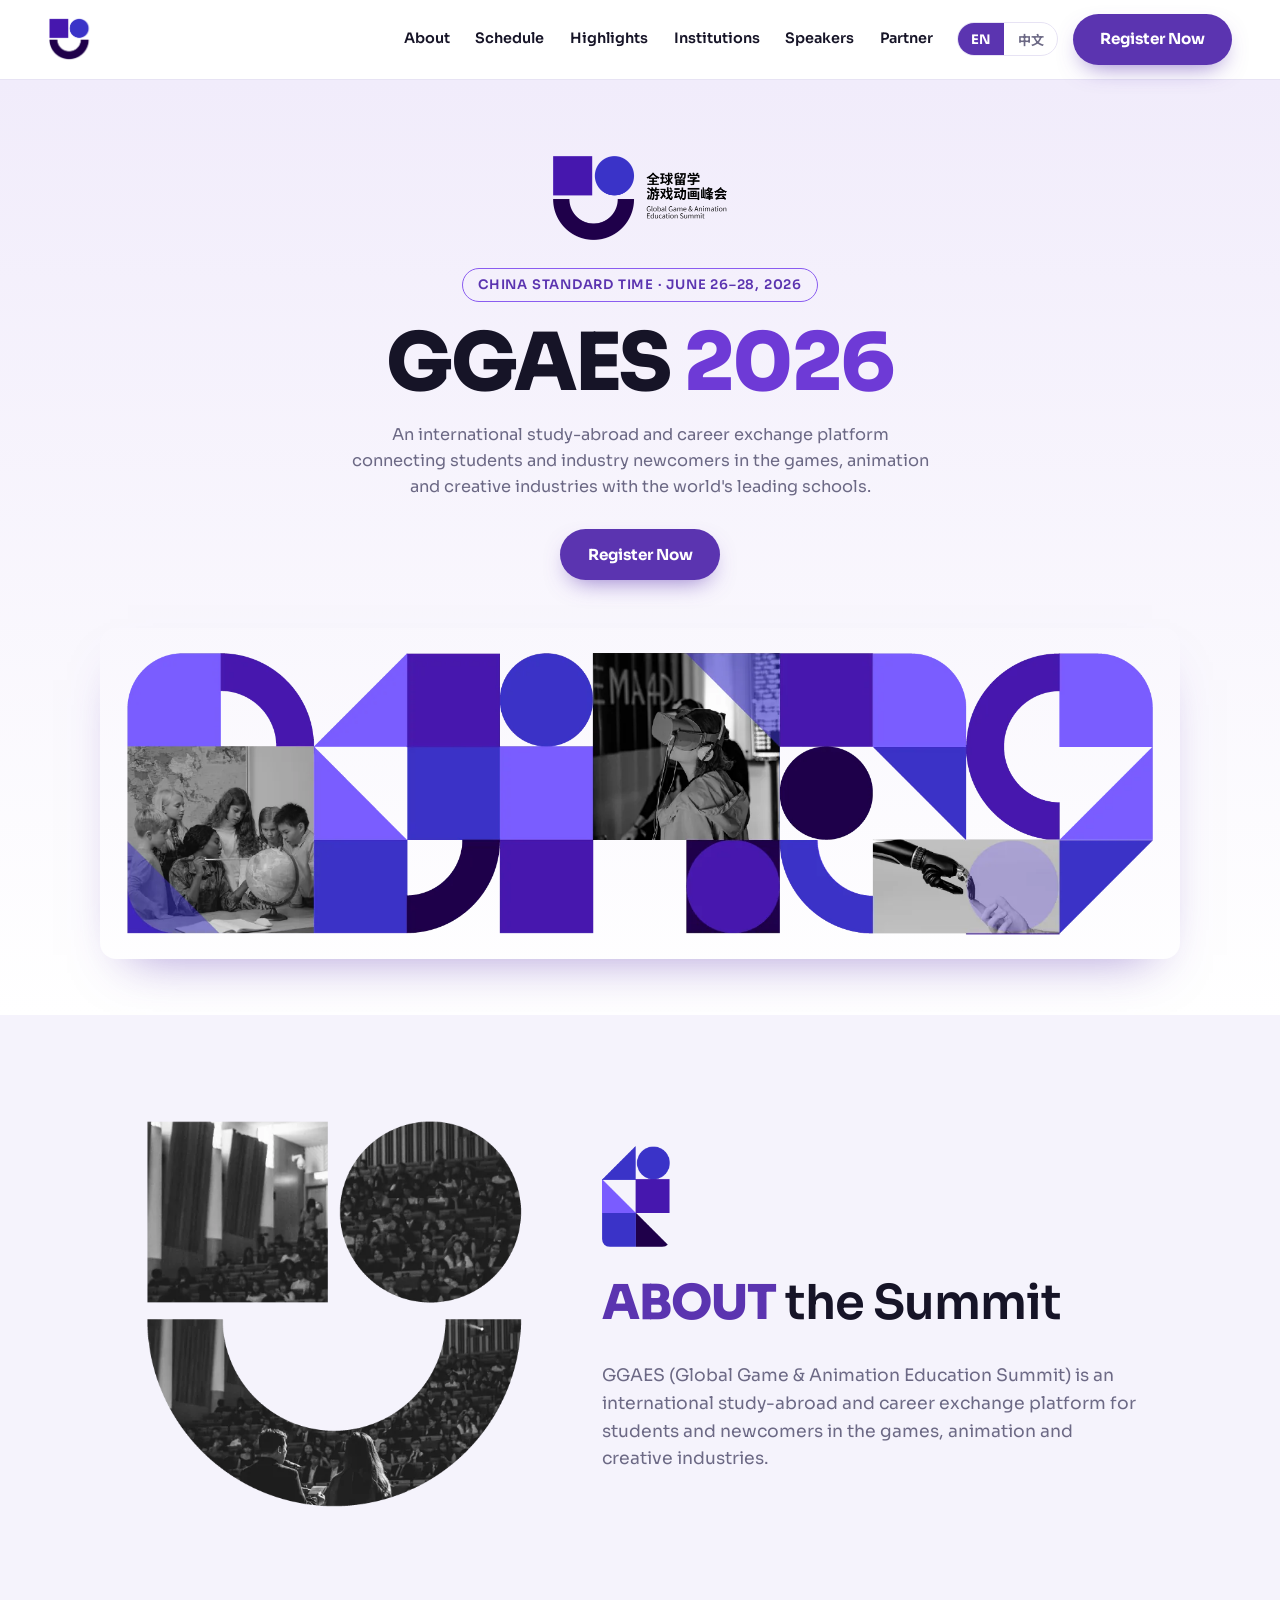
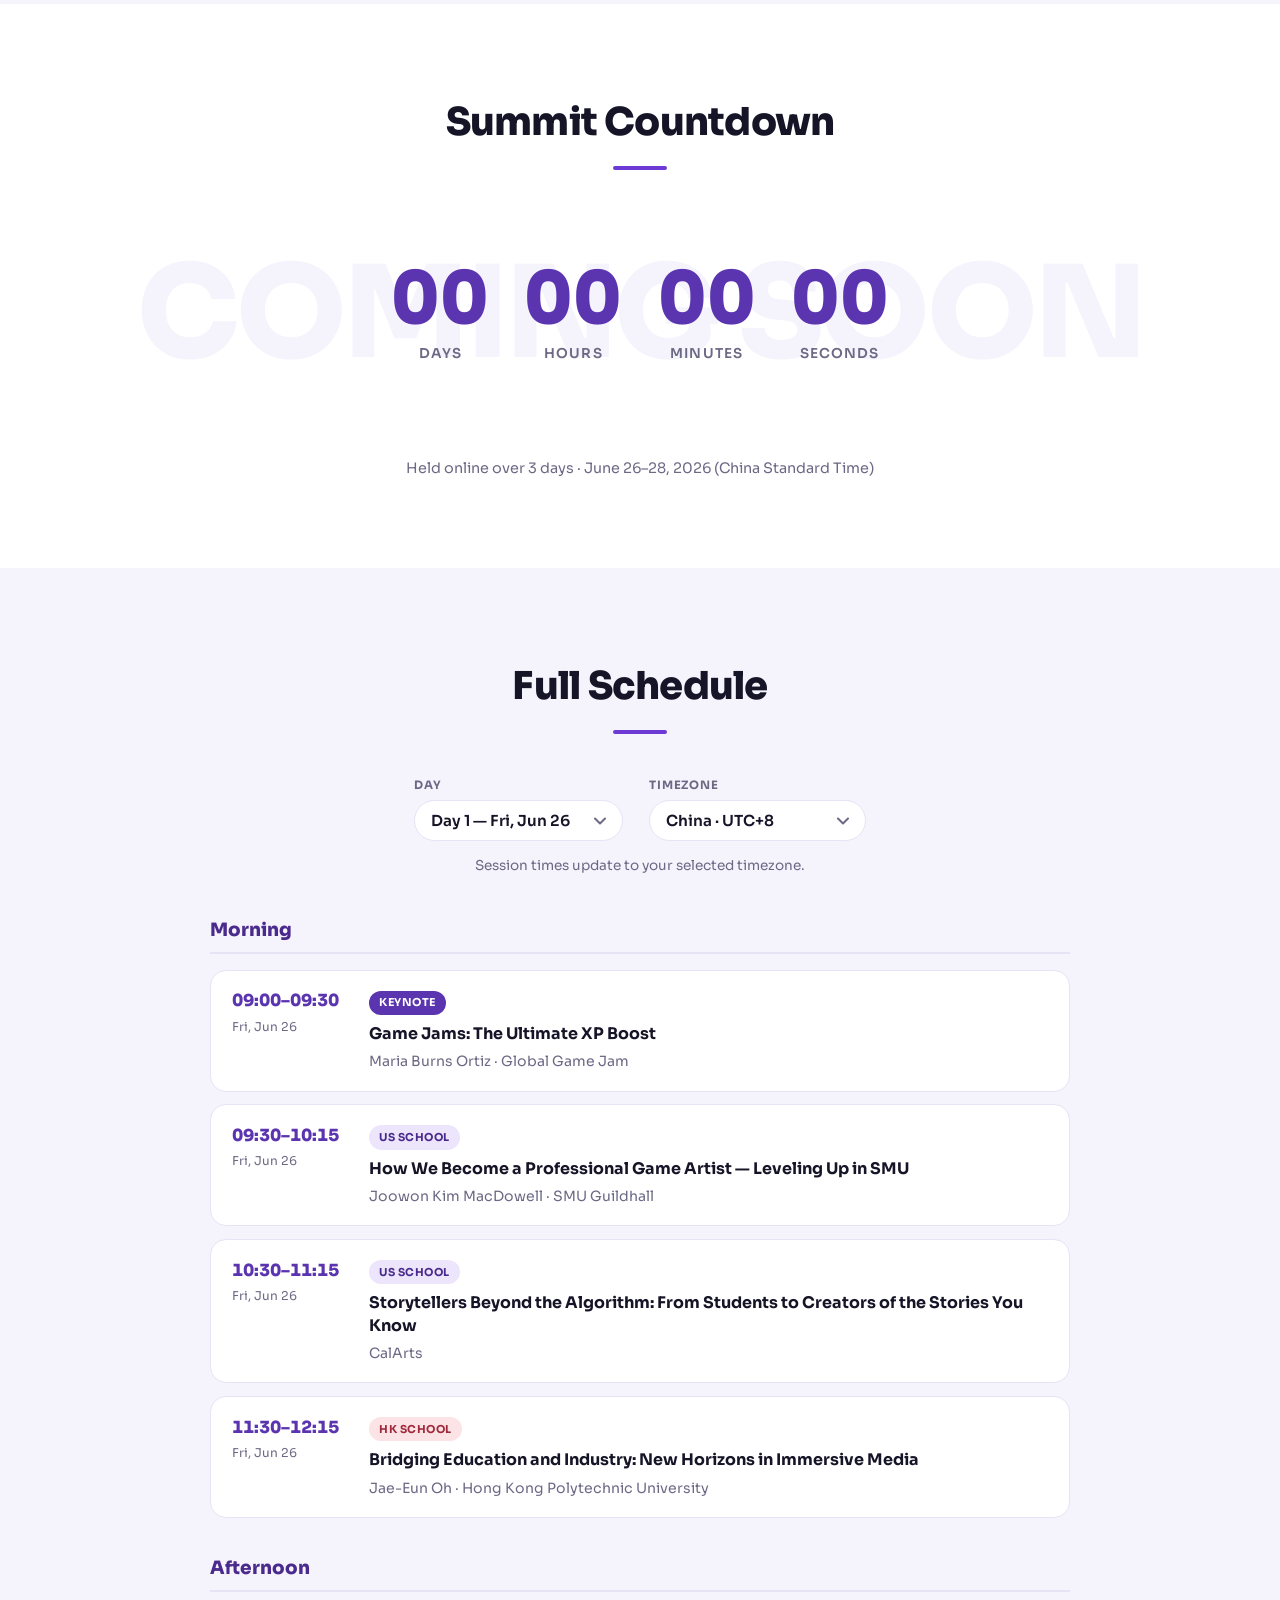
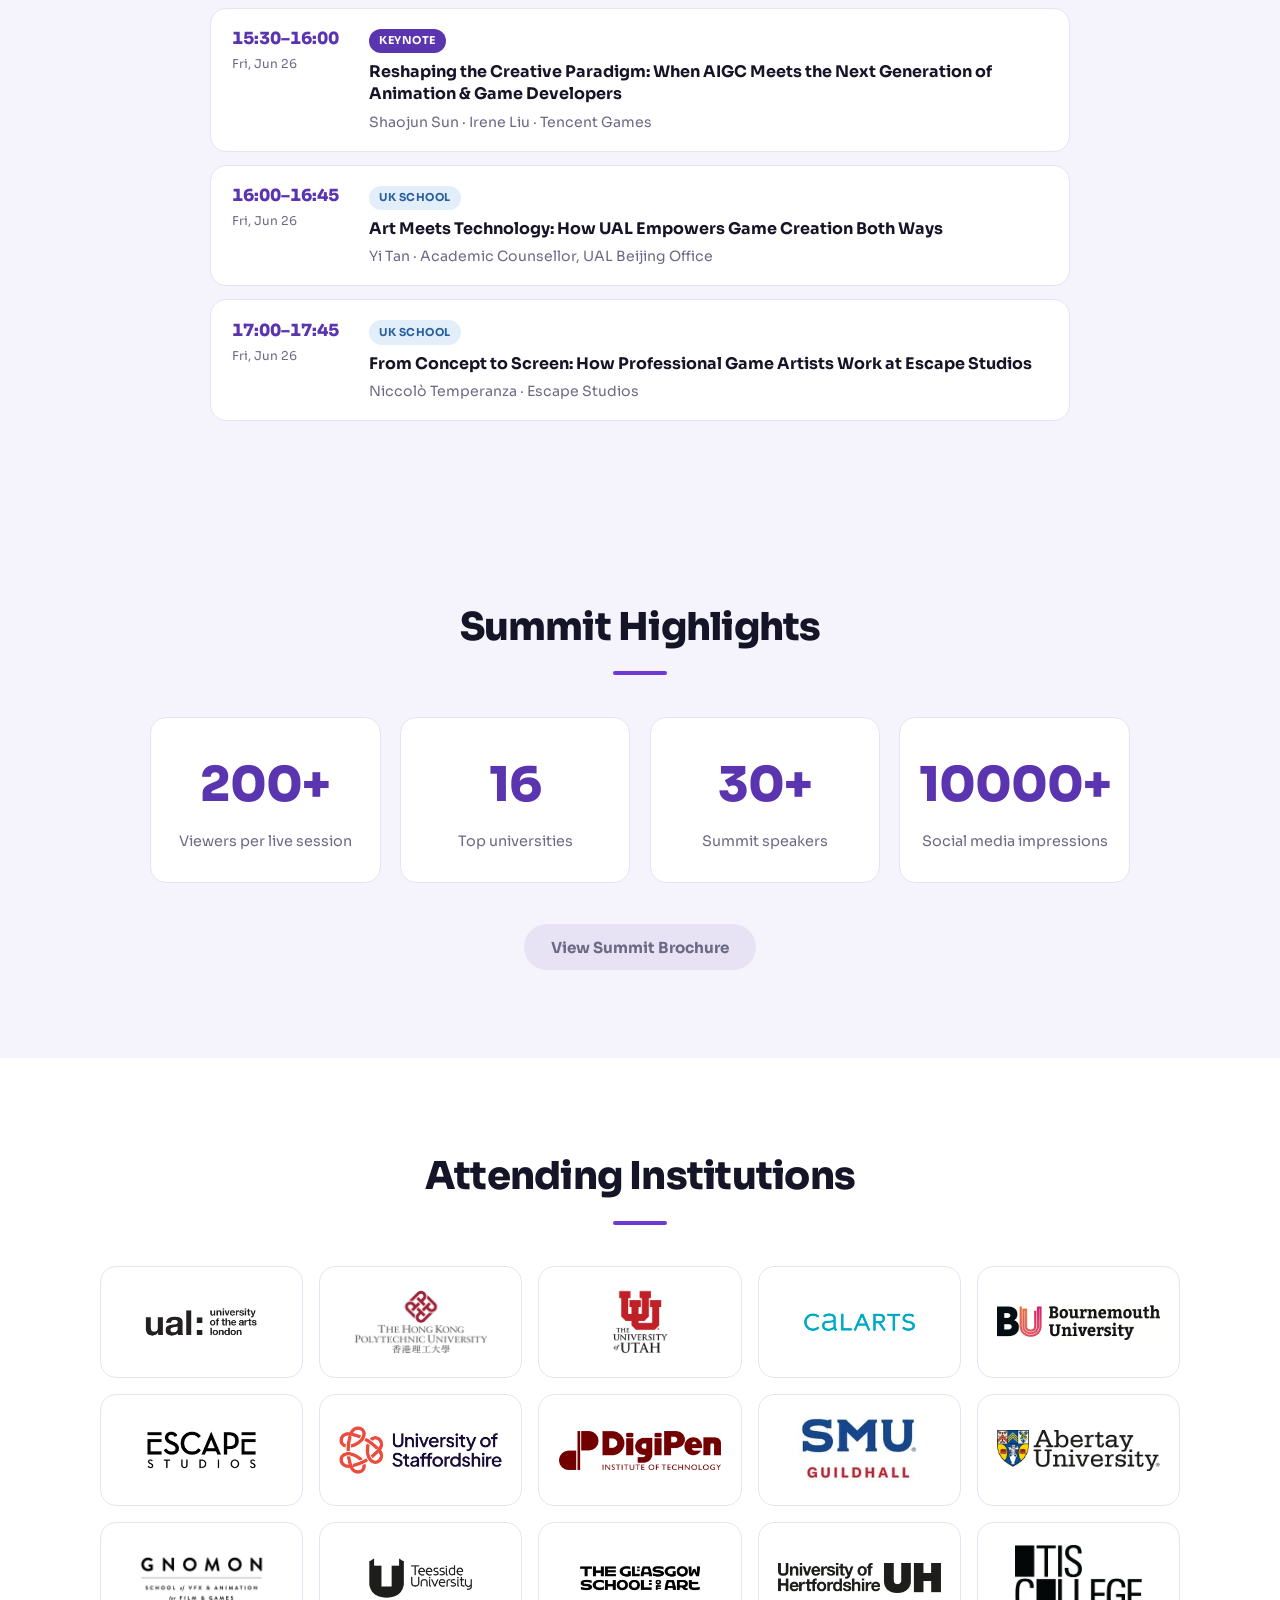
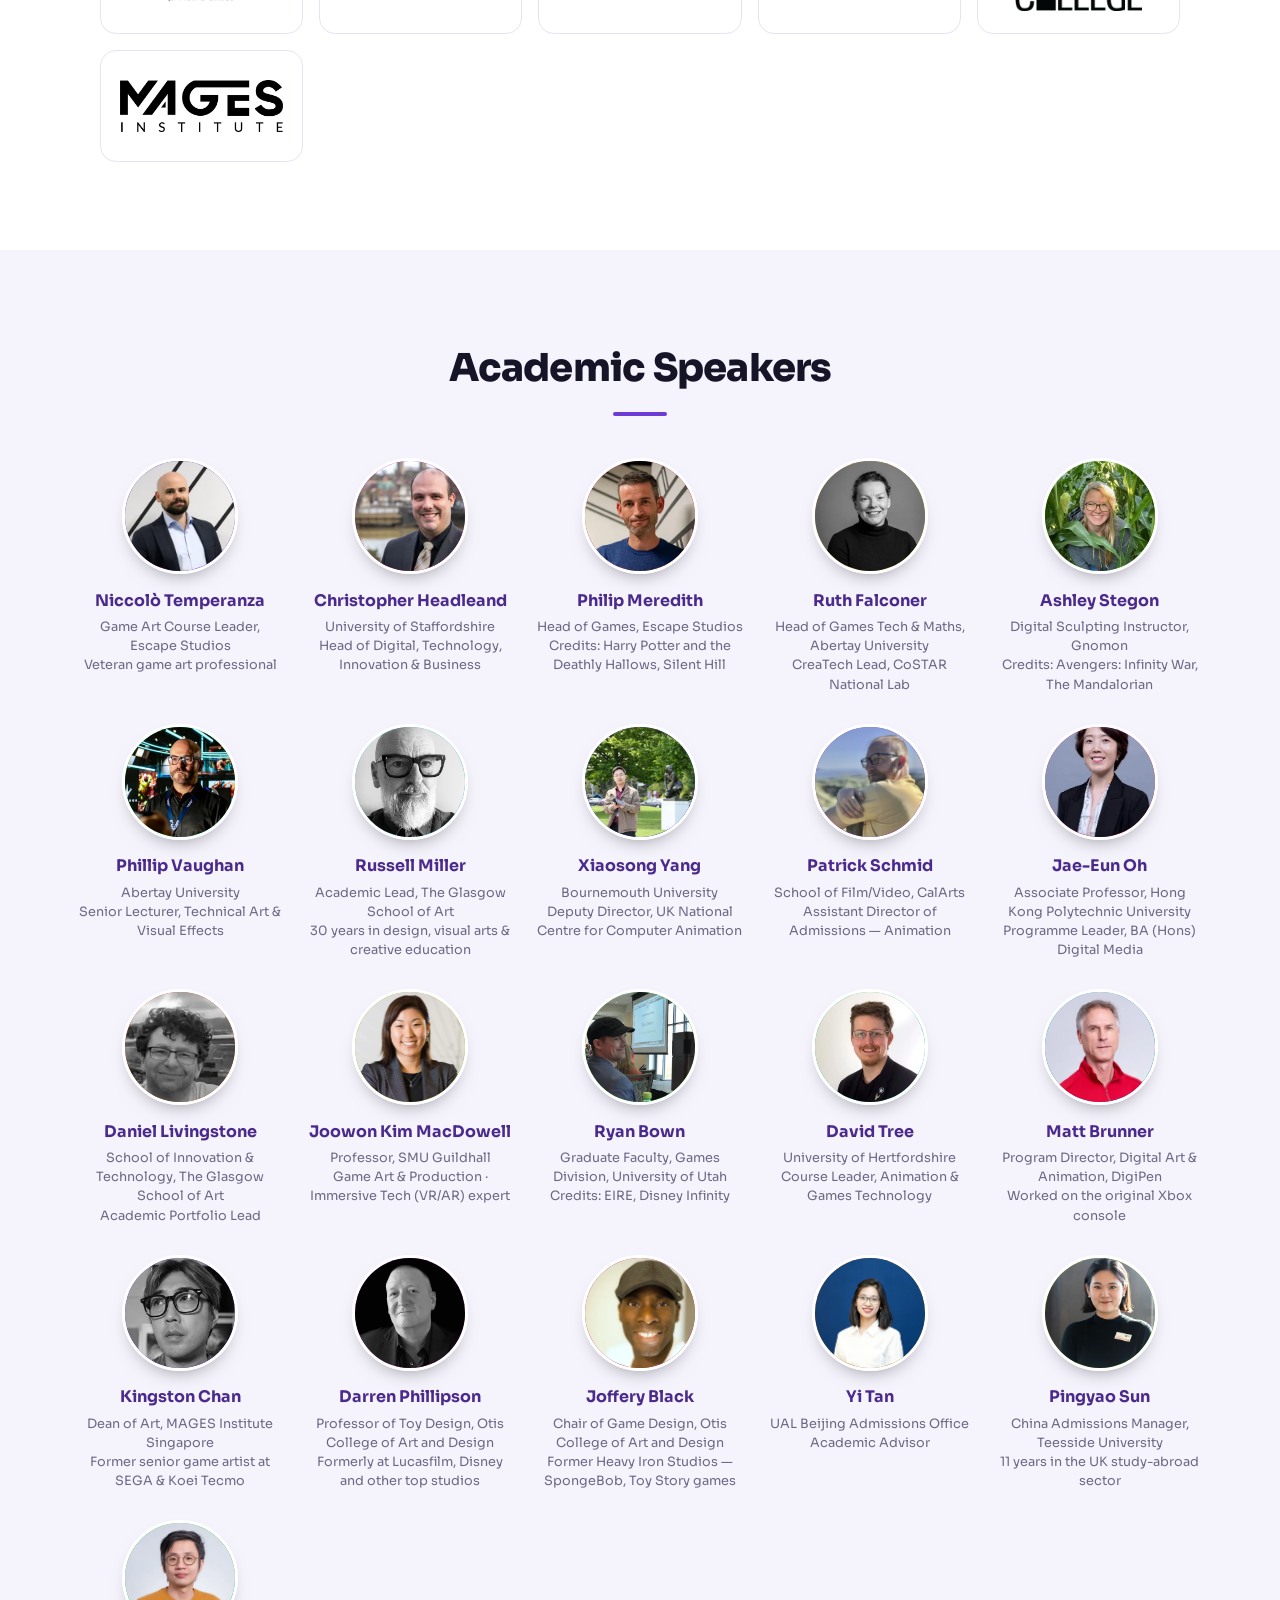
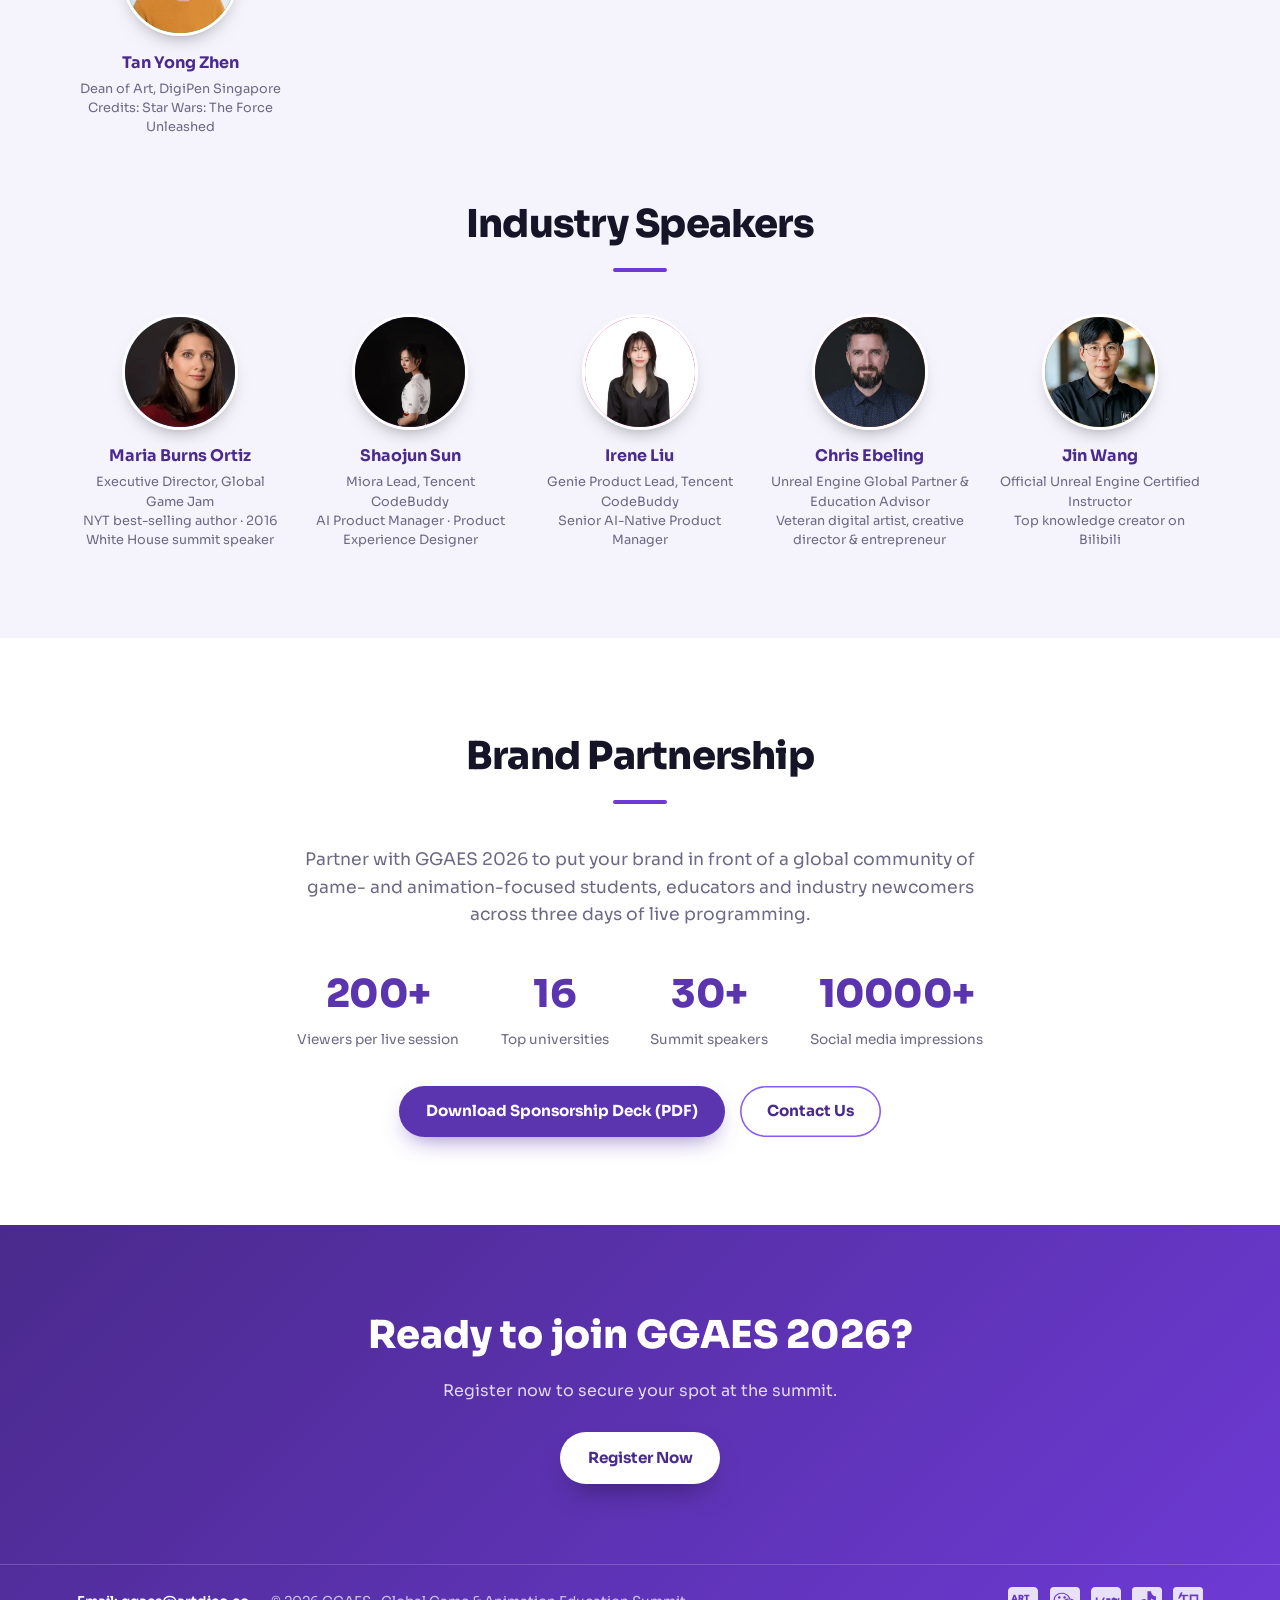
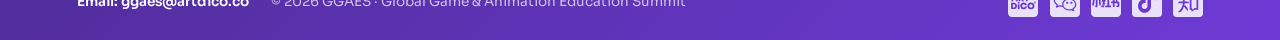
==== index.html @ b8ec33b5 "Add Matt Brunner to the DigiPen schedule session The DigiPen talk features both professors; list Mat" ====
<!DOCTYPE html>
<html lang="en">
<head>
  <meta charset="UTF-8" />
  <meta name="viewport" content="width=device-width, initial-scale=1.0" />

  <!-- Google tag (gtag.js) -->
  <script async src="https://www.googletagmanager.com/gtag/js?id=G-HXLFWMRLNZ"></script>
  <script>
    window.dataLayer = window.dataLayer || [];
    function gtag(){dataLayer.push(arguments);}
    gtag('js', new Date());
    gtag('config', 'G-HXLFWMRLNZ');
  </script>

  <title>GGAES 2026 · Global Game & Animation Education Summit</title>
  <meta name="description" content="GGAES 2026 — Global Game & Animation Education Summit. An international study-abroad and career exchange platform for the games, animation and creative industries." />
  <link rel="icon" href="data:image/svg+xml,%3Csvg xmlns='http://www.w3.org/2000/svg' viewBox='0 0 40 40'%3E%3Crect width='40' height='40' rx='9' fill='%236e3ad6'/%3E%3Cpath d='M11 10v11a9 9 0 0 0 18 0V10' fill='none' stroke='white' stroke-width='6' stroke-linecap='round'/%3E%3C/svg%3E" />
  <link rel="preconnect" href="https://fonts.googleapis.com" />
  <link rel="preconnect" href="https://fonts.gstatic.com" crossorigin />
  <link href="https://fonts.googleapis.com/css2?family=Sora:wght@400;600;700;800&family=Noto+Sans+SC:wght@400;500;700&display=swap" rel="stylesheet" />
  <link rel="stylesheet" href="styles.css?v=5" />
</head>
<body>
  <header class="site-header" id="top">
    <a class="brand" href="#top" aria-label="GGAES home">
      <img class="brand-logo" src="logo-horizontal.webp" alt="GGAES · Global Game &amp; Animation Education Summit" style="height:44px;width:46px;object-fit:cover;object-position:left center;" />
    </a>

    <nav class="site-nav" aria-label="Primary">
      <a href="#about" data-i18n="navAbout">About</a>
      <a href="#schedule" data-i18n="navSchedule">Schedule</a>
      <a href="#highlights" data-i18n="navHighlights">Highlights</a>
      <a href="#institutions" data-i18n="navInstitutions">Institutions</a>
      <a href="#speakers" data-i18n="navSpeakers">Speakers</a>
      <a href="#sponsor" data-i18n="navSponsor">Partner</a>
    </nav>

    <div class="header-actions">
      <div class="lang-toggle" role="group" aria-label="Language">
        <button type="button" data-lang="en">EN</button>
        <button type="button" data-lang="zh">中文</button>
      </div>
      <a class="btn btn-primary" href="http://www.huodongxing.com/event/3858745771600?td=9525102647817" target="_blank" rel="noopener noreferrer" data-i18n="register">Register Now</a>
    </div>
  </header>

  <main>
    <section class="hero">
      <div class="hero-text">
        <img class="hero-logo" src="logo-horizontal.webp" alt="GGAES · Global Game & Animation Education Summit" />
        <p class="hero-eyebrow" data-i18n="heroDate">China Standard Time · June 26–28, 2026</p>
        <h1 class="hero-title">GGAES <span>2026</span></h1>
        <p class="hero-desc" data-i18n="heroDesc">An international study-abroad and career exchange platform connecting students and industry newcomers in the games, animation and creative industries with the world's leading schools.</p>
        <a class="btn btn-primary" href="http://www.huodongxing.com/event/3858745771600?td=9525102647817" target="_blank" rel="noopener noreferrer" data-i18n="register">Register Now</a>
      </div>
      <div class="hero-banner">
        <img src="hero-visual.webp" alt="GGAES 2026" />
      </div>
    </section>

    <section class="about" id="about">
      <div class="about-grid">
        <div class="about-media">
          <img src="about-collage.webp" alt="GGAES Summit" loading="lazy" />
        </div>
        <div class="about-text">
          <img class="about-accent" src="graphic-accent.png" alt="" aria-hidden="true" />
          <h2 class="about-title"><span data-i18n="aboutKicker">ABOUT</span> <em data-i18n="aboutTitle">the Summit</em></h2>
          <p class="about-body" data-i18n="aboutBody">GGAES (Global Game &amp; Animation Education Summit) is an international study-abroad and career exchange platform for students and newcomers in the games, animation and creative industries.</p>
        </div>
      </div>
    </section>

    <section class="countdown" id="countdown">
      <h2 class="section-title" data-i18n="countdownTitle">Summit Countdown</h2>
      <div class="countdown-stage">
        <span class="coming-soon" aria-hidden="true">COMING SOON</span>
        <div class="timer" id="timer">
          <div class="cd-unit"><span class="cd-num" id="cd-days">00</span><span class="cd-label" data-i18n="days">Days</span></div>
          <div class="cd-unit"><span class="cd-num" id="cd-hours">00</span><span class="cd-label" data-i18n="hours">Hours</span></div>
          <div class="cd-unit"><span class="cd-num" id="cd-minutes">00</span><span class="cd-label" data-i18n="minutes">Minutes</span></div>
          <div class="cd-unit"><span class="cd-num" id="cd-seconds">00</span><span class="cd-label" data-i18n="seconds">Seconds</span></div>
        </div>
      </div>
      <p class="countdown-note" data-i18n="scheduleNote">Held online over 3 days · June 26–28, 2026 (China Standard Time)</p>
    </section>

    <section class="schedule" id="schedule">
      <h2 class="section-title" data-i18n="scheduleTitle">Full Schedule</h2>
      <div class="schedule-controls">
        <label class="schedule-field">
          <span data-i18n="scheduleDayLabel">Day</span>
          <select id="schedule-day"></select>
        </label>
        <label class="schedule-field">
          <span data-i18n="scheduleTzLabel">Timezone</span>
          <select id="schedule-tz"></select>
        </label>
      </div>
      <p class="schedule-hint" data-i18n="scheduleHint">Session times update to your selected timezone.</p>
      <div class="schedule-body" id="schedule-body"></div>
    </section>

    <section class="highlights" id="highlights">
      <h2 class="section-title" data-i18n="highlightsTitle">Summit Highlights</h2>
      <div class="stats">
        <div class="stat"><span class="stat-num">200+</span><span class="stat-label" data-i18n="stat1">Viewers per live session</span></div>
        <div class="stat"><span class="stat-num">16</span><span class="stat-label" data-i18n="stat2">Top universities</span></div>
        <div class="stat"><span class="stat-num">30+</span><span class="stat-label" data-i18n="stat3">Summit speakers</span></div>
        <div class="stat"><span class="stat-num">10000+</span><span class="stat-label" data-i18n="stat4">Social media impressions</span></div>
      </div>
      <span class="brochure-cta" data-tip-en="Coming soon" data-tip-zh="即将上线">
        <button type="button" class="btn btn-disabled" disabled data-i18n="viewBrochure">View Summit Brochure</button>
      </span>
    </section>

    <section class="institutions" id="institutions">
      <h2 class="section-title" data-i18n="institutionsTitle">Attending Institutions</h2>
      <div class="logo-grid" id="logo-grid"></div>
    </section>

    <section class="speakers" id="speakers">
      <h2 class="section-title" data-i18n="academicTitle">Academic Speakers</h2>
      <div class="speaker-grid" id="academic-grid"></div>
      <h2 class="section-title section-title--gap" data-i18n="industryTitle">Industry Speakers</h2>
      <div class="speaker-grid" id="industry-grid"></div>
    </section>

    <section class="sponsor" id="sponsor">
      <h2 class="section-title" data-i18n="sponsorTitle">Brand Partnership</h2>
      <p class="sponsor-lead" data-i18n="sponsorLead">Partner with GGAES 2026 to put your brand in front of a global community of game- and animation-focused students, educators and industry newcomers across three days of live programming.</p>
      <ul class="sponsor-reach">
        <li><strong>200+</strong><span data-i18n="stat1">Viewers per live session</span></li>
        <li><strong>16</strong><span data-i18n="stat2">Top universities</span></li>
        <li><strong>30+</strong><span data-i18n="stat3">Summit speakers</span></li>
        <li><strong>10000+</strong><span data-i18n="stat4">Social media impressions</span></li>
      </ul>
      <div class="sponsor-actions">
        <a class="btn btn-primary" href="GGAES2026-sponsorship.pdf" target="_blank" rel="noopener" download data-i18n="sponsorDownload">Download Sponsorship Deck (PDF)</a>
        <a class="btn btn-outline" href="mailto:ggaes@artdico.co" data-i18n="sponsorContact">Contact Us</a>
      </div>
    </section>
  </main>

  <footer class="site-footer" id="register">
    <div class="footer-cta">
      <h2 data-i18n="footerCtaTitle">Ready to join GGAES 2026?</h2>
      <p data-i18n="footerCtaDesc">Register now to secure your spot at the summit.</p>
      <a class="btn btn-light" href="http://www.huodongxing.com/event/3858745771600?td=9525102647817" target="_blank" rel="noopener noreferrer" data-i18n="register">Register Now</a>
    </div>
    <div class="footer-bottom">
      <a class="footer-email" href="mailto:ggaes@artdico.co" data-i18n="email">Email: ggaes@artdico.co</a>
      <span class="footer-copy" data-i18n="copyright">© 2026 GGAES · Global Game &amp; Animation Education Summit</span>
      <div class="footer-social">
        <a href="https://artdico.co/" target="_blank" rel="noopener noreferrer" aria-label="ARTDiCO"><img src="icon-artdico.svg" alt="ARTDiCO" /></a>
        <a href="https://mp.weixin.qq.com/s/cyHrq8rmg6eL4CE2ZFBc7A" target="_blank" rel="noopener noreferrer" aria-label="WeChat Official Account"><img src="icon-wechat.svg" alt="WeChat" /></a>
        <a href="https://xhslink.com/m/2eBrY6UQ5Kh" target="_blank" rel="noopener noreferrer" aria-label="Xiaohongshu"><img src="icon-xiaohongshu.svg" alt="Xiaohongshu" /></a>
        <a href="https://v.douyin.com/FnFmlIyHsJY/" target="_blank" rel="noopener noreferrer" aria-label="Douyin"><img src="icon-douyin.svg" alt="Douyin" /></a>
        <a href="https://www.zhihu.com/people/ggaes-" target="_blank" rel="noopener noreferrer" aria-label="Zhihu"><img src="icon-zhihu.svg" alt="Zhihu" /></a>
      </div>
    </div>
  </footer>

  <script src="script.js?v=9"></script>
</body>
</html>
---- styles.css ----
:root {
  --purple-900: #2a1a55;
  --purple-700: #4a2a8c;
  --purple-600: #5b34b0;
  --purple-500: #6e3ad6;
  --purple-400: #8a5cf0;
  --violet: #7c4dff;
  --ink: #161427;
  --muted: #6c6985;
  --line: #e7e3f4;
  --bg: #ffffff;
  --bg-soft: #f5f3fc;
  --radius: 16px;
}

* { box-sizing: border-box; margin: 0; padding: 0; }

html { scroll-behavior: smooth; }

body {
  font-family: "Sora", "Noto Sans SC", system-ui, -apple-system, Segoe UI, sans-serif;
  color: var(--ink);
  background: var(--bg);
  line-height: 1.6;
  -webkit-font-smoothing: antialiased;
}

html[lang="zh"] body {
  font-family: "Noto Sans SC", "Sora", system-ui, -apple-system, sans-serif;
}

img, svg { display: block; }
a { color: inherit; text-decoration: none; }

/* ---------- Buttons ---------- */
.btn {
  display: inline-flex;
  align-items: center;
  justify-content: center;
  font-weight: 700;
  font-size: 0.95rem;
  padding: 0.85rem 1.7rem;
  border-radius: 999px;
  border: 0;
  cursor: pointer;
  transition: transform 0.15s ease, box-shadow 0.15s ease, background 0.15s ease;
  white-space: nowrap;
}
.btn:hover { transform: translateY(-2px); }
.btn-primary {
  background: var(--purple-600);
  color: #fff;
  box-shadow: 0 10px 24px -10px rgba(91, 52, 176, 0.7);
}
.btn-primary:hover { background: var(--purple-500); }
.btn-light {
  background: #fff;
  color: var(--purple-700);
  box-shadow: 0 14px 30px -14px rgba(0, 0, 0, 0.5);
}
.btn-disabled {
  background: var(--line);
  color: var(--muted);
  cursor: not-allowed;
  font-family: inherit;
}
.btn-disabled:hover { transform: none; }
.btn-outline {
  background: transparent;
  color: var(--purple-700);
  box-shadow: inset 0 0 0 1.6px var(--purple-400);
}
.btn-outline:hover { background: var(--bg-soft); }

/* Disabled brochure CTA tooltip */
.brochure-cta { position: relative; display: inline-block; }
.brochure-cta::after {
  content: attr(data-tip-en);
  position: absolute;
  left: 50%;
  bottom: calc(100% + 10px);
  transform: translateX(-50%);
  background: var(--ink);
  color: #fff;
  font-size: 0.78rem;
  font-weight: 600;
  white-space: nowrap;
  padding: 0.4rem 0.7rem;
  border-radius: 8px;
  opacity: 0;
  pointer-events: none;
  transition: opacity 0.15s ease;
}
.brochure-cta::before {
  content: "";
  position: absolute;
  left: 50%;
  bottom: calc(100% + 4px);
  transform: translateX(-50%);
  border: 6px solid transparent;
  border-top-color: var(--ink);
  opacity: 0;
  pointer-events: none;
  transition: opacity 0.15s ease;
}
html[lang="zh"] .brochure-cta::after { content: attr(data-tip-zh); }
.brochure-cta:hover::after,
.brochure-cta:hover::before { opacity: 1; }

/* ---------- Header ---------- */
.site-header {
  position: sticky;
  top: 0;
  z-index: 50;
  display: flex;
  align-items: center;
  gap: 1.5rem;
  padding: 0.85rem clamp(1rem, 4vw, 3rem);
  background: rgba(255, 255, 255, 0.92);
  backdrop-filter: blur(10px);
  border-bottom: 1px solid var(--line);
}
.brand { display: flex; align-items: center; }
.brand-logo {
  height: 44px;
  width: 46px;
  object-fit: cover;
  object-position: left center;
  display: block;
}

.site-nav { display: flex; gap: 1.6rem; margin-left: auto; }
.site-nav a {
  font-size: 0.9rem;
  font-weight: 600;
  color: var(--ink);
  padding: 0.3rem 0;
  border-bottom: 2px solid transparent;
}
.site-nav a:hover { color: var(--purple-500); border-bottom-color: var(--purple-400); }

.header-actions { display: flex; align-items: center; gap: 0.9rem; }
.lang-toggle {
  display: flex;
  border: 1px solid var(--line);
  border-radius: 999px;
  overflow: hidden;
}
.lang-toggle button {
  border: 0;
  background: transparent;
  padding: 0.4rem 0.85rem;
  font-size: 0.82rem;
  font-weight: 700;
  cursor: pointer;
  color: var(--muted);
  font-family: inherit;
}
.lang-toggle button.active { background: var(--purple-600); color: #fff; }

/* ---------- Hero ---------- */
.hero {
  background: linear-gradient(180deg, #f1ecfb 0%, #ffffff 100%);
  padding: clamp(2.5rem, 6vw, 4.5rem) clamp(1.25rem, 6vw, 5rem) clamp(2.25rem, 5vw, 3.5rem);
  text-align: center;
}
.hero-text { max-width: 760px; margin: 0 auto; }
.hero-logo {
  height: clamp(60px, 11vw, 92px);
  width: auto;
  margin: 0 auto 1.5rem;
}
.hero-eyebrow {
  display: inline-block;
  font-size: 0.82rem;
  font-weight: 600;
  letter-spacing: 0.06em;
  text-transform: uppercase;
  color: var(--purple-600);
  padding: 0.35rem 0.95rem;
  border: 1px solid var(--purple-400);
  border-radius: 999px;
  margin-bottom: 1.2rem;
}
.hero-title {
  font-size: clamp(2.8rem, 9vw, 5rem);
  font-weight: 800;
  line-height: 1.04;
  letter-spacing: -0.03em;
  color: var(--ink);
}
.hero-title span { color: var(--purple-500); }
html[lang="zh"] .hero-title { font-size: clamp(2.2rem, 7vw, 3.6rem); }
.hero-desc {
  font-size: 1.02rem;
  color: var(--muted);
  margin: 1.1rem auto 1.8rem;
  max-width: 580px;
}
.hero-banner {
  max-width: 1080px;
  margin: clamp(2rem, 5vw, 3rem) auto 0;
}
.hero-banner img {
  width: 100%;
  height: auto;
  border-radius: var(--radius);
  box-shadow: 0 24px 50px -28px rgba(91, 52, 176, 0.55);
}

/* ---------- Sections ---------- */
section { padding: clamp(3rem, 7vw, 5.5rem) clamp(1.25rem, 6vw, 5rem); }

.section-title {
  text-align: center;
  font-size: clamp(1.6rem, 4vw, 2.4rem);
  font-weight: 800;
  letter-spacing: -0.02em;
  margin-bottom: 2.6rem;
}
.section-title::after {
  content: "";
  display: block;
  width: 54px;
  height: 4px;
  border-radius: 2px;
  background: var(--purple-500);
  margin: 0.8rem auto 0;
}
.section-title--gap { margin-top: 3.5rem; }

/* ---------- About ---------- */
.about { background: var(--bg-soft); }
.about-grid {
  display: grid;
  grid-template-columns: minmax(0, 0.85fr) minmax(0, 1.15fr);
  gap: clamp(1.75rem, 5vw, 4rem);
  max-width: 1000px;
  margin: 0 auto;
  align-items: center;
}
.about-media img {
  width: 100%;
  height: auto;
  border-radius: var(--radius);
}
.about-accent {
  width: 68px;
  height: auto;
  border-radius: 8px;
  margin-bottom: 1.1rem;
}
.about-title {
  font-size: clamp(1.8rem, 5vw, 3rem);
  font-weight: 800;
  letter-spacing: -0.02em;
}
.about-title span { color: var(--purple-600); }
.about-title em { font-style: normal; color: var(--ink); font-weight: 600; }
.about-body {
  margin: 1.3rem 0 0;
  font-size: 1.08rem;
  color: var(--muted);
}
@media (max-width: 760px) {
  .about-grid { grid-template-columns: 1fr; }
}

/* ---------- Countdown ---------- */
.countdown { text-align: center; }
.countdown-stage { position: relative; margin-bottom: 2.5rem; }
.coming-soon {
  font-size: clamp(2.5rem, 11vw, 8rem);
  font-weight: 800;
  letter-spacing: -0.03em;
  color: var(--bg-soft);
  user-select: none;
  white-space: nowrap;
}
.timer {
  position: absolute;
  inset: 0;
  display: flex;
  align-items: center;
  justify-content: center;
  gap: clamp(0.6rem, 3vw, 2.2rem);
}
.cd-unit { display: flex; flex-direction: column; align-items: center; min-width: 64px; }
.cd-num {
  font-size: clamp(2.2rem, 7vw, 4.5rem);
  font-weight: 800;
  color: var(--purple-600);
  line-height: 1;
  font-variant-numeric: tabular-nums;
}
.cd-label {
  font-size: clamp(0.65rem, 1.6vw, 0.85rem);
  font-weight: 600;
  text-transform: uppercase;
  letter-spacing: 0.08em;
  color: var(--muted);
  margin-top: 0.5rem;
}
.countdown-note { margin-top: 1rem; font-size: 0.9rem; color: var(--muted); }

/* ---------- Schedule ---------- */
.schedule { background: var(--bg-soft); }
.schedule-controls {
  display: flex;
  flex-wrap: wrap;
  justify-content: center;
  gap: 1rem 1.6rem;
  margin-bottom: 0.9rem;
}
.schedule-field {
  display: flex;
  flex-direction: column;
  gap: 0.4rem;
  font-size: 0.72rem;
  font-weight: 700;
  letter-spacing: 0.08em;
  text-transform: uppercase;
  color: var(--muted);
}
.schedule-field select {
  font-family: inherit;
  font-size: 0.95rem;
  font-weight: 600;
  letter-spacing: 0;
  text-transform: none;
  color: var(--ink);
  padding: 0.6rem 2.4rem 0.6rem 1rem;
  border: 1px solid var(--line);
  border-radius: 999px;
  background-color: #fff;
  background-image: url("data:image/svg+xml,%3Csvg xmlns='http://www.w3.org/2000/svg' width='12' height='8' viewBox='0 0 12 8'%3E%3Cpath d='M1 1.5l5 5 5-5' fill='none' stroke='%236c6985' stroke-width='2' stroke-linecap='round' stroke-linejoin='round'/%3E%3C/svg%3E");
  background-repeat: no-repeat;
  background-position: right 1rem center;
  -webkit-appearance: none;
  -moz-appearance: none;
  appearance: none;
  cursor: pointer;
}
.schedule-field select:hover { border-color: var(--purple-400); }
.schedule-field select:focus-visible { outline: 2px solid var(--purple-400); outline-offset: 1px; }
.schedule-hint {
  text-align: center;
  font-size: 0.85rem;
  color: var(--muted);
  margin-bottom: 2.4rem;
}
.schedule-body { max-width: 860px; margin: 0 auto; }
.schedule-block + .schedule-block { margin-top: 2.2rem; }
.schedule-part {
  font-size: 1.15rem;
  font-weight: 800;
  color: var(--purple-700);
  margin-bottom: 1rem;
  padding-bottom: 0.45rem;
  border-bottom: 2px solid var(--line);
}
.session {
  display: flex;
  gap: 1.3rem;
  padding: 1.1rem 1.3rem;
  border: 1px solid var(--line);
  border-radius: var(--radius);
  background: #fff;
}
.session + .session { margin-top: 0.8rem; }
.session-time {
  flex: none;
  width: 116px;
  display: flex;
  flex-direction: column;
  gap: 0.15rem;
}
.session-hours {
  font-size: 1.05rem;
  font-weight: 800;
  color: var(--purple-600);
  font-variant-numeric: tabular-nums;
  white-space: nowrap;
}
.session-date { font-size: 0.76rem; color: var(--muted); }
.session-info { flex: 1; min-width: 0; }
.session-tag {
  display: inline-block;
  font-size: 0.68rem;
  font-weight: 700;
  letter-spacing: 0.05em;
  text-transform: uppercase;
  padding: 0.22rem 0.65rem;
  border-radius: 999px;
  margin-bottom: 0.5rem;
}
.session-tag--keynote { background: var(--purple-600); color: #fff; }
.session-tag--us { background: #ece5fb; color: var(--purple-700); }
.session-tag--uk { background: #e3eefb; color: #285f9e; }
.session-tag--hk { background: #fbe3e6; color: #a02a3c; }
.session-tag--sg { background: #e0f2ed; color: #1f7a5c; }
.session-tag--sgus { background: #fdeedd; color: #a8651b; }
.session-title { font-weight: 700; font-size: 1rem; line-height: 1.4; }
.session-title--tba { font-weight: 600; font-style: italic; color: var(--muted); }
.session-speaker { font-size: 0.88rem; color: var(--muted); margin-top: 0.3rem; }

@media (max-width: 560px) {
  .session { flex-direction: column; gap: 0.55rem; }
  .session-time {
    width: auto;
    flex-direction: row;
    align-items: baseline;
    gap: 0.5rem;
  }
}

/* ---------- Highlights ---------- */
.highlights { background: var(--bg-soft); text-align: center; }
.stats {
  display: grid;
  grid-template-columns: repeat(4, 1fr);
  gap: 1.2rem;
  max-width: 980px;
  margin: 0 auto 2.6rem;
}
.stat {
  background: #fff;
  border: 1px solid var(--line);
  border-radius: var(--radius);
  padding: 1.8rem 1rem;
}
.stat-num {
  display: block;
  font-size: clamp(2rem, 5vw, 3rem);
  font-weight: 800;
  color: var(--purple-600);
  letter-spacing: -0.02em;
}
.stat-label { display: block; font-size: 0.9rem; color: var(--muted); margin-top: 0.4rem; }

/* ---------- Institutions ---------- */
.logo-grid {
  display: grid;
  grid-template-columns: repeat(auto-fill, minmax(180px, 1fr));
  gap: 1rem;
  max-width: 1080px;
  margin: 0 auto;
}
.logo-card {
  display: flex;
  align-items: center;
  justify-content: center;
  text-align: center;
  min-height: 112px;
  padding: 1.2rem;
  border: 1px solid var(--line);
  border-radius: var(--radius);
  font-weight: 700;
  font-size: 0.95rem;
  color: var(--purple-700);
  background: #fff;
  overflow: hidden;
  transition: transform 0.15s ease, box-shadow 0.15s ease;
}
.logo-card img {
  max-width: 100%;
  max-height: 66px;
  width: auto;
  height: auto;
  object-fit: contain;
}
.logo-card img.is-lg { transform: scale(2.2); }
.logo-card:hover {
  transform: translateY(-3px);
  box-shadow: 0 12px 26px -16px rgba(91, 52, 176, 0.6);
}

/* ---------- Speakers ---------- */
.speakers { background: var(--bg-soft); }
.speaker-grid {
  display: grid;
  grid-template-columns: repeat(auto-fill, minmax(200px, 1fr));
  gap: 1.8rem 1.4rem;
  max-width: 1160px;
  margin: 0 auto;
}
.speaker { text-align: center; }
.speaker-avatar {
  width: 116px;
  height: 116px;
  margin: 0 auto 0.85rem;
  border-radius: 50%;
  overflow: hidden;
  display: flex;
  align-items: center;
  justify-content: center;
  font-size: 2rem;
  font-weight: 800;
  color: #fff;
  background: linear-gradient(150deg, hsl(var(--h), 62%, 58%), hsl(var(--h2), 64%, 42%));
  border: 3px solid #fff;
  box-shadow: 0 10px 22px -14px rgba(0, 0, 0, 0.6);
}
.speaker-avatar img {
  width: 100%;
  height: 100%;
  object-fit: cover;
}
.speaker-avatar--text { background: linear-gradient(150deg, hsl(var(--h), 62%, 58%), hsl(var(--h2), 64%, 42%)); }
.speaker-name {
  font-weight: 700;
  font-size: 1rem;
  color: var(--purple-700);
}
.speaker-role {
  font-size: 0.8rem;
  color: var(--muted);
  white-space: pre-line;
  line-height: 1.5;
  margin-top: 0.3rem;
}

/* ---------- Sponsor ---------- */
.sponsor { text-align: center; }
.sponsor-lead {
  max-width: 680px;
  margin: 0 auto;
  font-size: 1.08rem;
  color: var(--muted);
}
.sponsor-reach {
  list-style: none;
  display: flex;
  flex-wrap: wrap;
  justify-content: center;
  gap: 1rem 2.6rem;
  margin: 2.2rem auto;
  max-width: 760px;
}
.sponsor-reach li {
  display: flex;
  flex-direction: column;
  gap: 0.2rem;
}
.sponsor-reach strong {
  font-size: clamp(1.8rem, 4vw, 2.4rem);
  font-weight: 800;
  color: var(--purple-600);
  letter-spacing: -0.02em;
}
.sponsor-reach span { font-size: 0.85rem; color: var(--muted); }
.sponsor-actions {
  display: flex;
  flex-wrap: wrap;
  justify-content: center;
  gap: 0.9rem;
}

/* ---------- Footer ---------- */
.site-footer { background: linear-gradient(135deg, #4a2a8c, #6e3ad6); color: #fff; }
.footer-cta {
  text-align: center;
  padding: clamp(3rem, 7vw, 5rem) 1.5rem;
}
.footer-cta h2 { font-size: clamp(1.6rem, 4vw, 2.4rem); font-weight: 800; }
.footer-cta p { color: rgba(255, 255, 255, 0.82); margin: 0.7rem 0 1.8rem; }
.footer-bottom {
  display: flex;
  flex-wrap: wrap;
  align-items: center;
  gap: 0.8rem 1.4rem;
  padding: 1.4rem clamp(1.25rem, 6vw, 5rem);
  border-top: 1px solid rgba(255, 255, 255, 0.18);
  font-size: 0.85rem;
}
.footer-email { font-weight: 600; }
.footer-email:hover { text-decoration: underline; }
.footer-copy { color: rgba(255, 255, 255, 0.7); }
.footer-social { display: flex; gap: 0.7rem; margin-left: auto; }
.footer-social a { display: flex; }
.footer-social img {
  width: 30px;
  height: 30px;
  display: block;
  opacity: 0.85;
  transition: opacity 0.15s ease, transform 0.15s ease;
}
.footer-social a:hover img { opacity: 1; transform: translateY(-2px); }

/* ---------- Responsive ---------- */
@media (max-width: 860px) {
  .site-nav { display: none; }
  .header-actions { margin-left: auto; }
  .stats { grid-template-columns: repeat(2, 1fr); }
}
@media (max-width: 560px) {
  .timer { position: static; margin-top: 1rem; }
  .coming-soon { display: none; }
  .countdown-stage { margin-bottom: 1.8rem; }
}
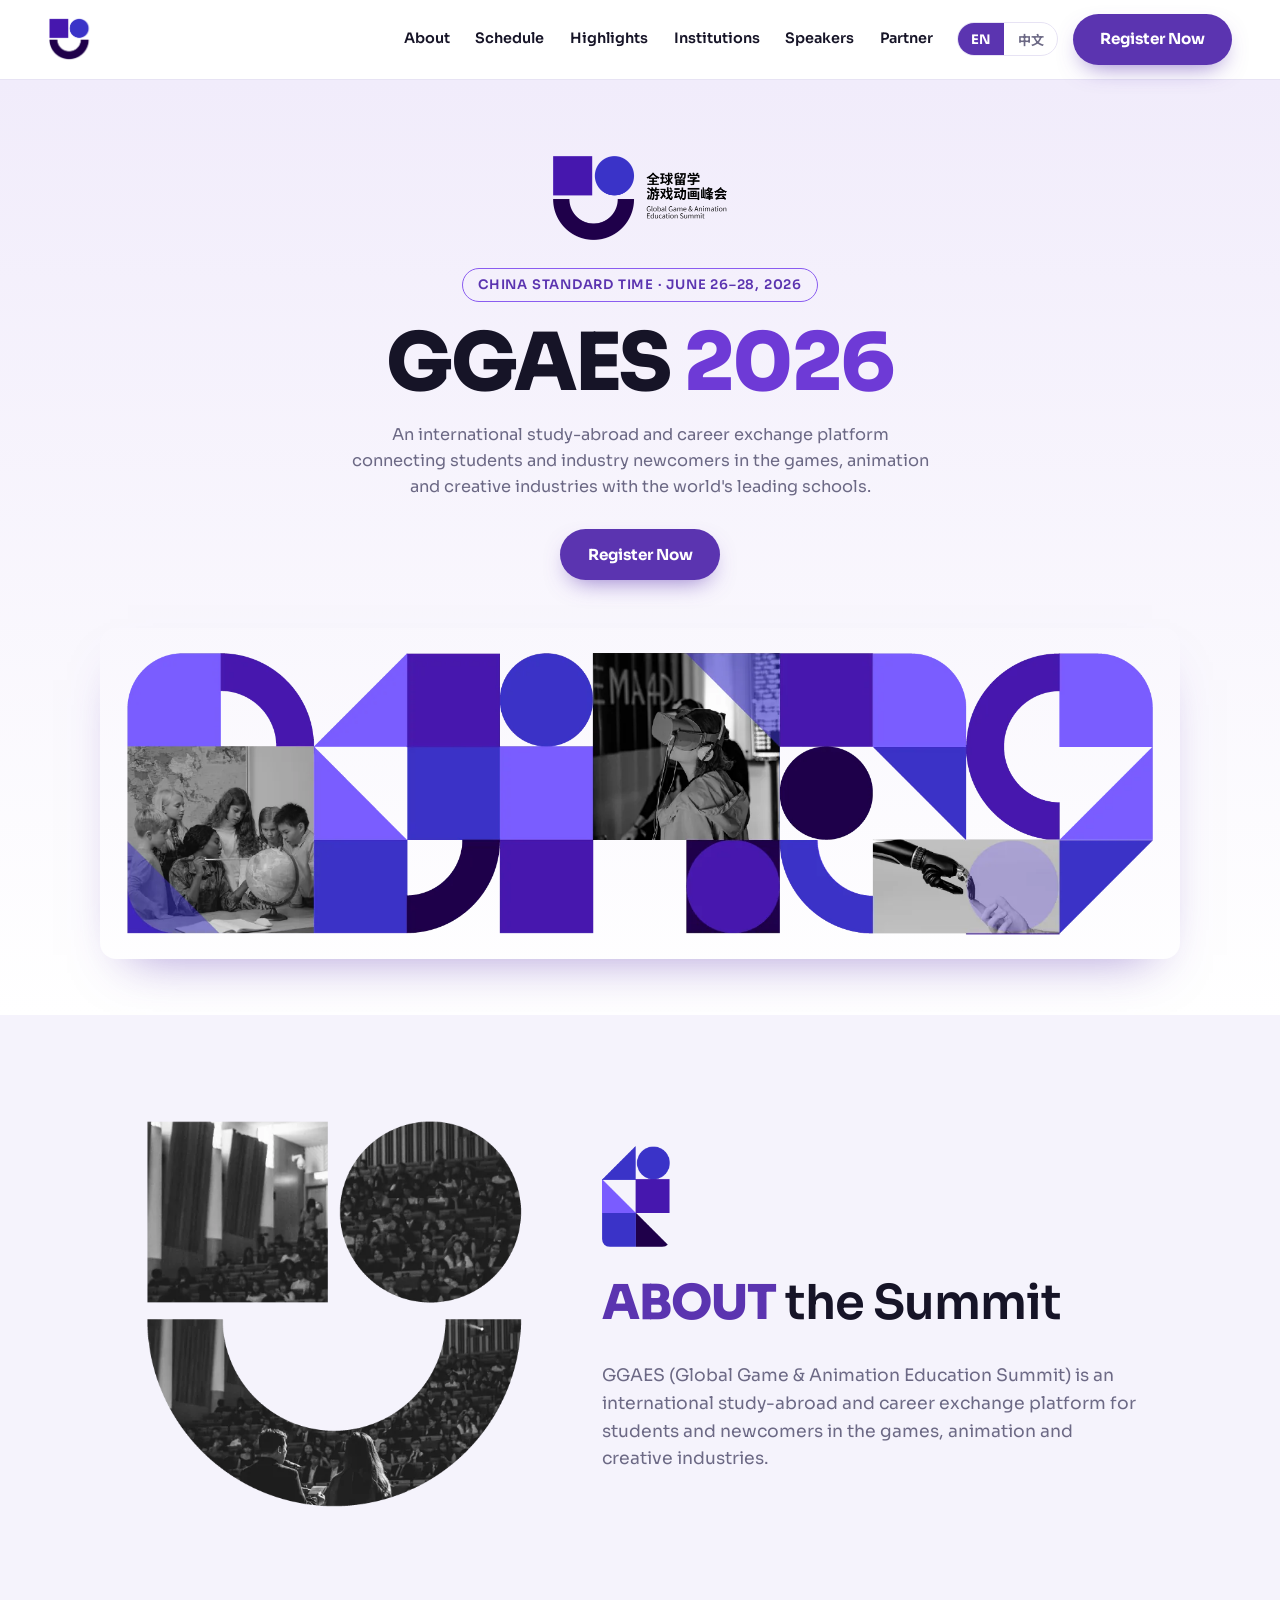
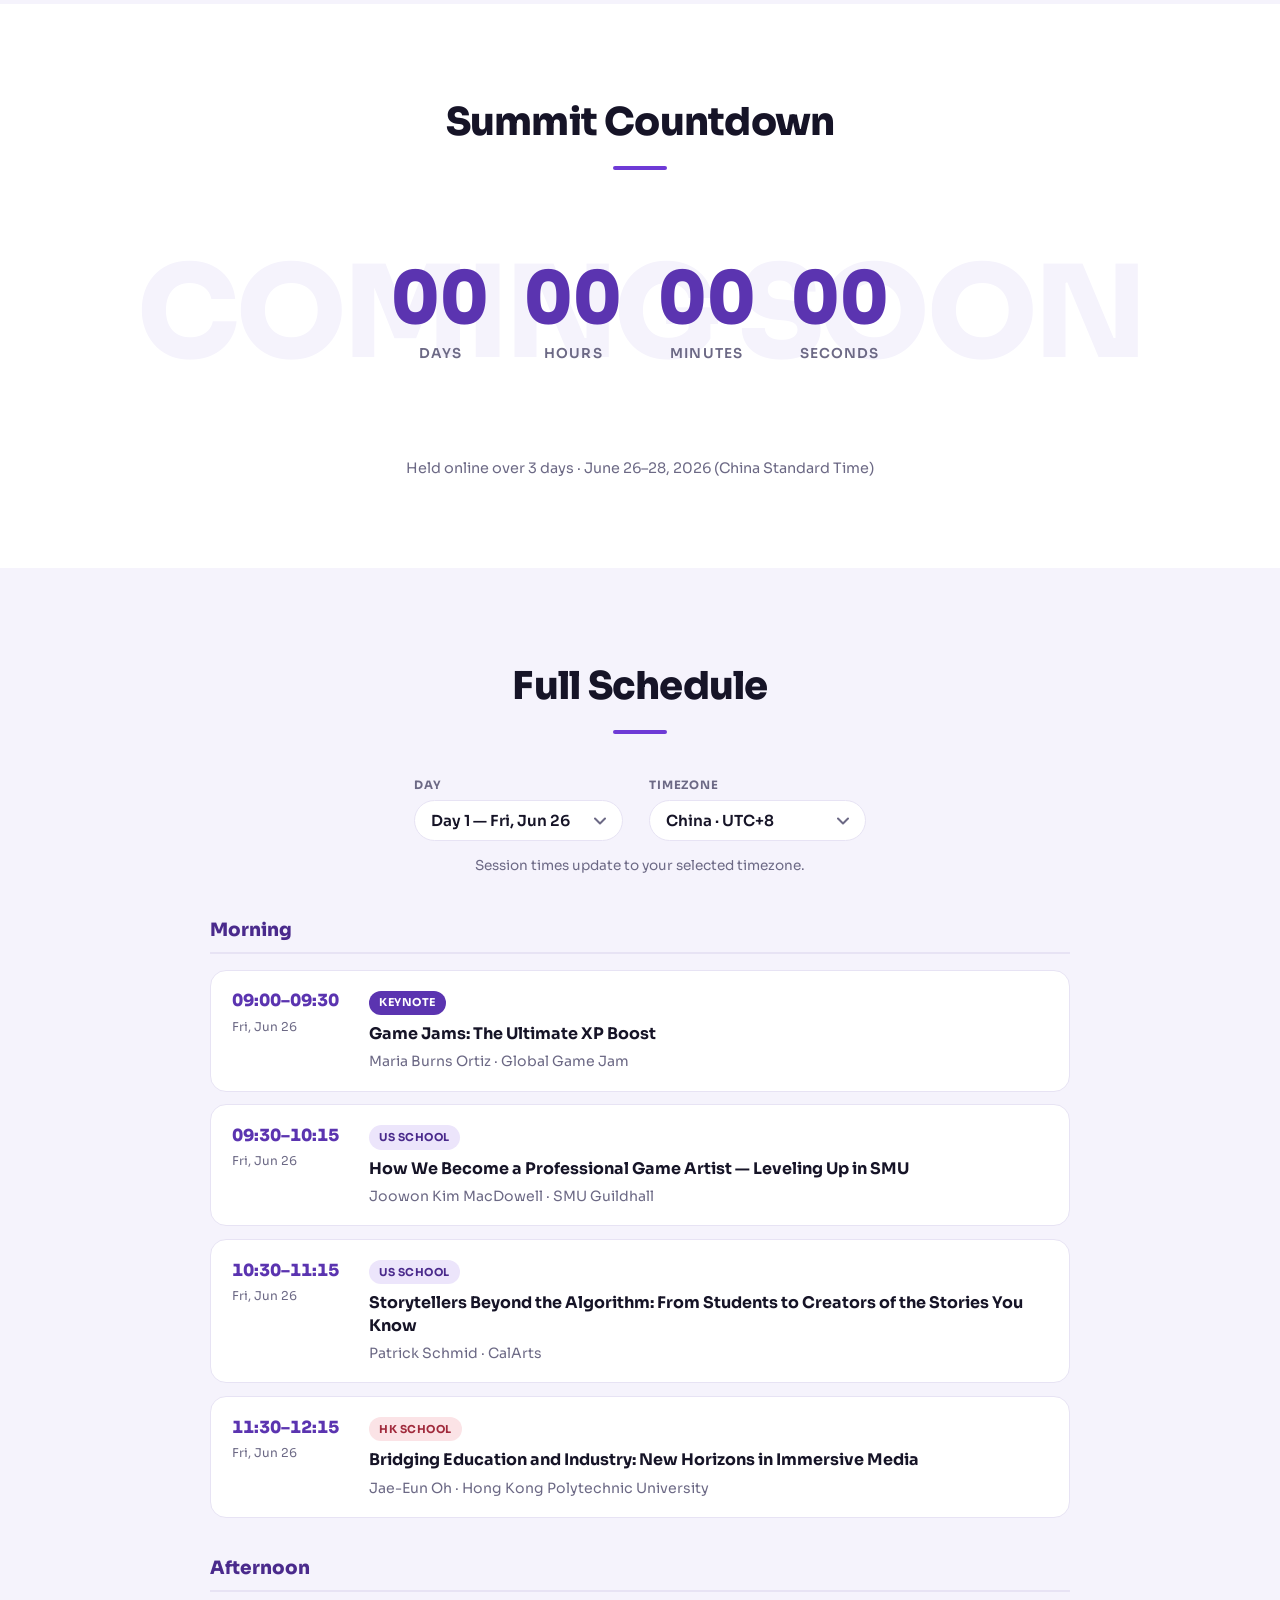
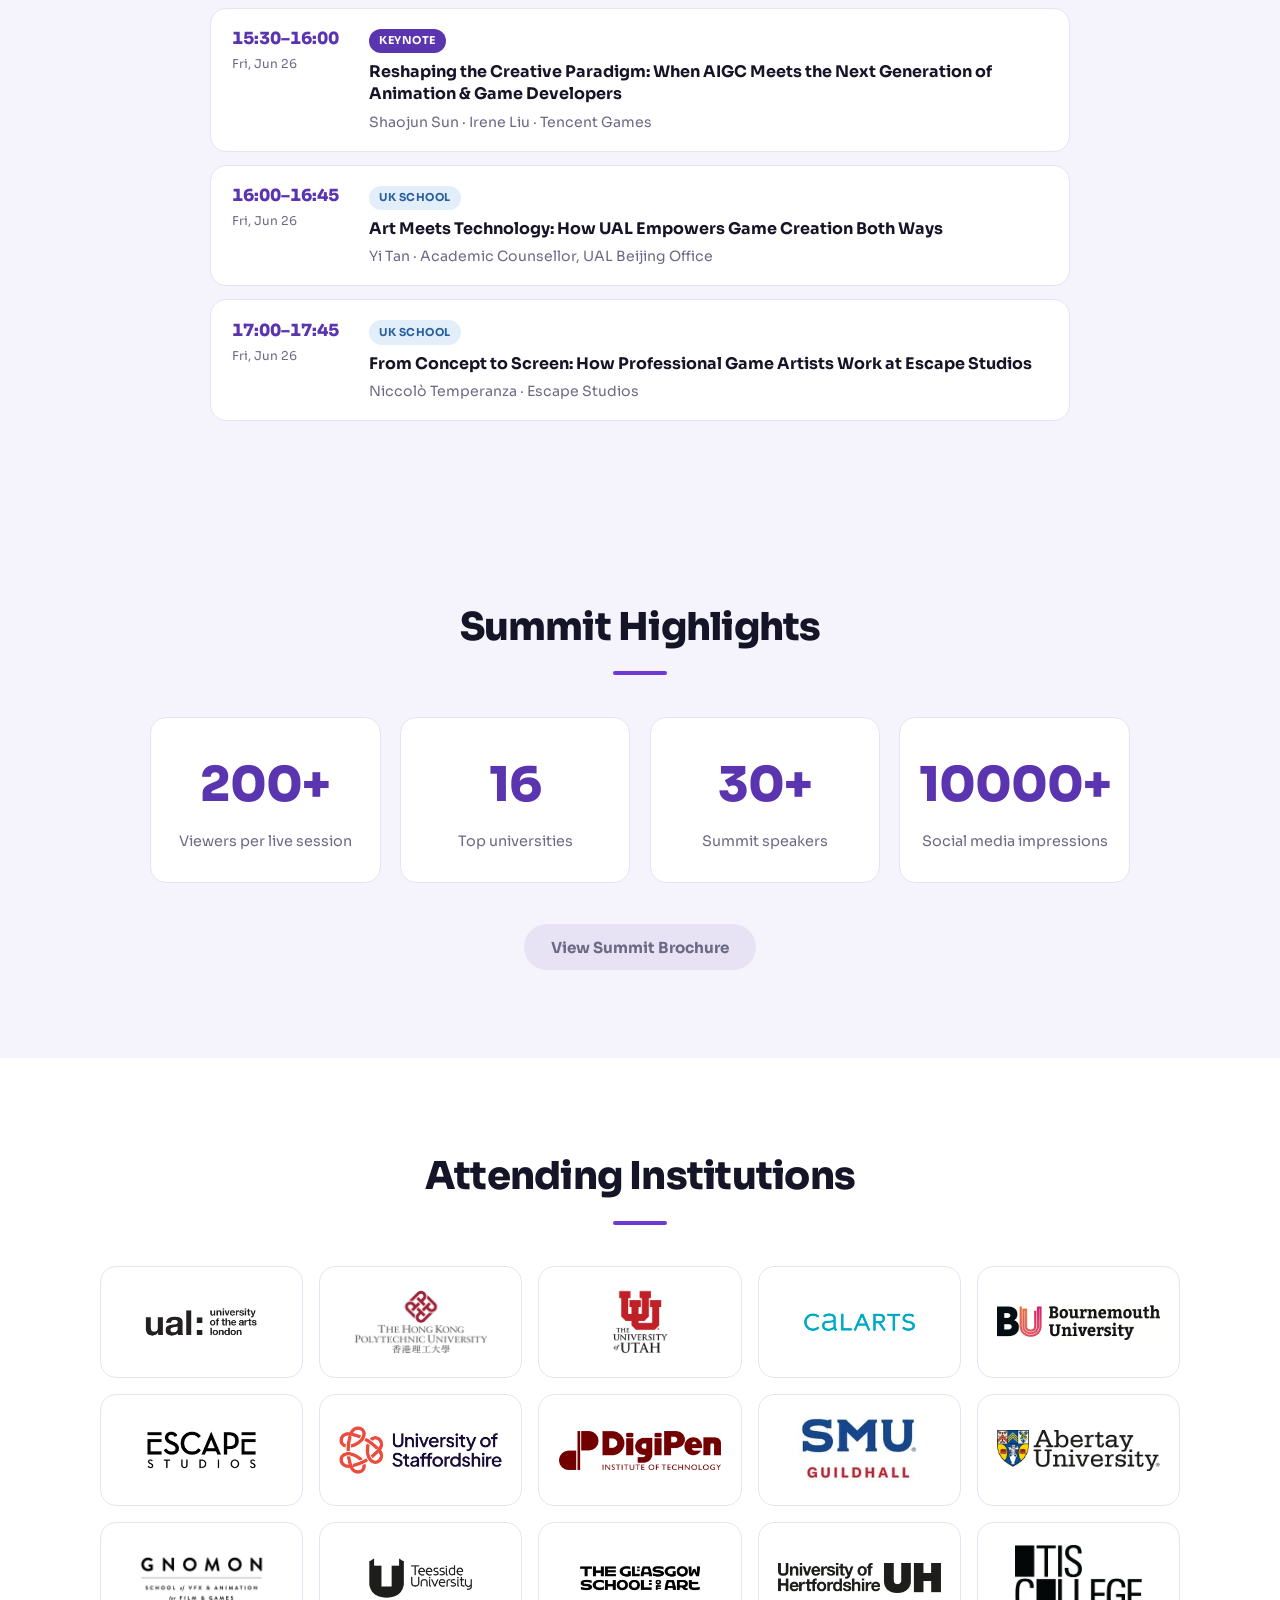
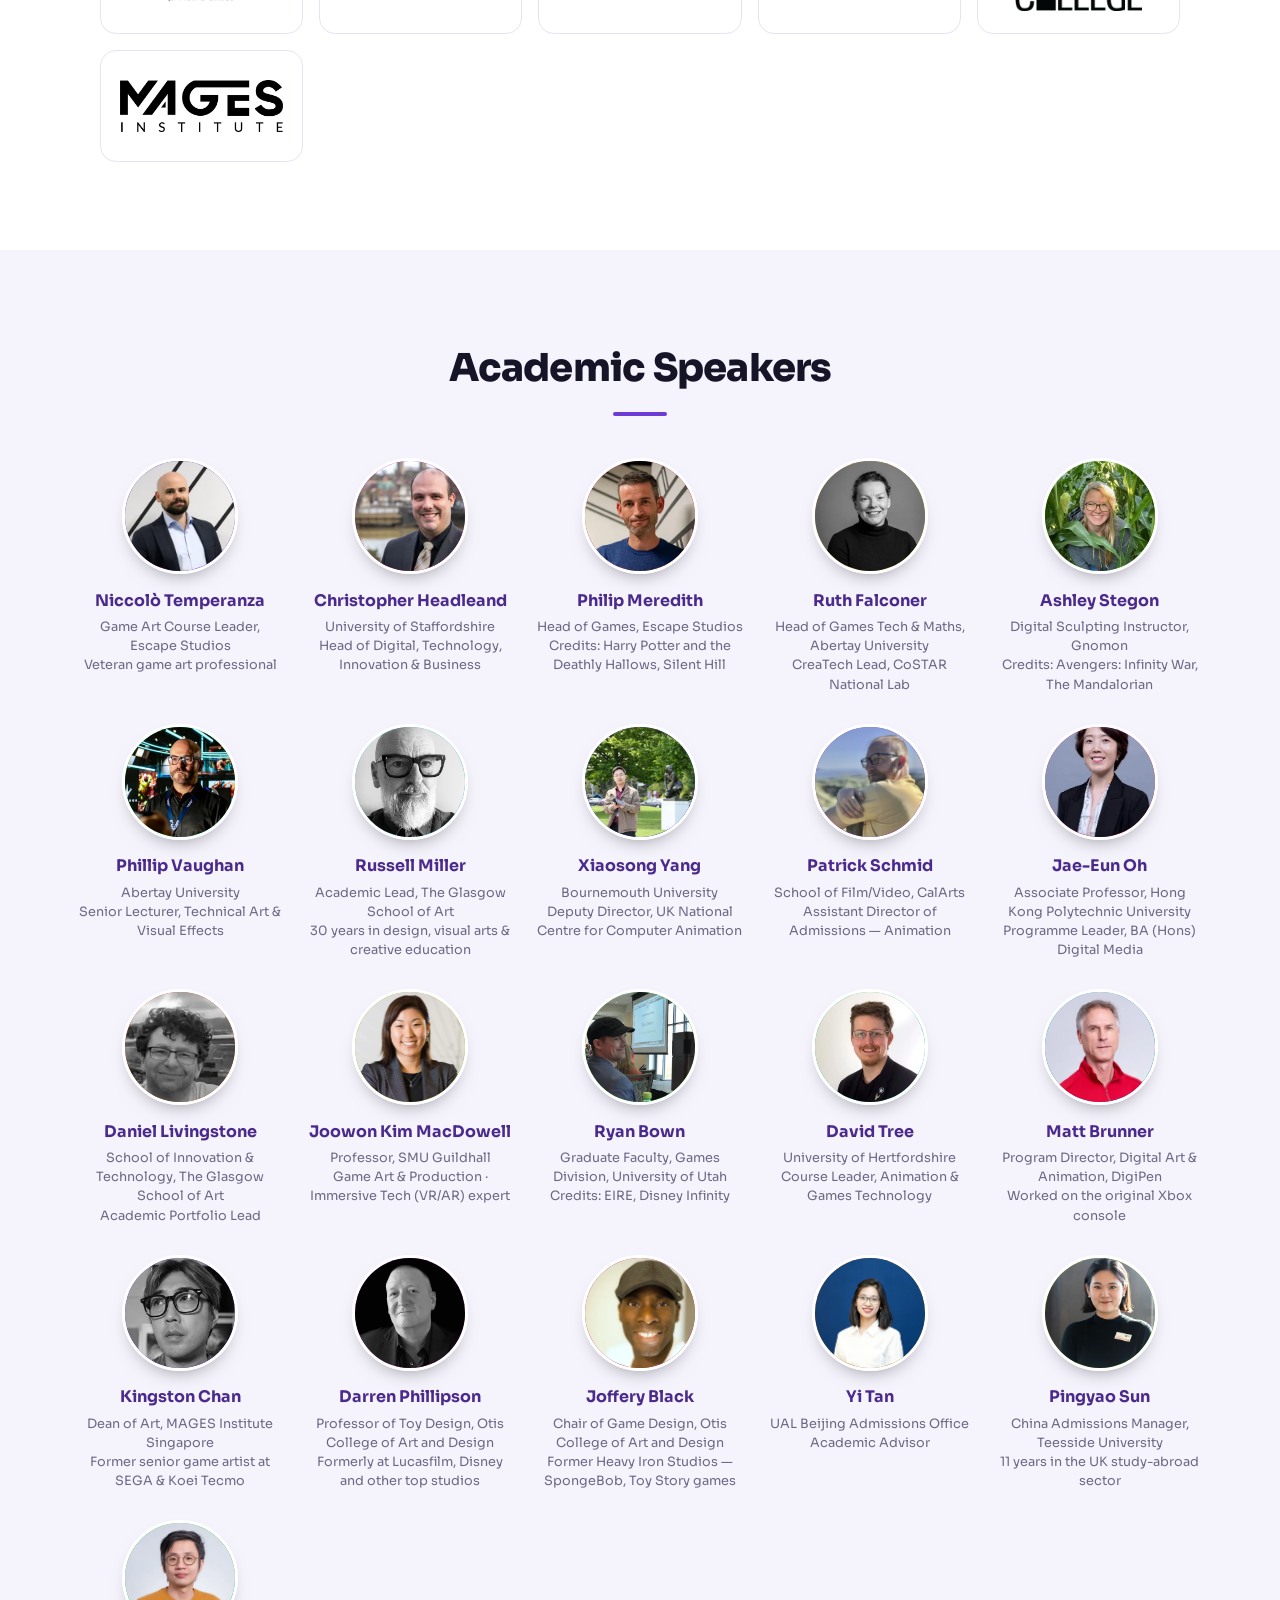
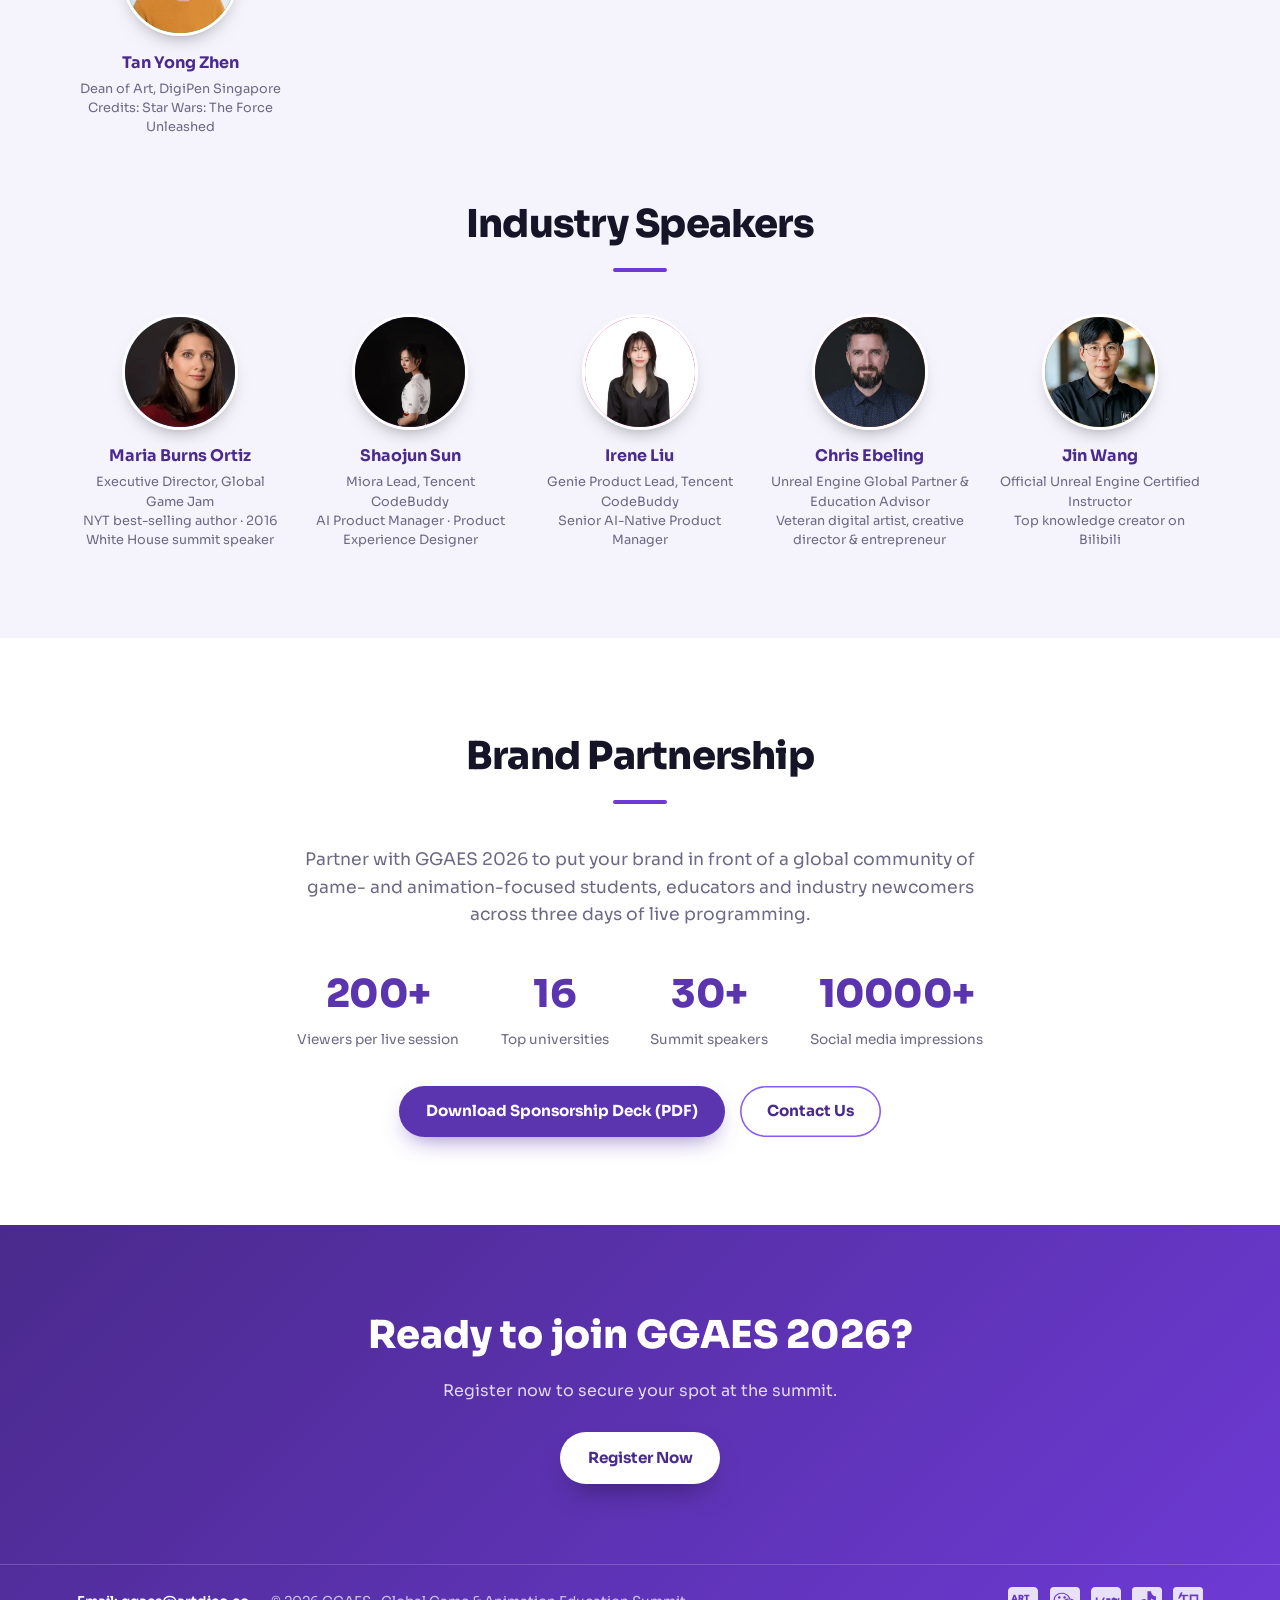
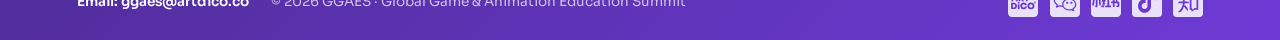
==== commit c5c7db1b: "Add Patrick Schmid as speaker for the CalArts session The Storytellers Beyond the Algorithm talk lis" ====
--- a/index.html
+++ b/index.html
@@ -162,6 +162,6 @@
     </div>
   </footer>
 
-  <script src="script.js?v=9"></script>
+  <script src="script.js?v=10"></script>
 </body>
 </html>
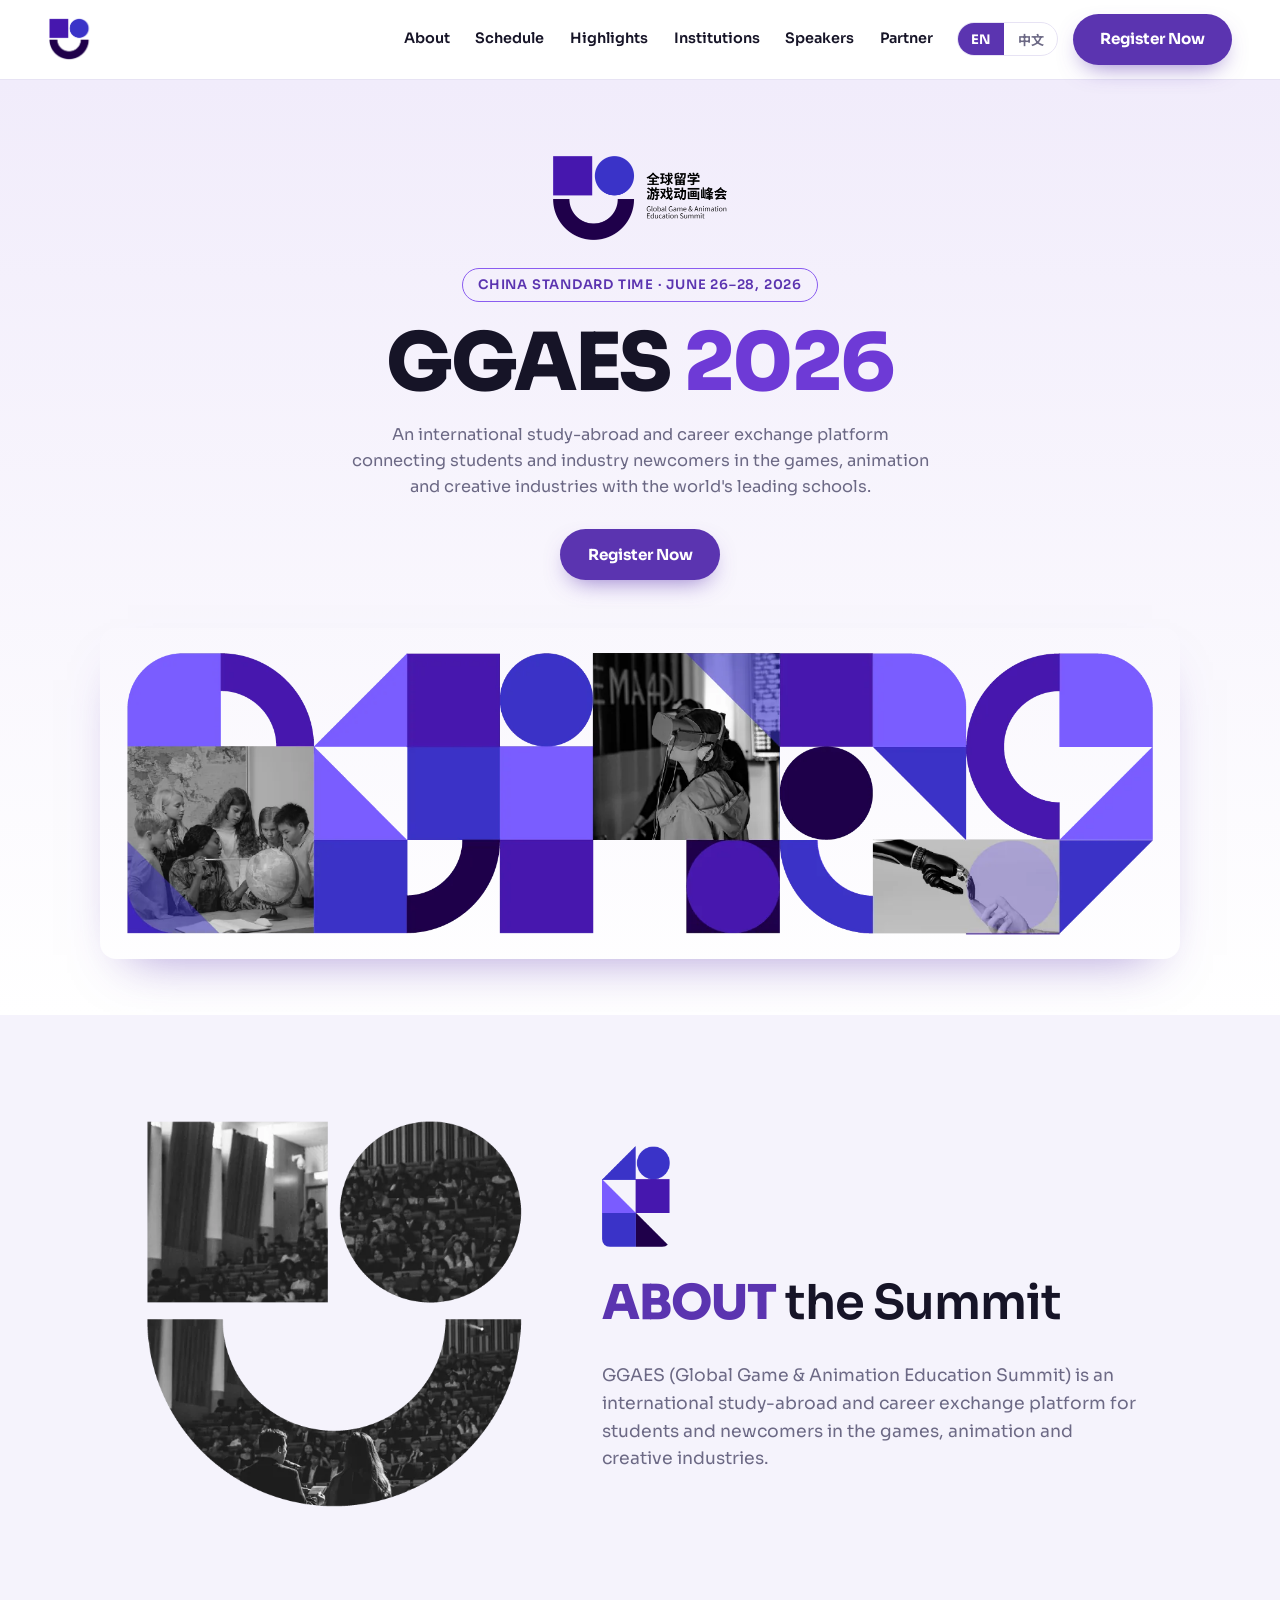
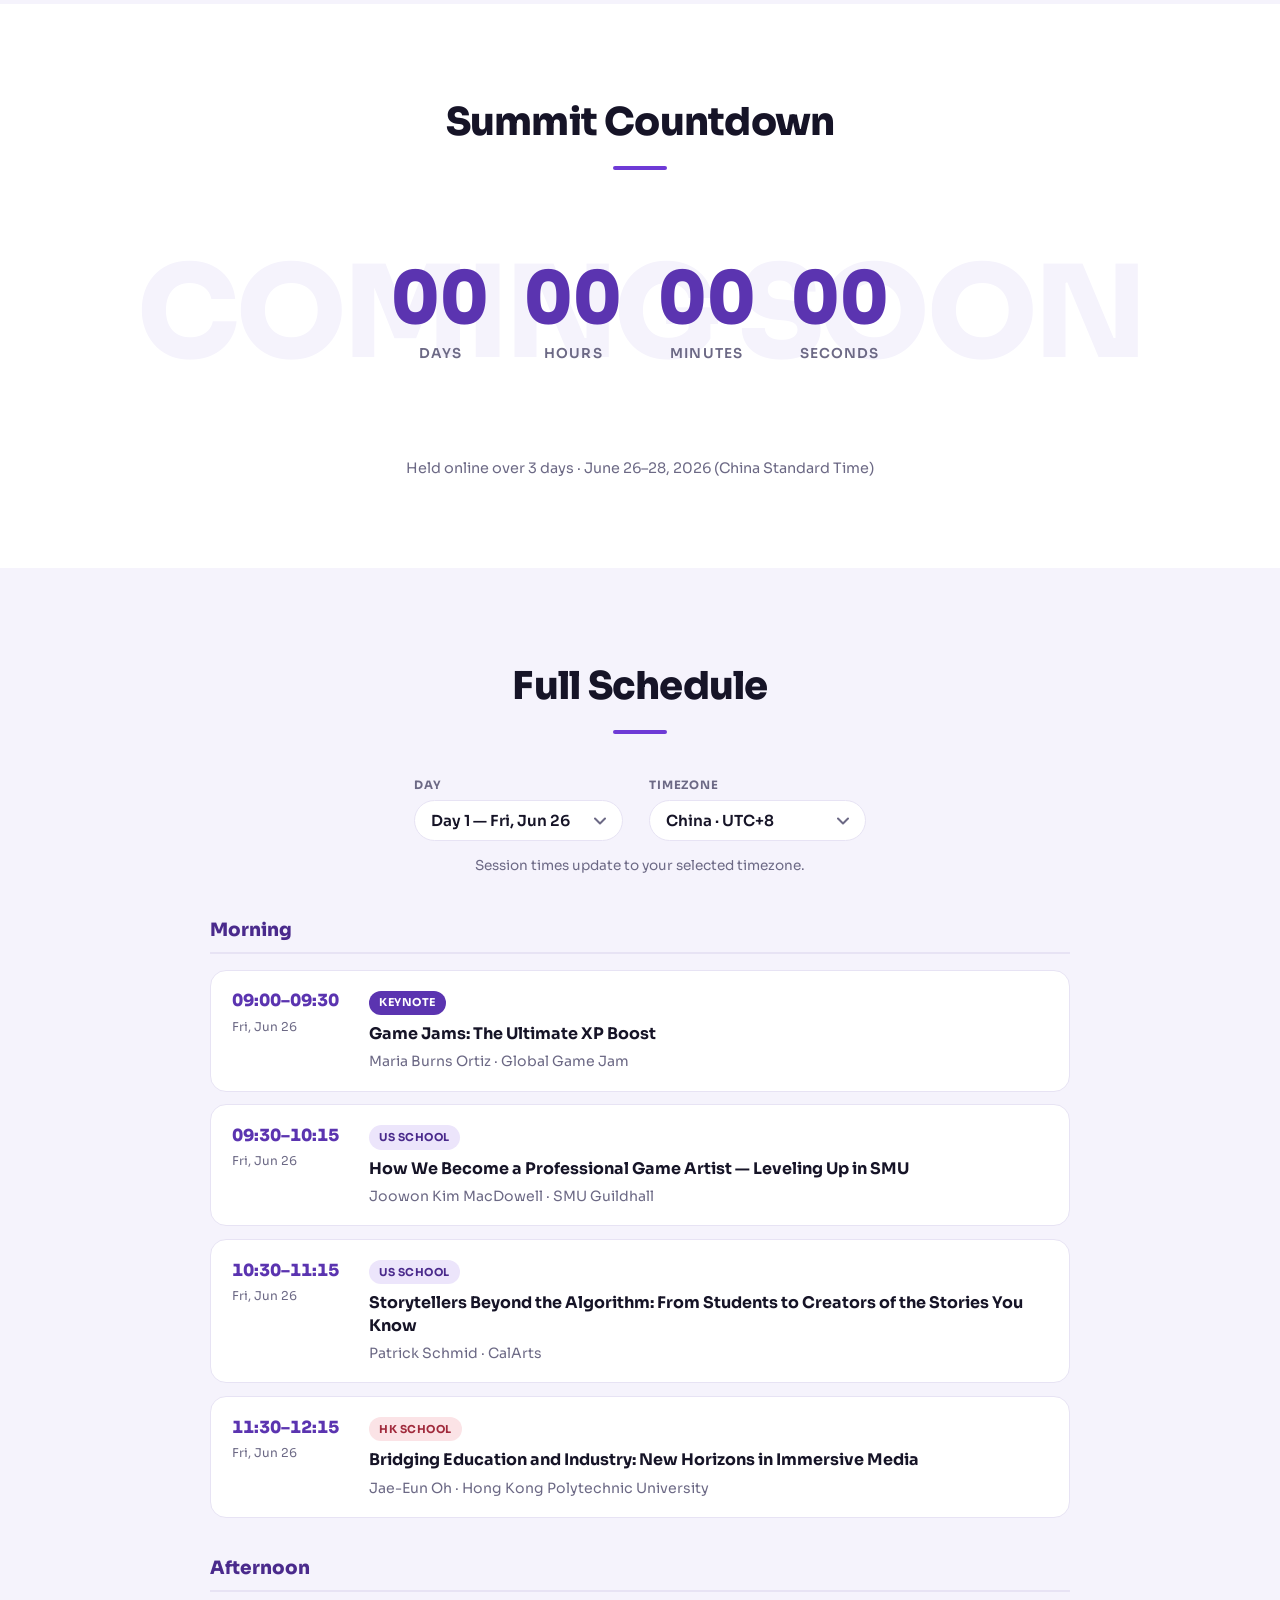
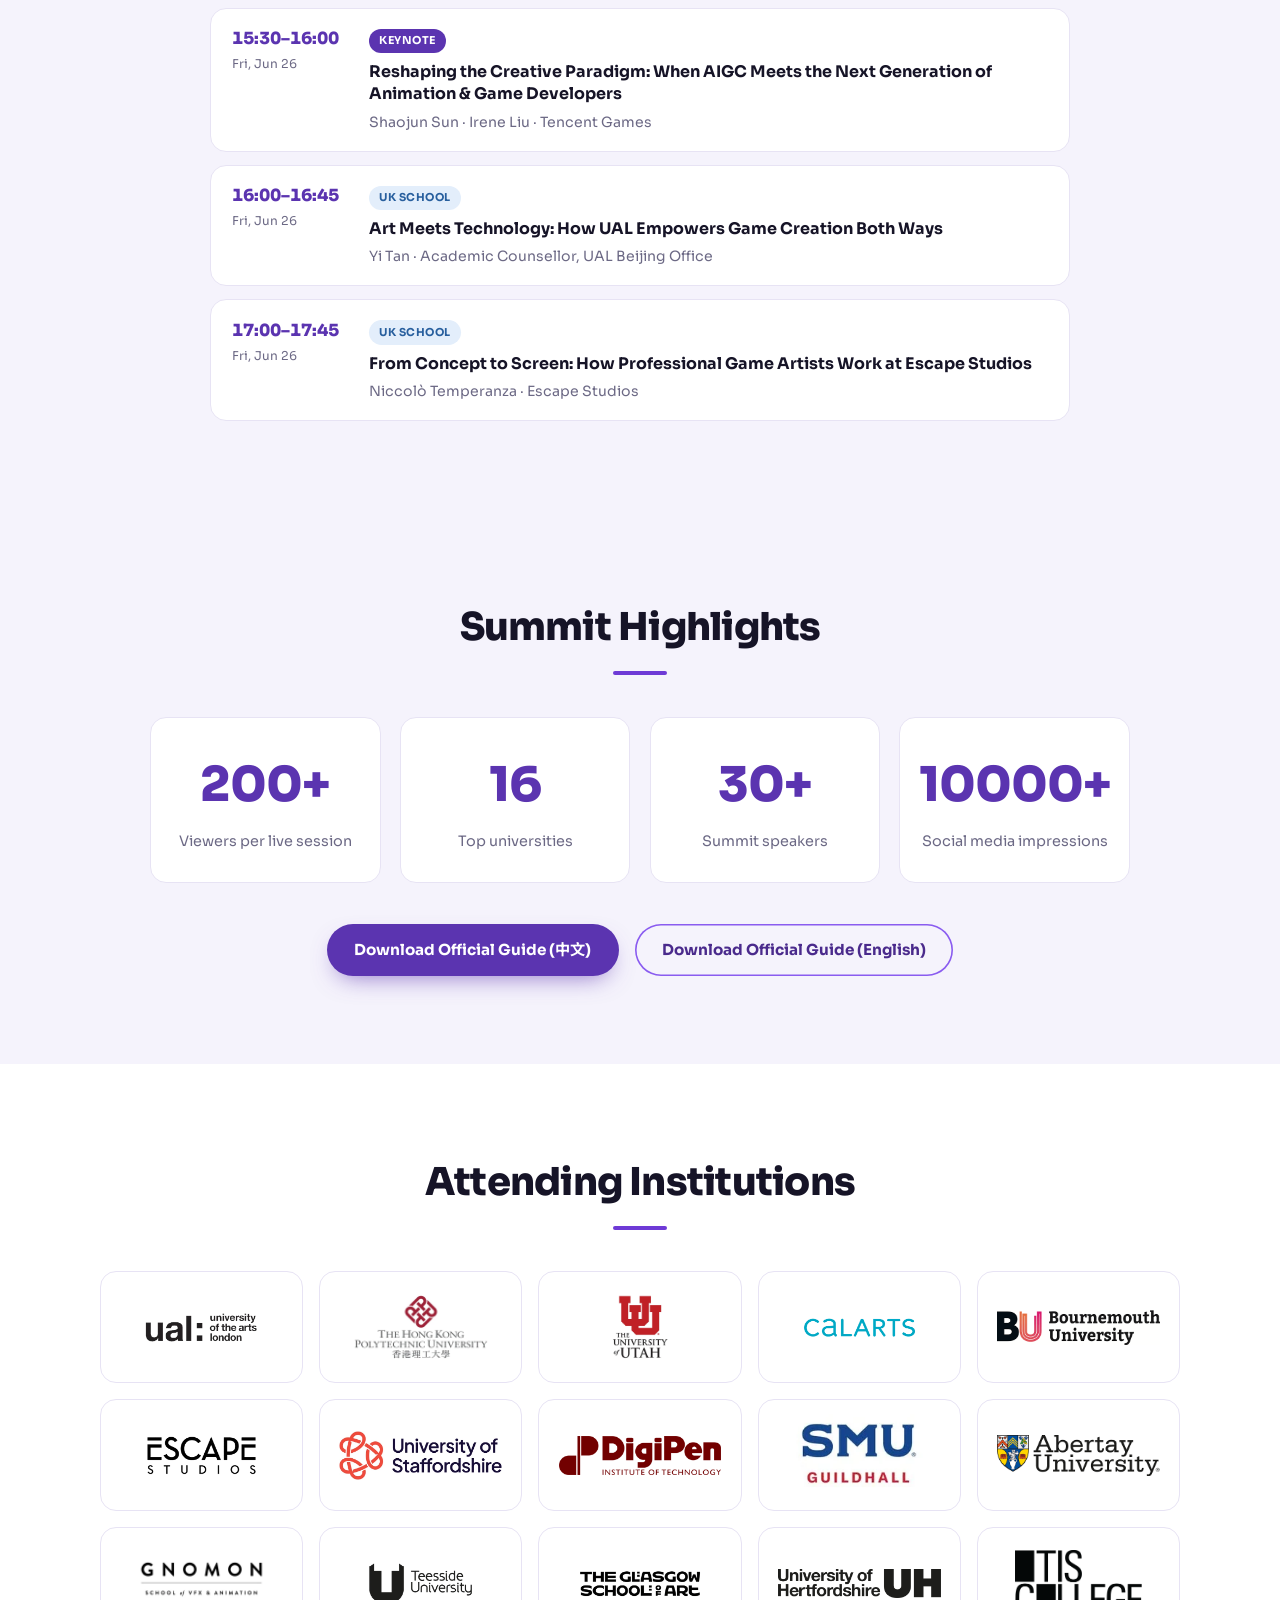
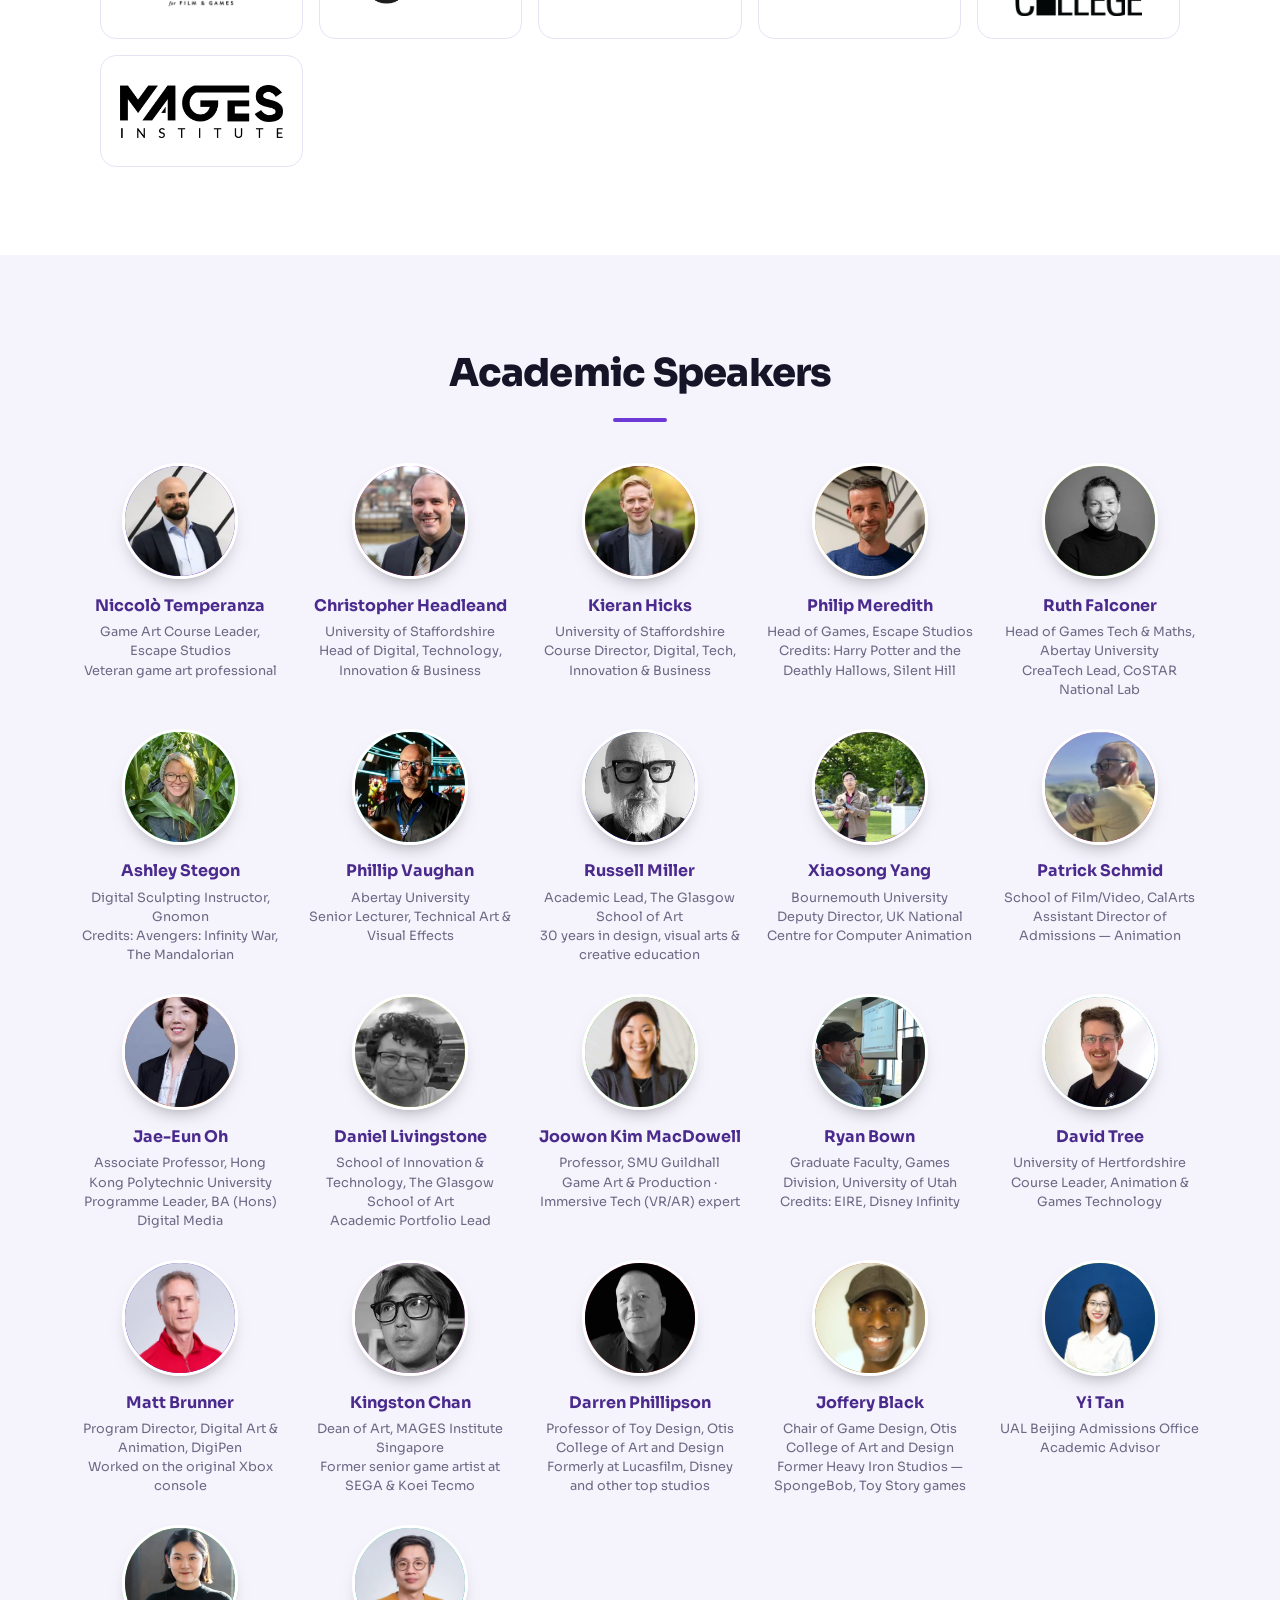
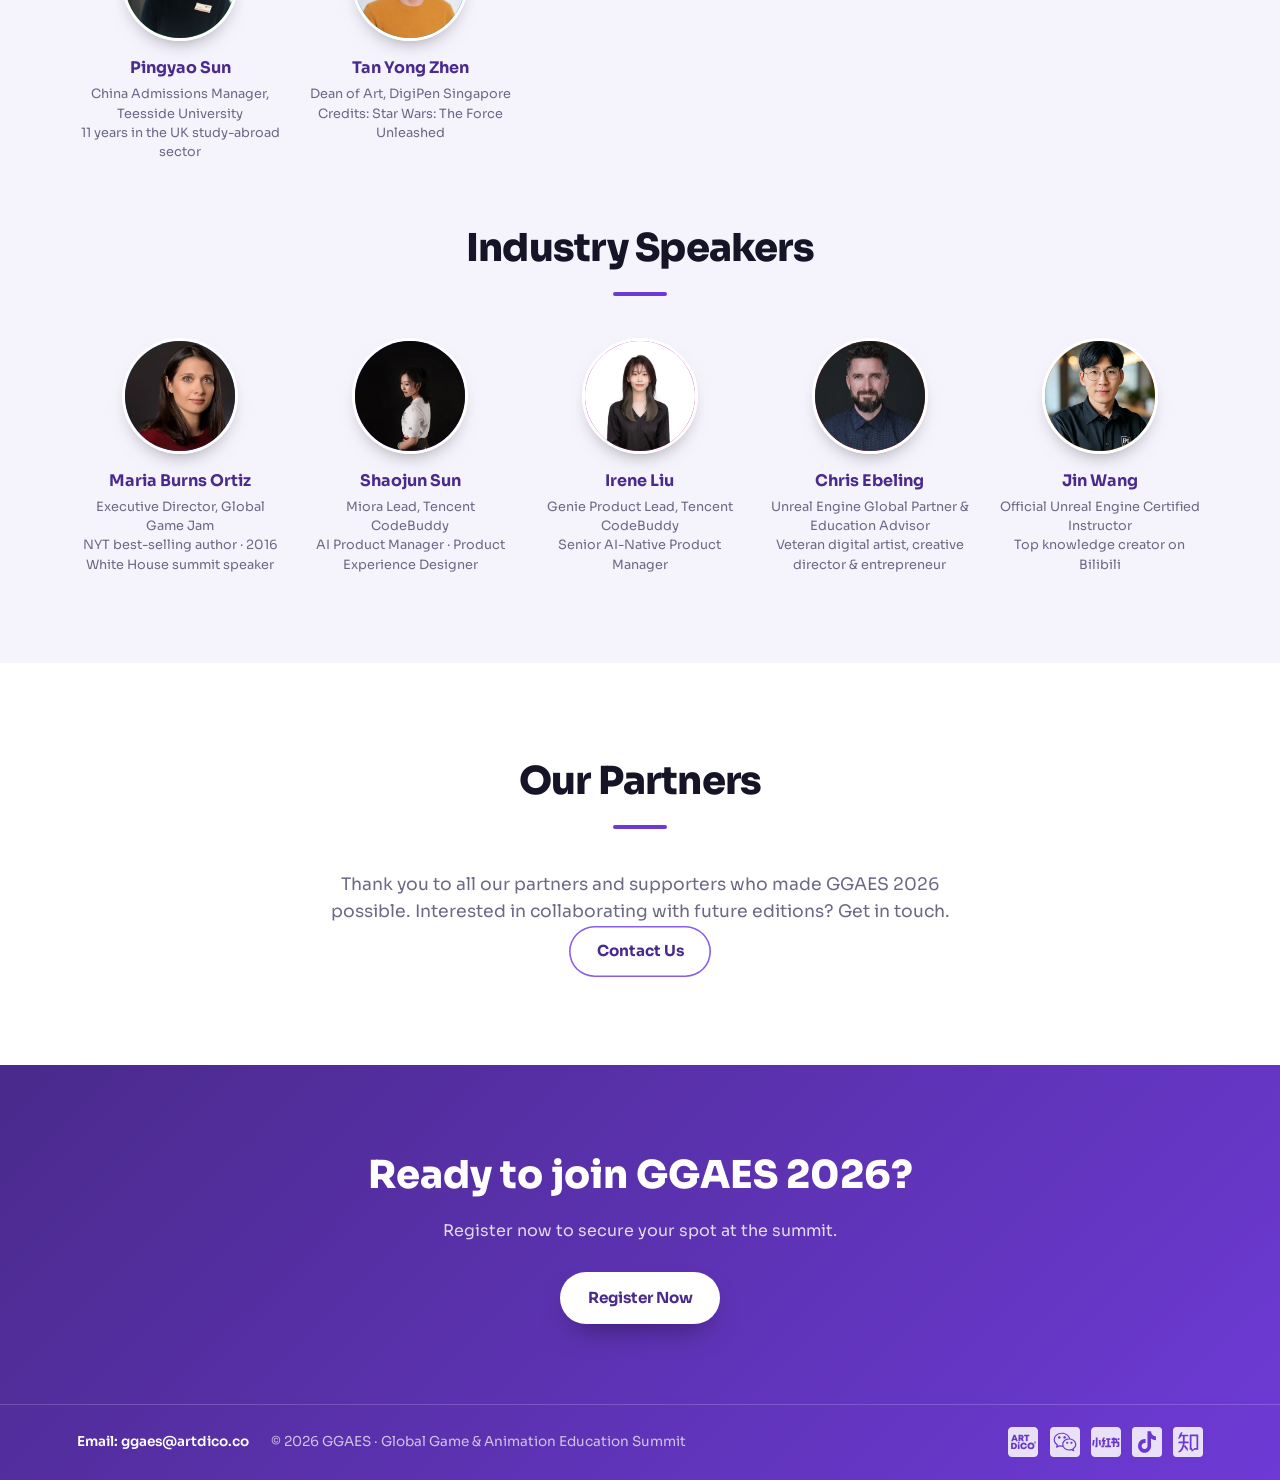
==== commit 6aaa362b: "Add ebook downloads to Highlights; update Partners section - Replace disabled "View Summit Brochure"" ====
--- a/index.html
+++ b/index.html
@@ -110,9 +110,10 @@
         <div class="stat"><span class="stat-num">30+</span><span class="stat-label" data-i18n="stat3">Summit speakers</span></div>
         <div class="stat"><span class="stat-num">10000+</span><span class="stat-label" data-i18n="stat4">Social media impressions</span></div>
       </div>
-      <span class="brochure-cta" data-tip-en="Coming soon" data-tip-zh="即将上线">
-        <button type="button" class="btn btn-disabled" disabled data-i18n="viewBrochure">View Summit Brochure</button>
-      </span>
+      <div class="brochure-cta">
+        <a class="btn btn-primary" href="GGAES-OfficialCH-WEB.pdf" target="_blank" rel="noopener" download data-i18n="downloadCH">下载官方手册（中文）</a>
+        <a class="btn btn-outline" href="GGAES-OfficialEN-WEB.pdf" target="_blank" rel="noopener" download data-i18n="downloadEN">Download Official Guide (English)</a>
+      </div>
     </section>
 
     <section class="institutions" id="institutions">
@@ -128,16 +129,9 @@
     </section>
 
     <section class="sponsor" id="sponsor">
-      <h2 class="section-title" data-i18n="sponsorTitle">Brand Partnership</h2>
-      <p class="sponsor-lead" data-i18n="sponsorLead">Partner with GGAES 2026 to put your brand in front of a global community of game- and animation-focused students, educators and industry newcomers across three days of live programming.</p>
-      <ul class="sponsor-reach">
-        <li><strong>200+</strong><span data-i18n="stat1">Viewers per live session</span></li>
-        <li><strong>16</strong><span data-i18n="stat2">Top universities</span></li>
-        <li><strong>30+</strong><span data-i18n="stat3">Summit speakers</span></li>
-        <li><strong>10000+</strong><span data-i18n="stat4">Social media impressions</span></li>
-      </ul>
+      <h2 class="section-title" data-i18n="sponsorTitle">Our Partners</h2>
+      <p class="sponsor-lead" data-i18n="sponsorLead">Thank you to all our partners and supporters who made GGAES 2026 possible. Interested in collaborating with future editions? Get in touch.</p>
       <div class="sponsor-actions">
-        <a class="btn btn-primary" href="GGAES2026-sponsorship.pdf" target="_blank" rel="noopener" download data-i18n="sponsorDownload">Download Sponsorship Deck (PDF)</a>
         <a class="btn btn-outline" href="mailto:ggaes@artdico.co" data-i18n="sponsorContact">Contact Us</a>
       </div>
     </section>
--- a/styles.css
+++ b/styles.css
@@ -72,40 +72,8 @@
 }
 .btn-outline:hover { background: var(--bg-soft); }
 
-/* Disabled brochure CTA tooltip */
-.brochure-cta { position: relative; display: inline-block; }
-.brochure-cta::after {
-  content: attr(data-tip-en);
-  position: absolute;
-  left: 50%;
-  bottom: calc(100% + 10px);
-  transform: translateX(-50%);
-  background: var(--ink);
-  color: #fff;
-  font-size: 0.78rem;
-  font-weight: 600;
-  white-space: nowrap;
-  padding: 0.4rem 0.7rem;
-  border-radius: 8px;
-  opacity: 0;
-  pointer-events: none;
-  transition: opacity 0.15s ease;
-}
-.brochure-cta::before {
-  content: "";
-  position: absolute;
-  left: 50%;
-  bottom: calc(100% + 4px);
-  transform: translateX(-50%);
-  border: 6px solid transparent;
-  border-top-color: var(--ink);
-  opacity: 0;
-  pointer-events: none;
-  transition: opacity 0.15s ease;
-}
-html[lang="zh"] .brochure-cta::after { content: attr(data-tip-zh); }
-.brochure-cta:hover::after,
-.brochure-cta:hover::before { opacity: 1; }
+/* Ebook download CTA */
+.brochure-cta { display: flex; gap: 1rem; flex-wrap: wrap; justify-content: center; }
 
 /* ---------- Header ---------- */
 .site-header {
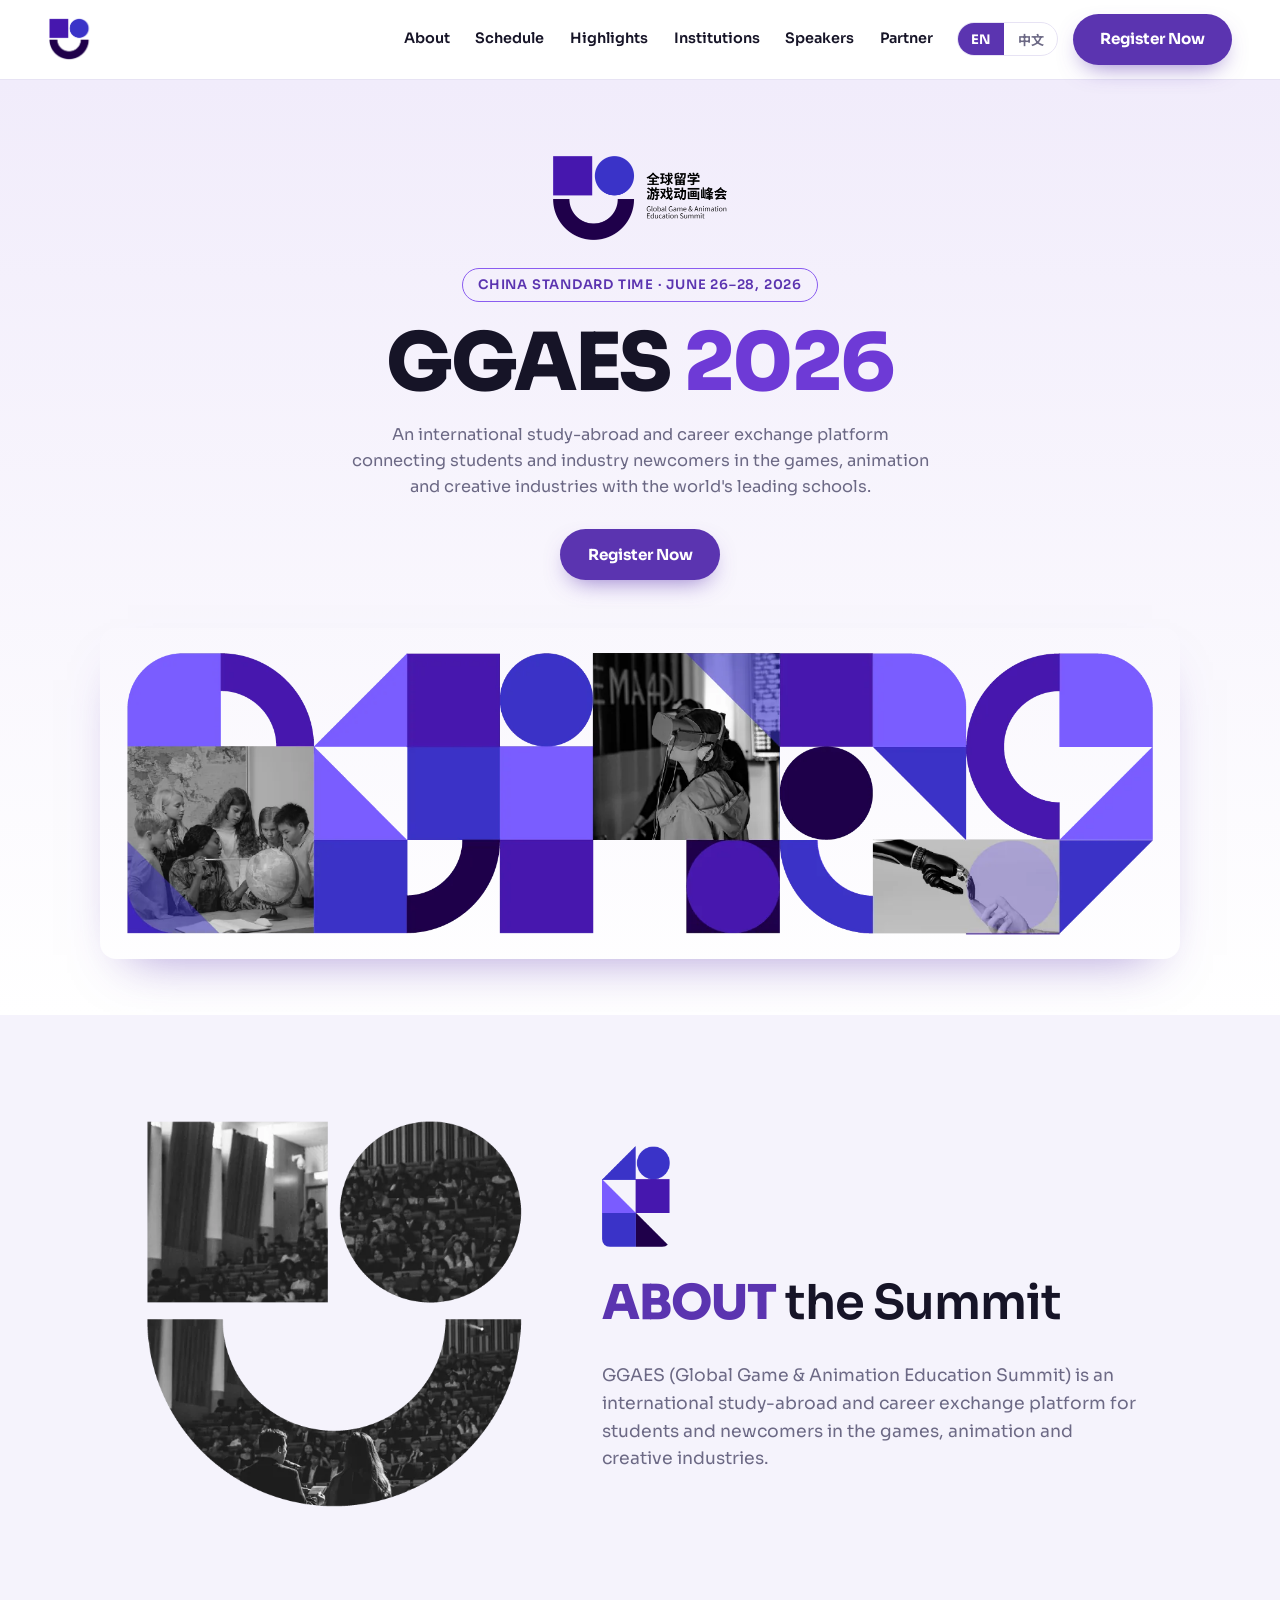
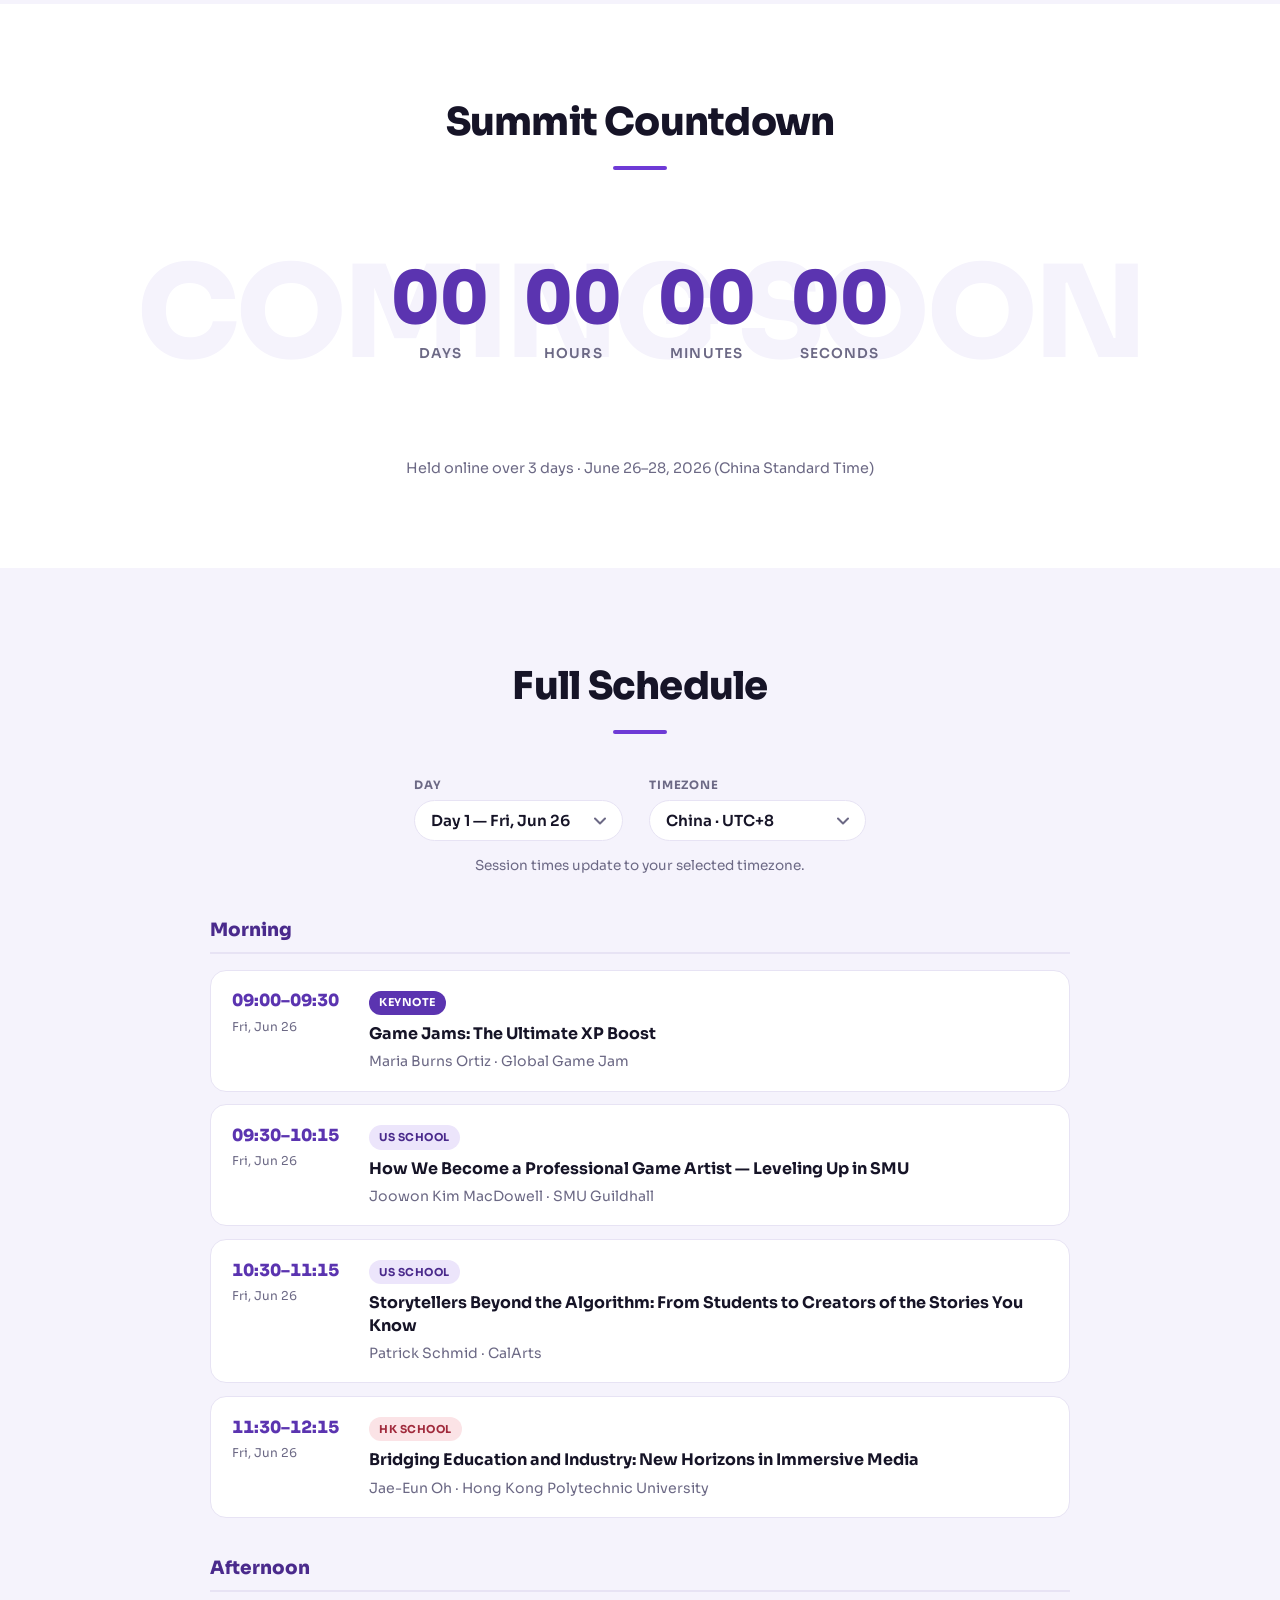
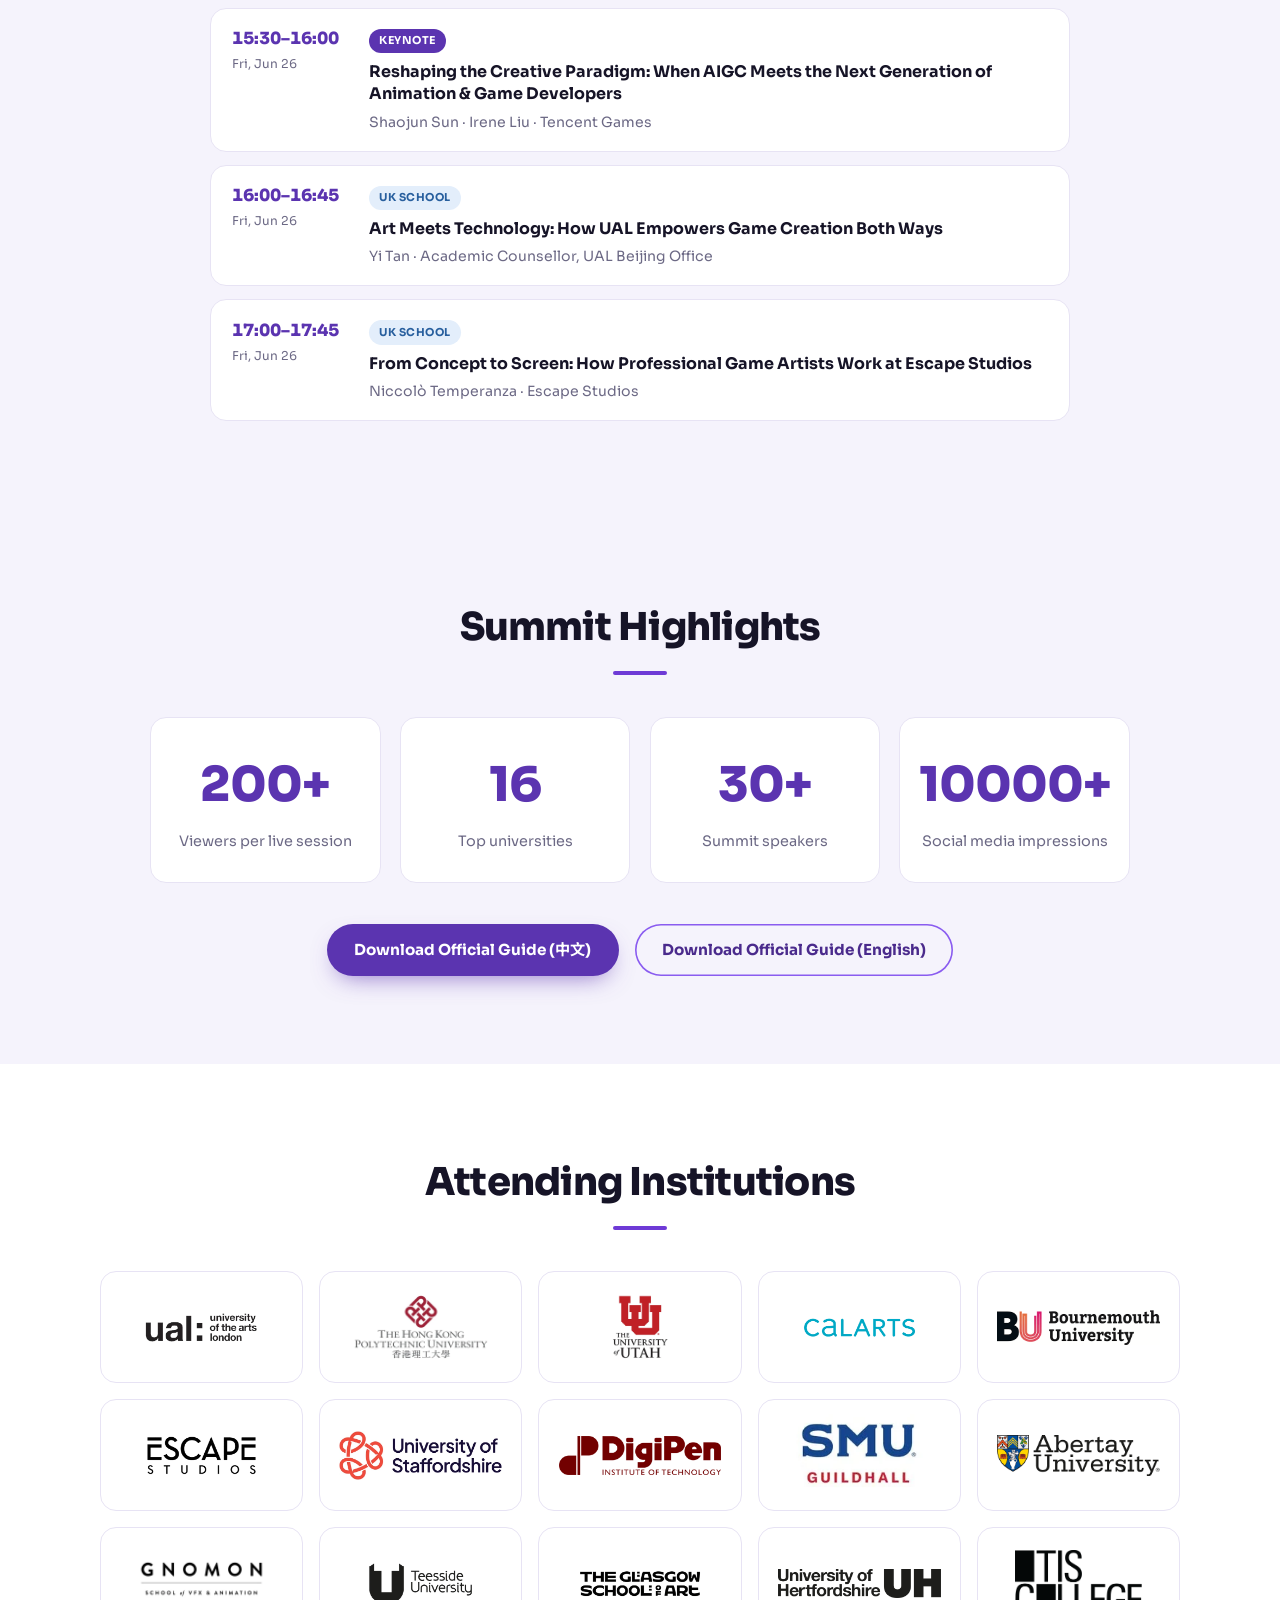
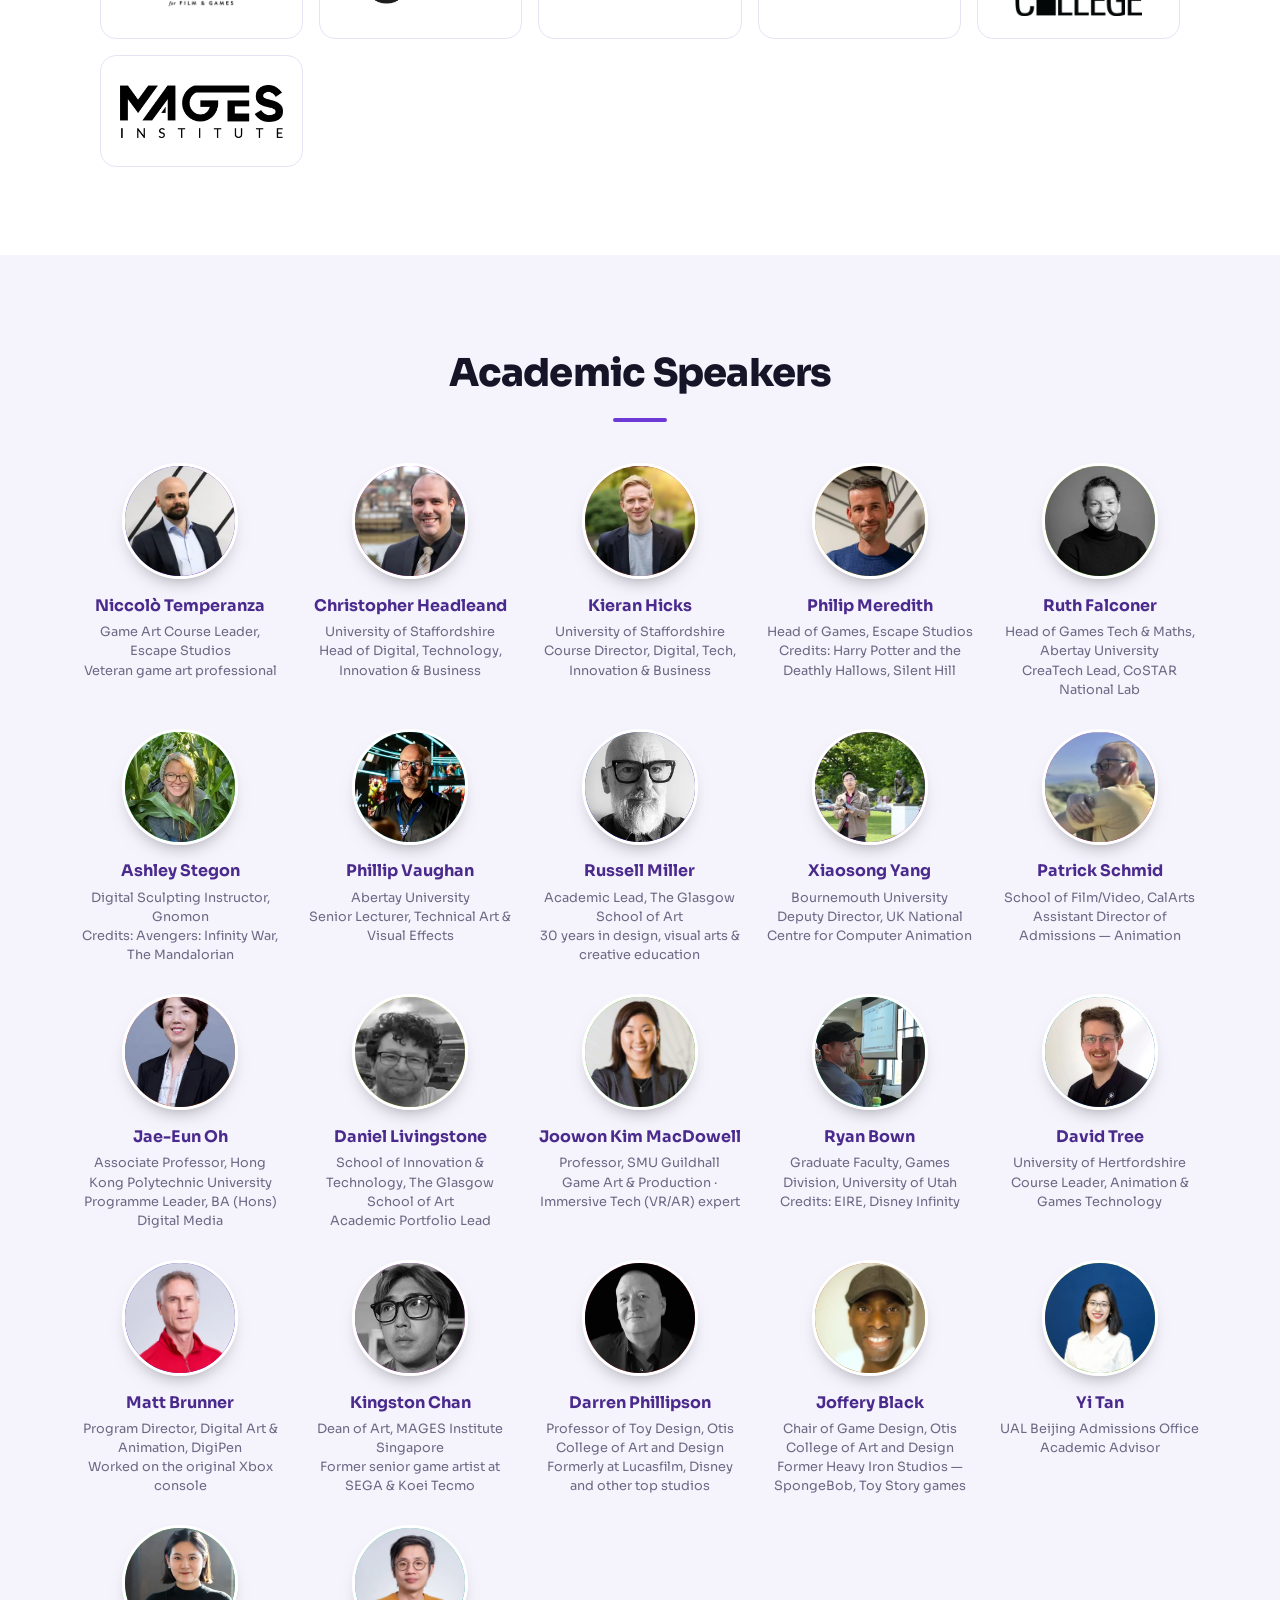
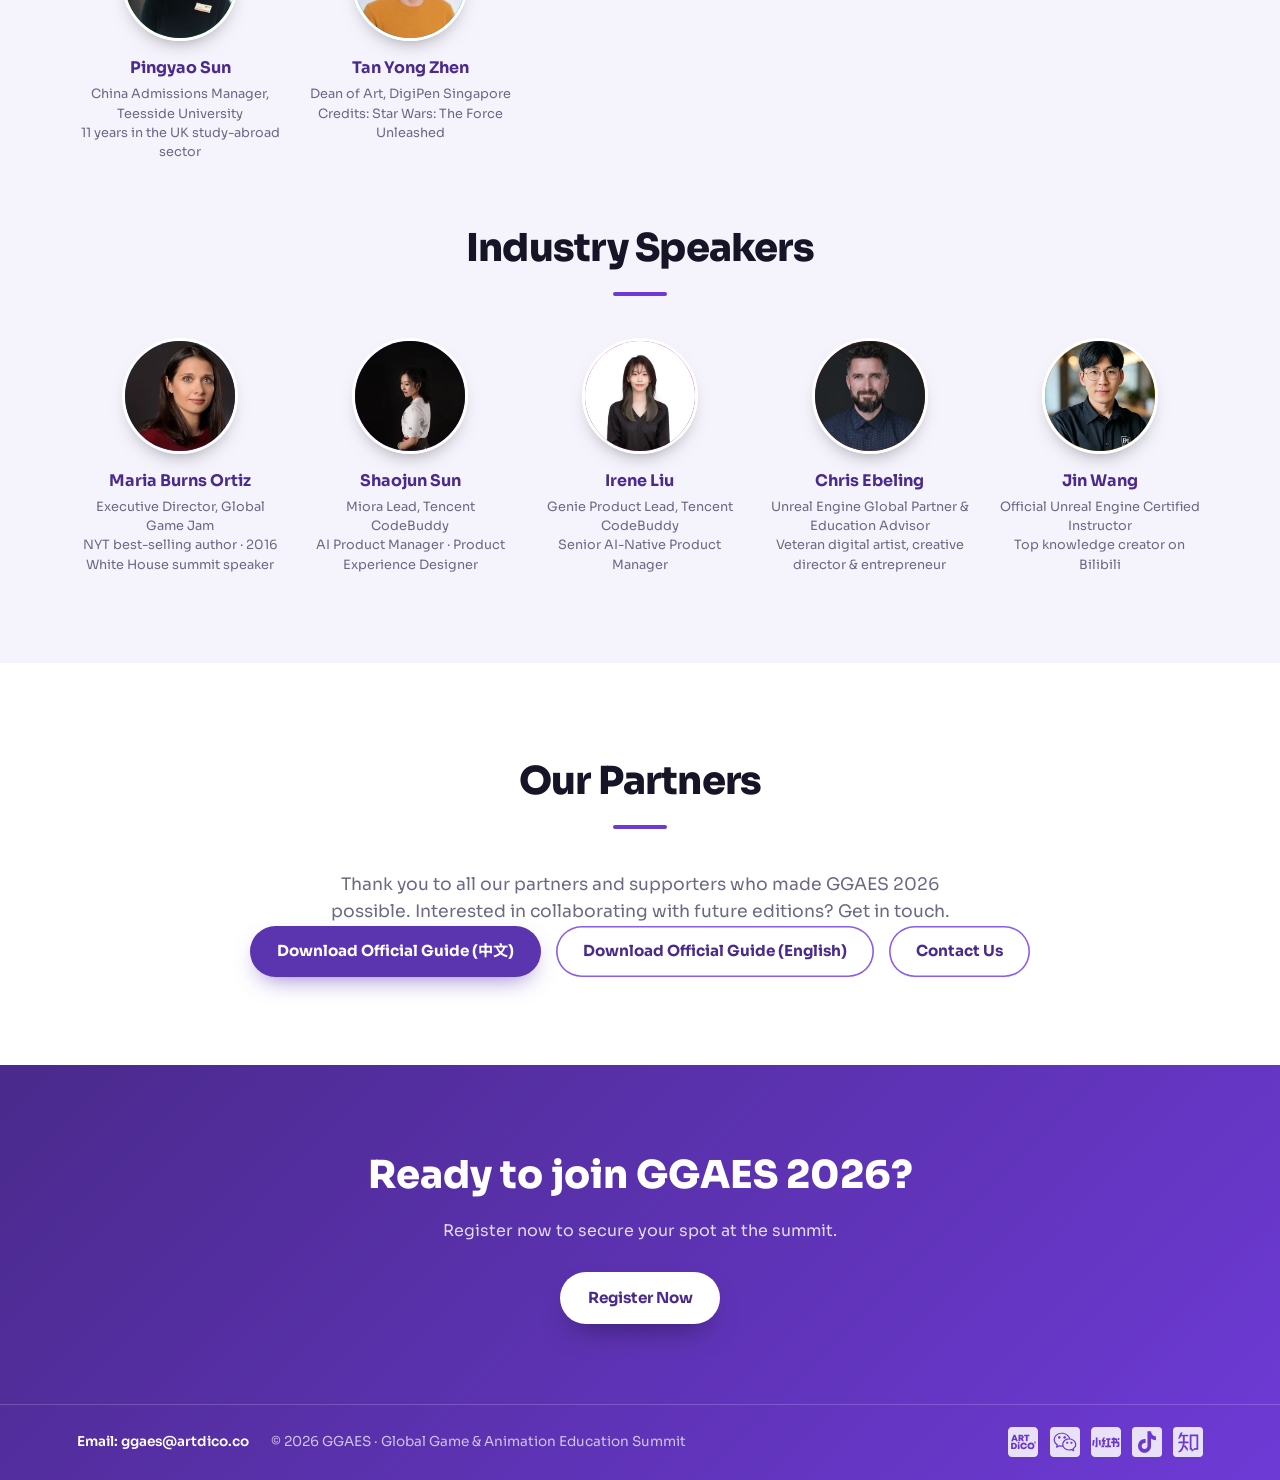
==== commit 32489382: "Add ebook download buttons to Partners section https://claude.ai/code/session_01MBNmoPcoGFnwUWRB44Dq" ====
--- a/index.html
+++ b/index.html
@@ -132,6 +132,8 @@
       <h2 class="section-title" data-i18n="sponsorTitle">Our Partners</h2>
       <p class="sponsor-lead" data-i18n="sponsorLead">Thank you to all our partners and supporters who made GGAES 2026 possible. Interested in collaborating with future editions? Get in touch.</p>
       <div class="sponsor-actions">
+        <a class="btn btn-primary" href="GGAES-OfficialCH-WEB.pdf" target="_blank" rel="noopener" download data-i18n="downloadCH">下载官方手册（中文）</a>
+        <a class="btn btn-outline" href="GGAES-OfficialEN-WEB.pdf" target="_blank" rel="noopener" download data-i18n="downloadEN">Download Official Guide (English)</a>
         <a class="btn btn-outline" href="mailto:ggaes@artdico.co" data-i18n="sponsorContact">Contact Us</a>
       </div>
     </section>
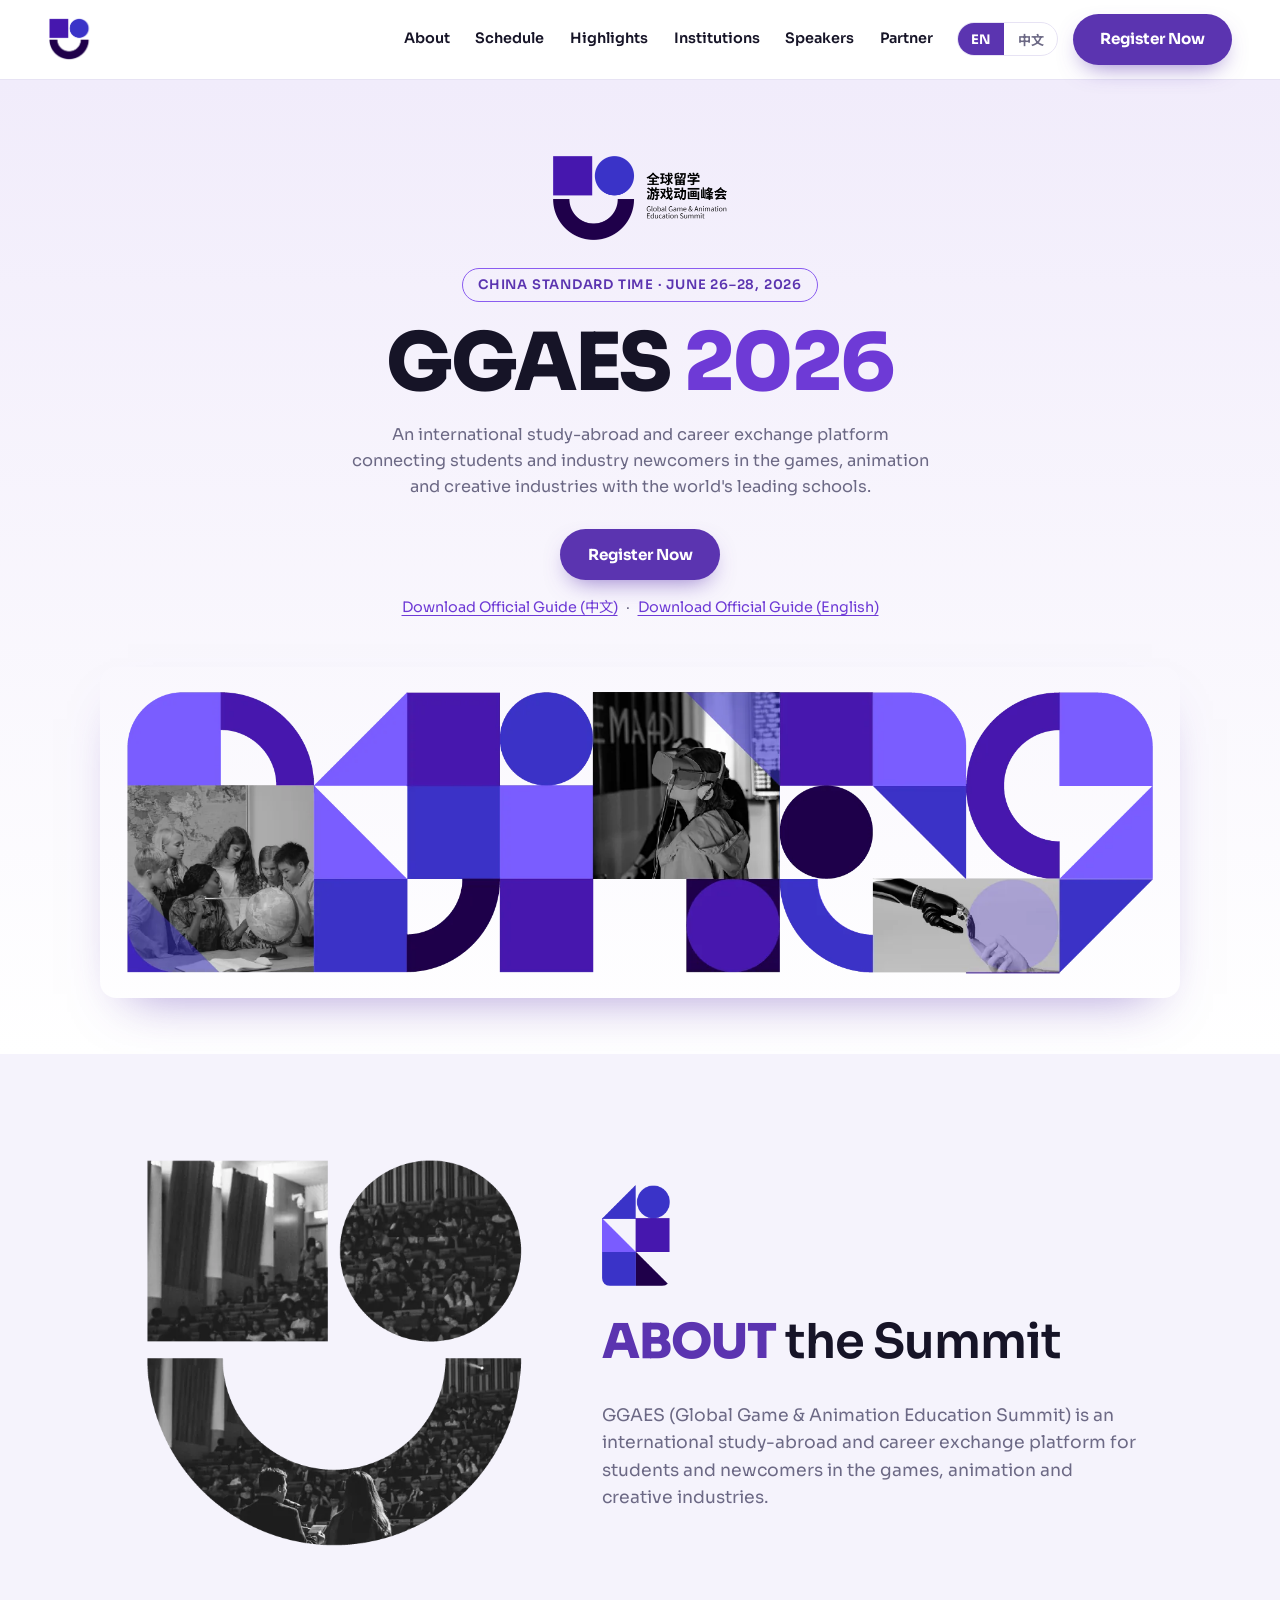
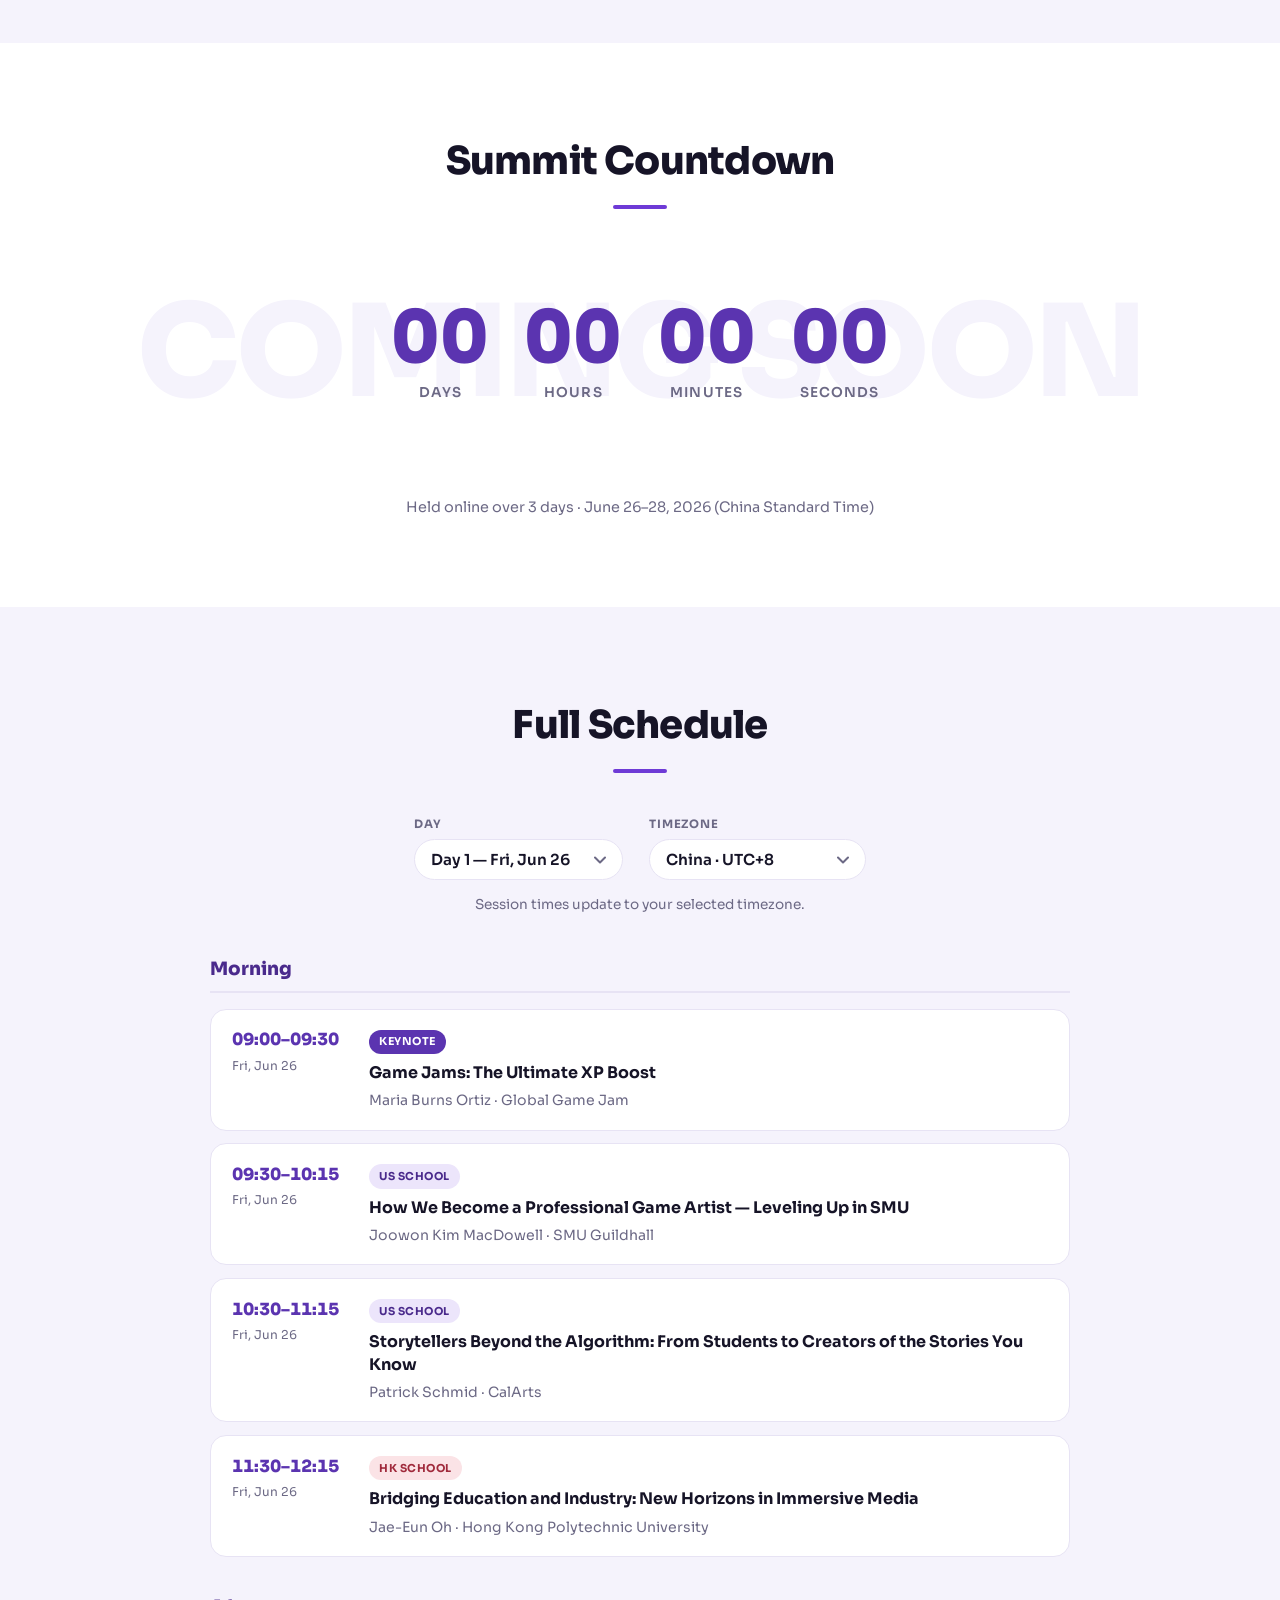
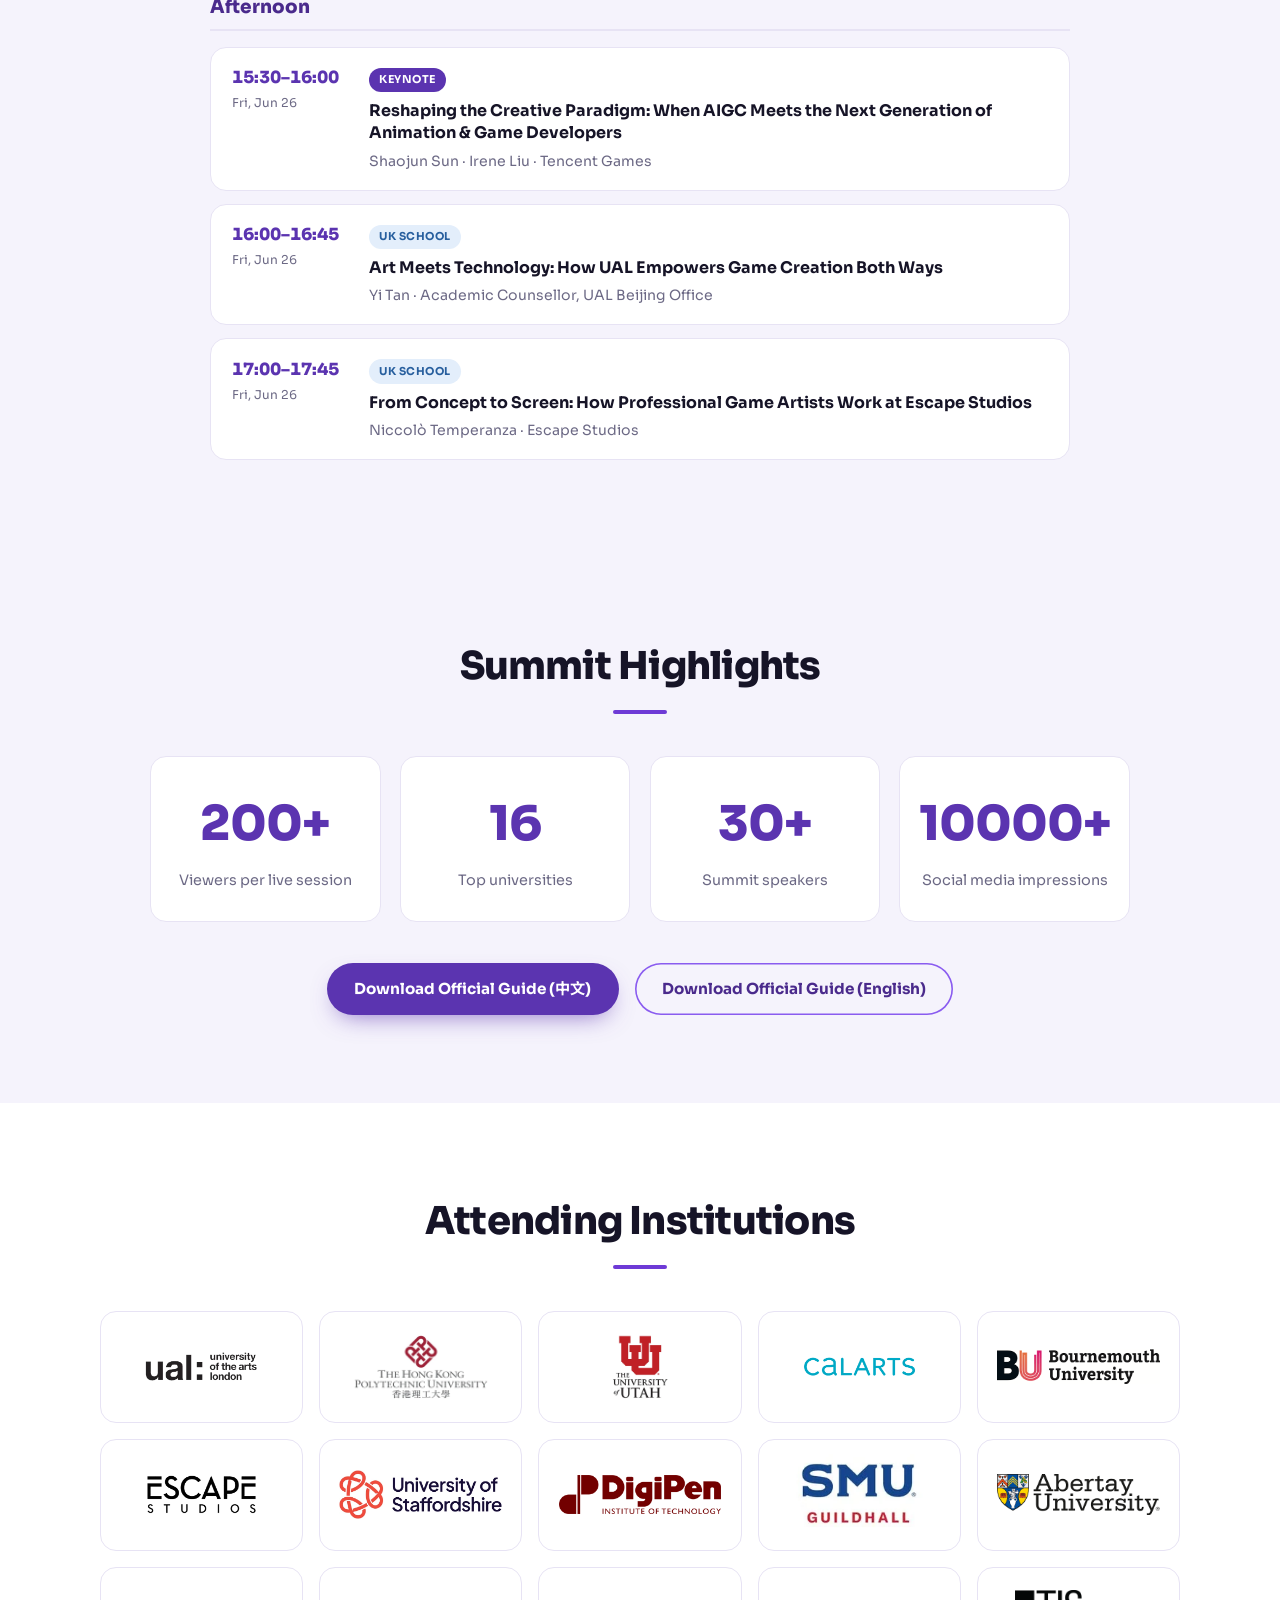
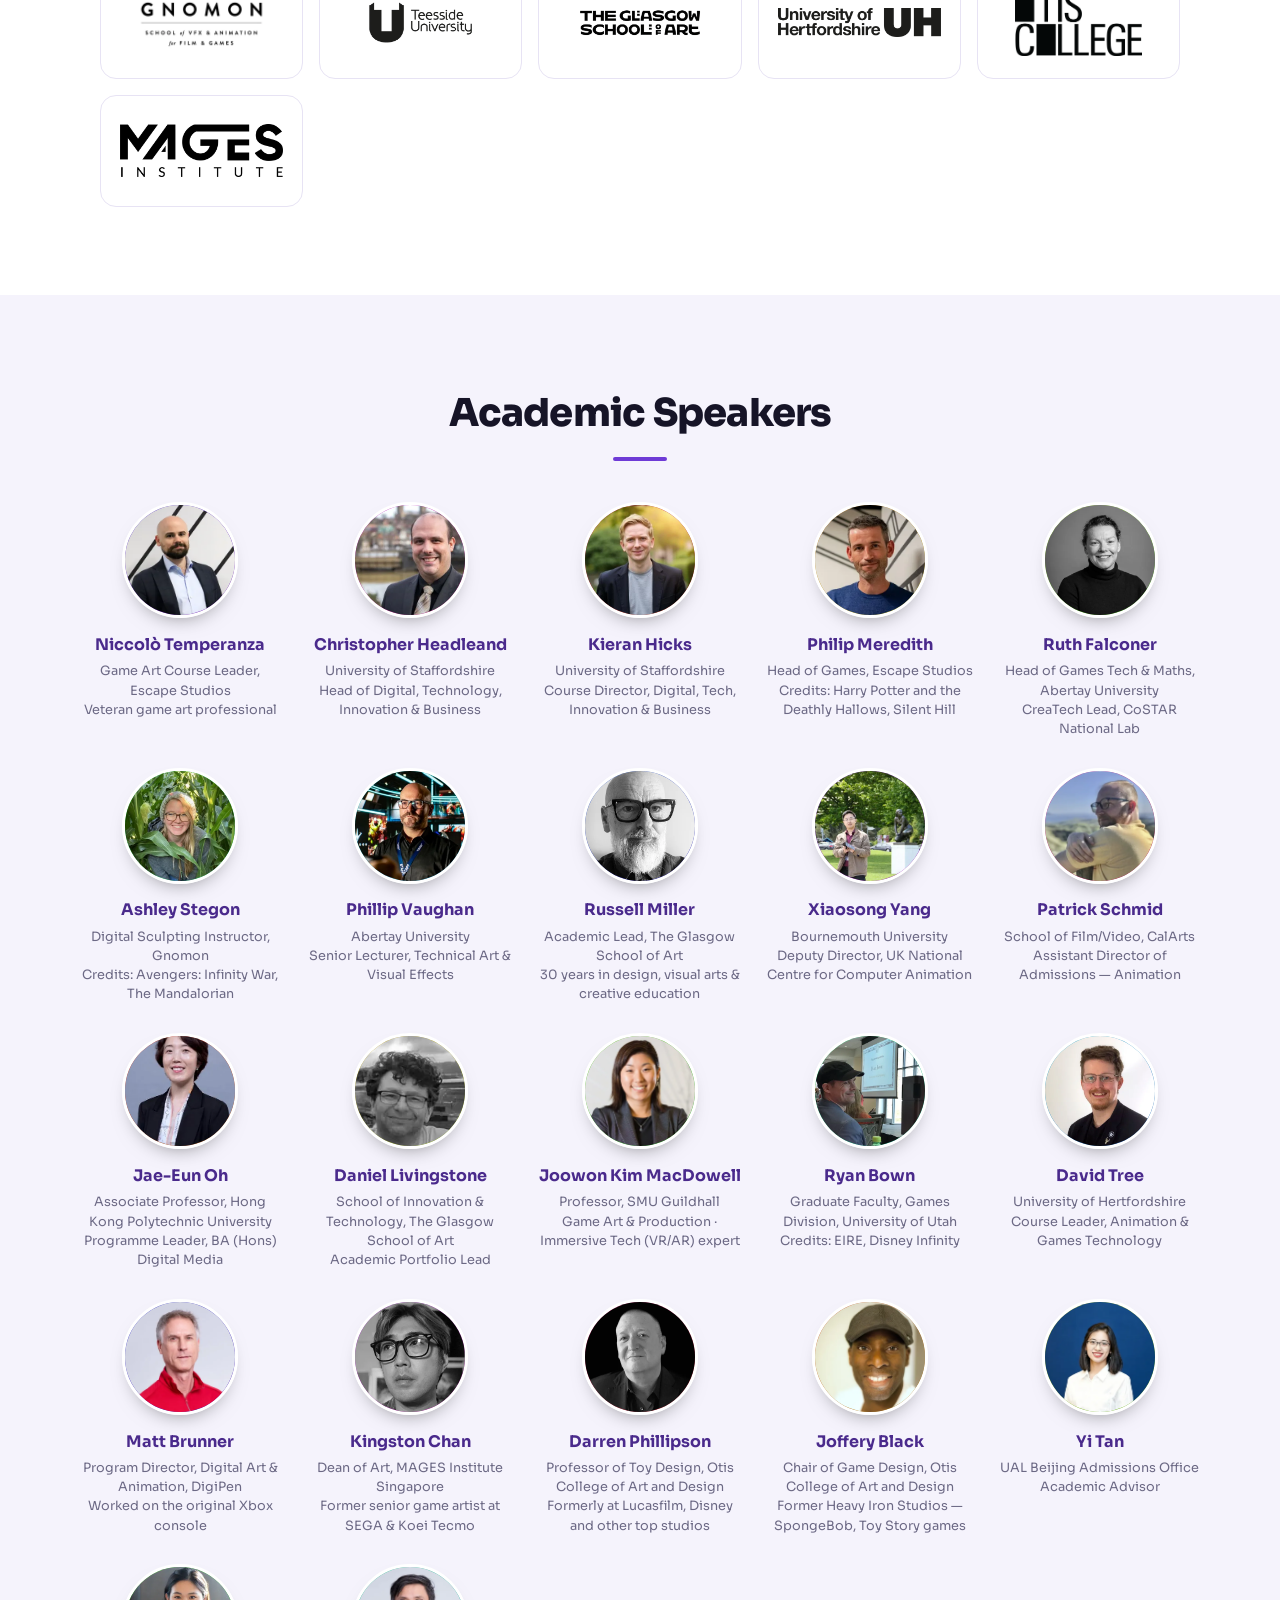
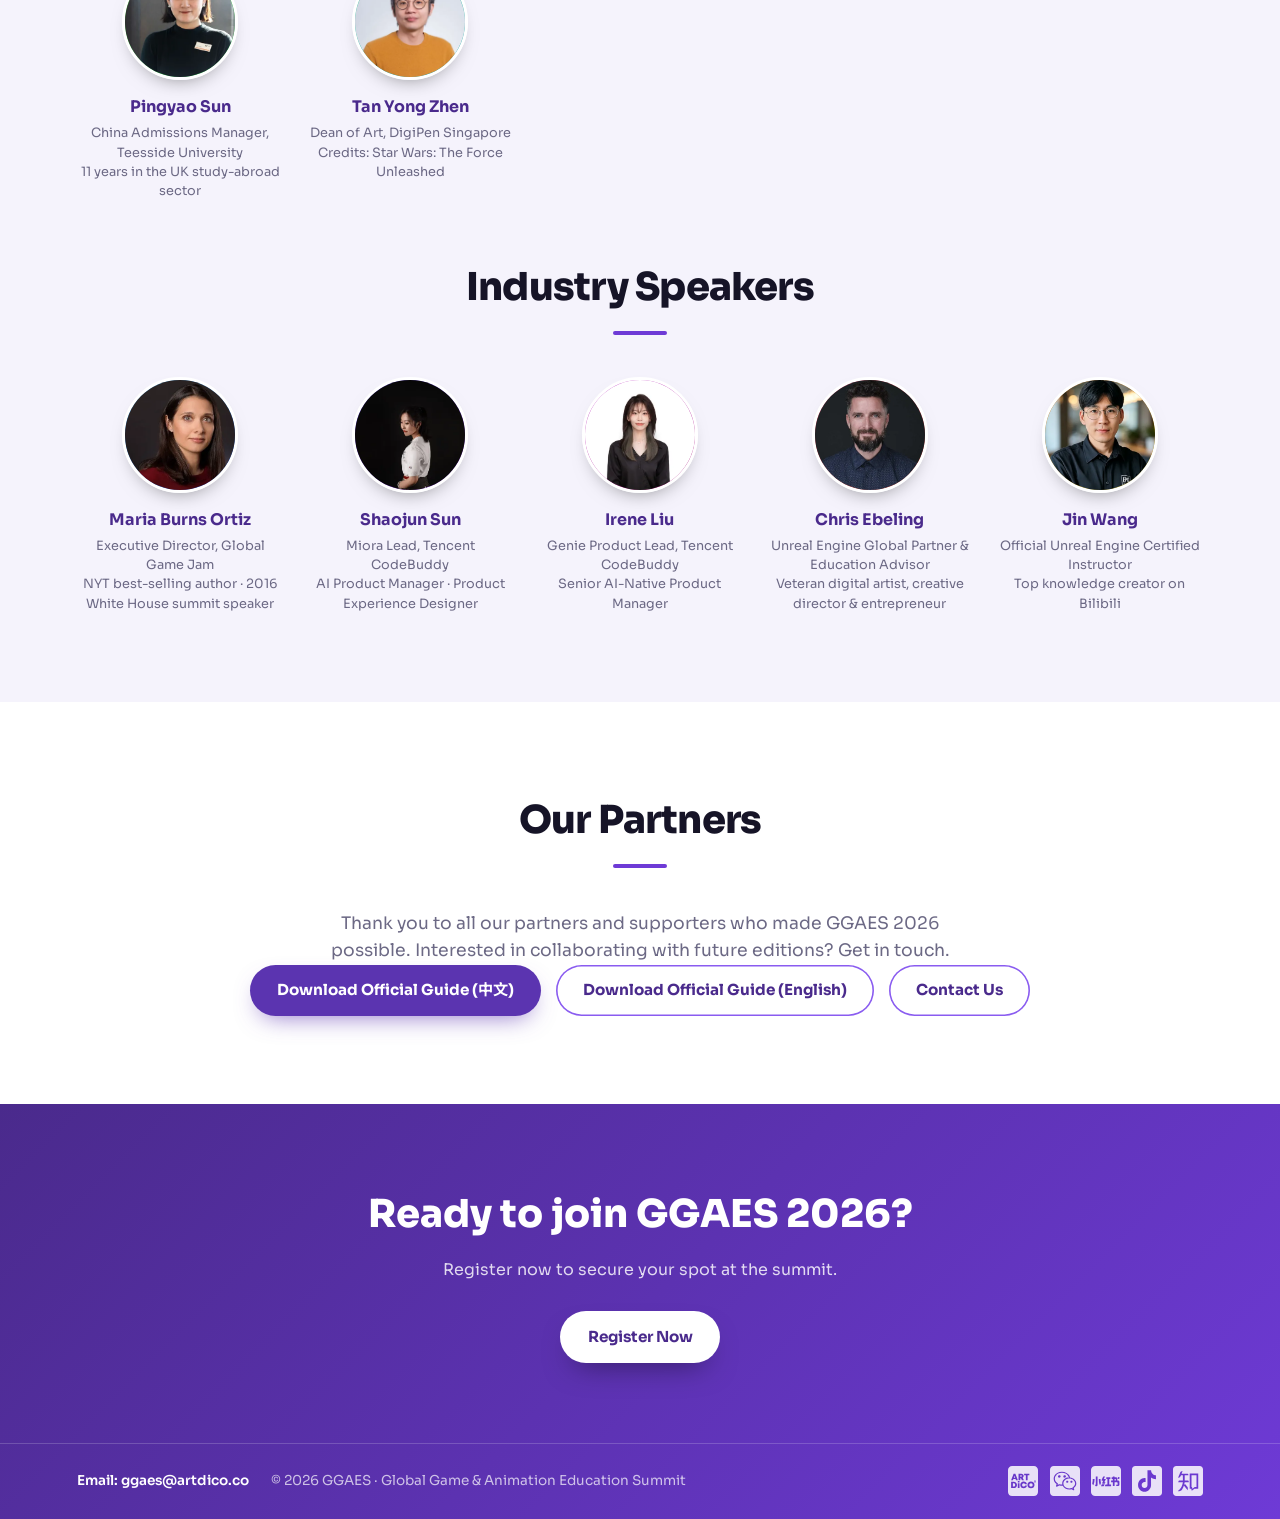
==== commit 753aceea: "Add ebook download links to hero section Adds a subtle two-link row (中文 · English) below the Registe" ====
--- a/index.html
+++ b/index.html
@@ -53,6 +53,11 @@
         <h1 class="hero-title">GGAES <span>2026</span></h1>
         <p class="hero-desc" data-i18n="heroDesc">An international study-abroad and career exchange platform connecting students and industry newcomers in the games, animation and creative industries with the world's leading schools.</p>
         <a class="btn btn-primary" href="http://www.huodongxing.com/event/3858745771600?td=9525102647817" target="_blank" rel="noopener noreferrer" data-i18n="register">Register Now</a>
+        <div class="hero-downloads">
+          <a href="GGAES-OfficialCH-WEB.pdf" target="_blank" rel="noopener" download data-i18n="downloadCH">下载官方手册（中文）</a>
+          <span class="hero-downloads-sep">·</span>
+          <a href="GGAES-OfficialEN-WEB.pdf" target="_blank" rel="noopener" download data-i18n="downloadEN">Download Official Guide (English)</a>
+        </div>
       </div>
       <div class="hero-banner">
         <img src="hero-visual.webp" alt="GGAES 2026" />
--- a/styles.css
+++ b/styles.css
@@ -165,6 +165,23 @@
   margin: 1.1rem auto 1.8rem;
   max-width: 580px;
 }
+.hero-downloads {
+  display: flex;
+  align-items: center;
+  gap: 0.5rem;
+  flex-wrap: wrap;
+  justify-content: center;
+  margin-top: 1rem;
+  font-size: 0.9rem;
+}
+.hero-downloads a {
+  color: var(--purple-500);
+  text-decoration: underline;
+  text-underline-offset: 3px;
+}
+.hero-downloads a:hover { color: var(--purple-700); }
+.hero-downloads-sep { color: var(--muted); }
+
 .hero-banner {
   max-width: 1080px;
   margin: clamp(2rem, 5vw, 3rem) auto 0;
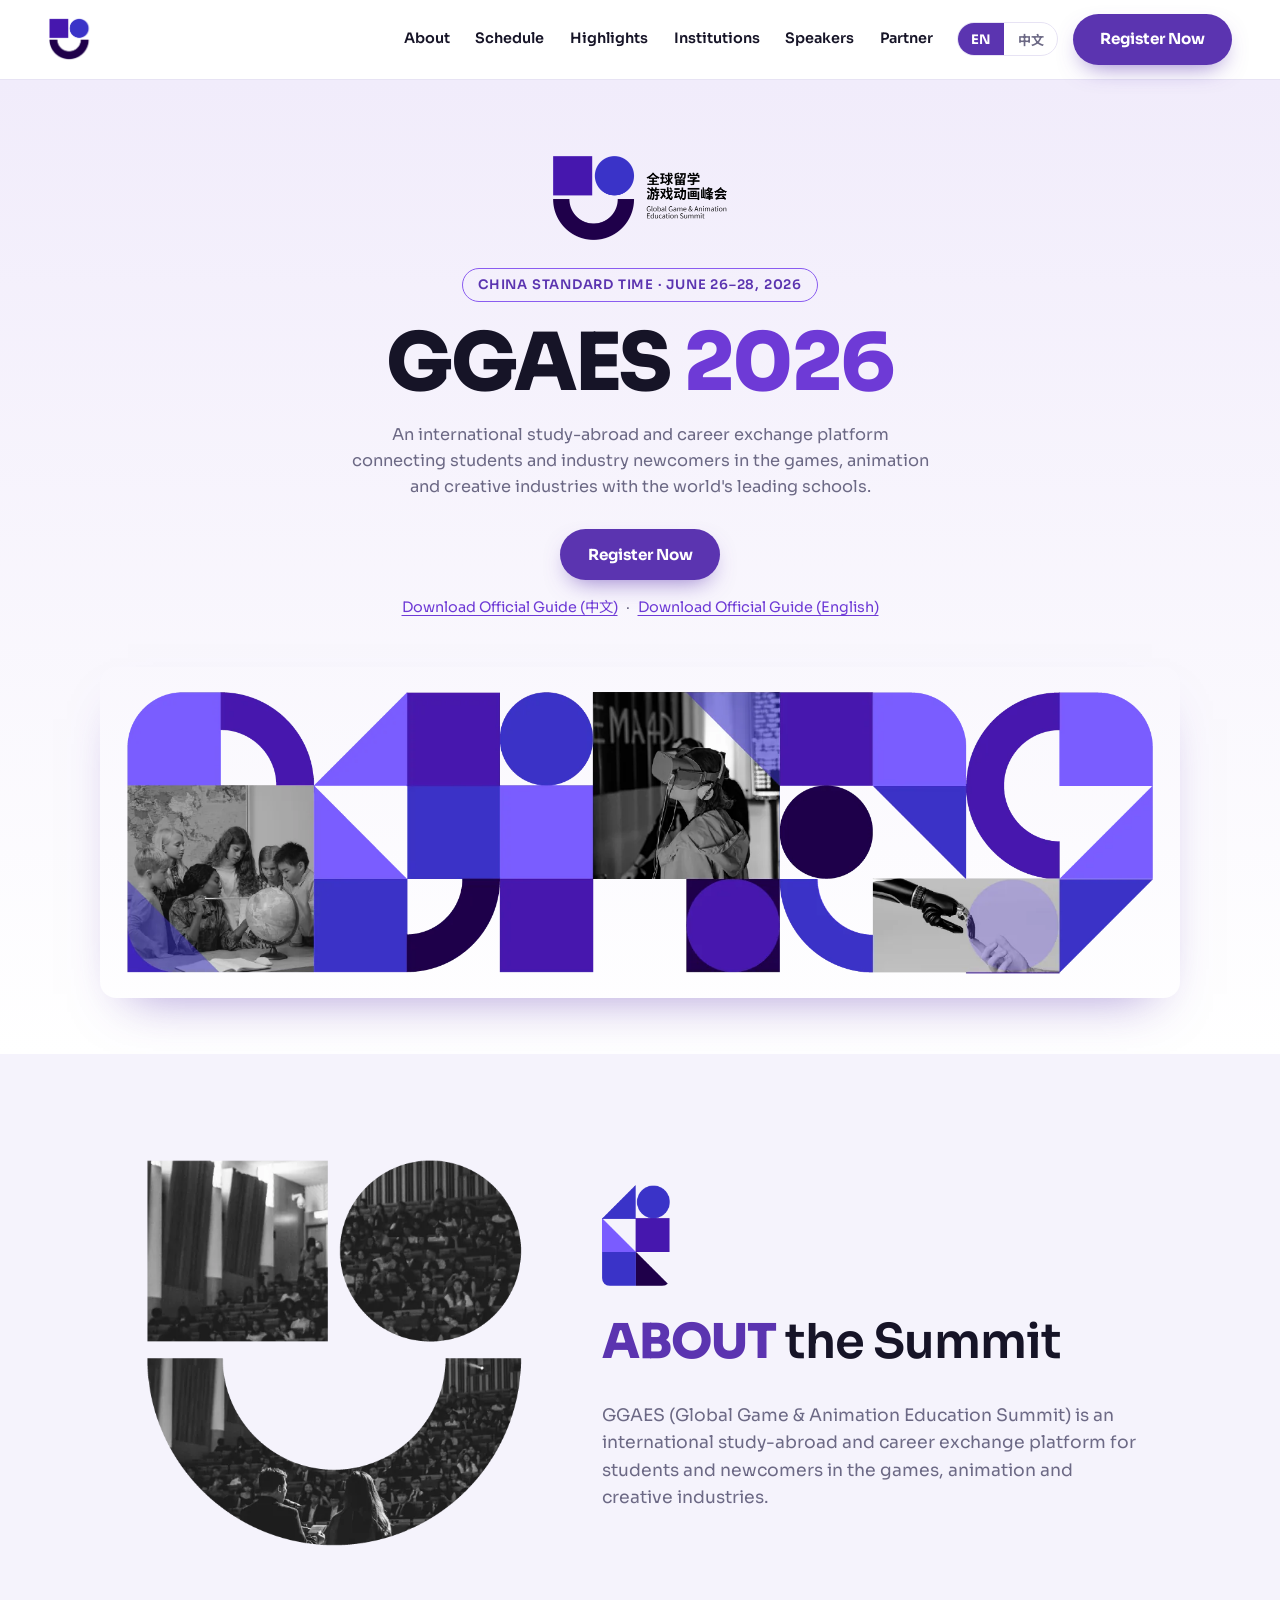
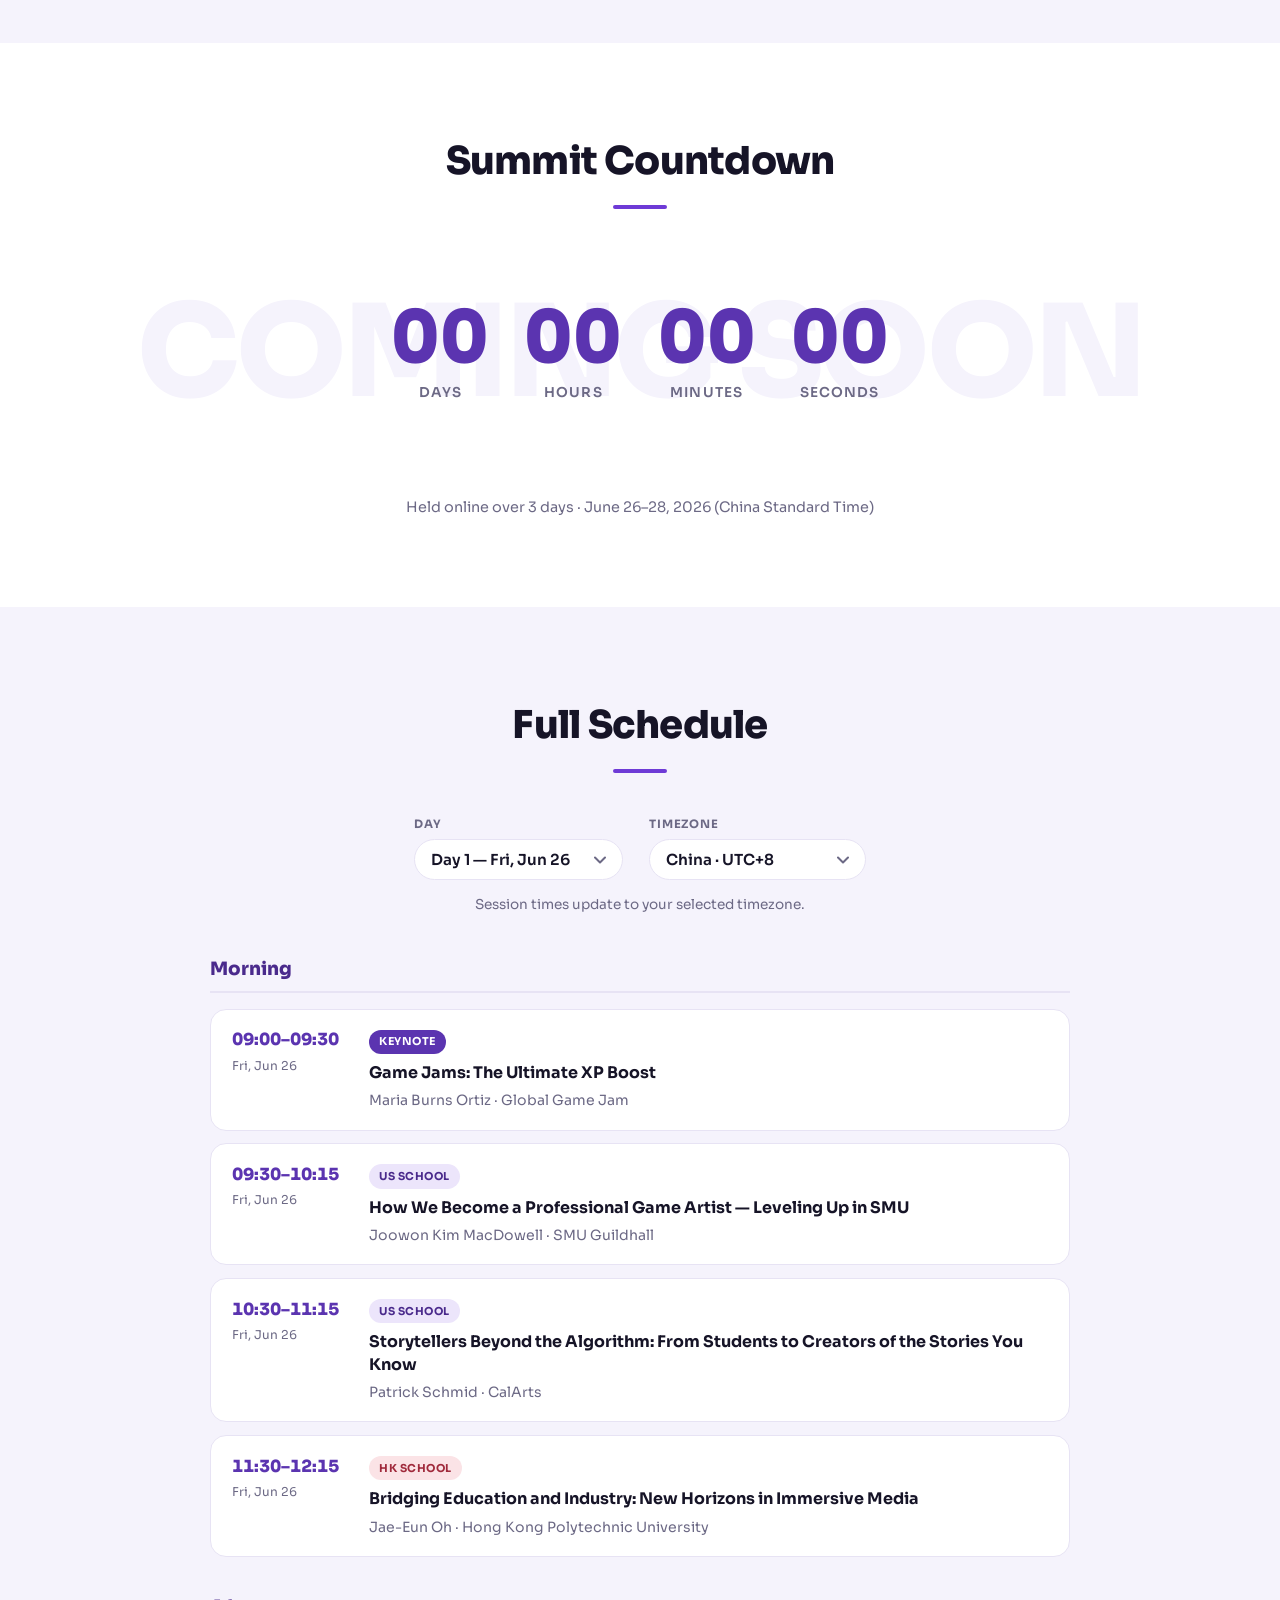
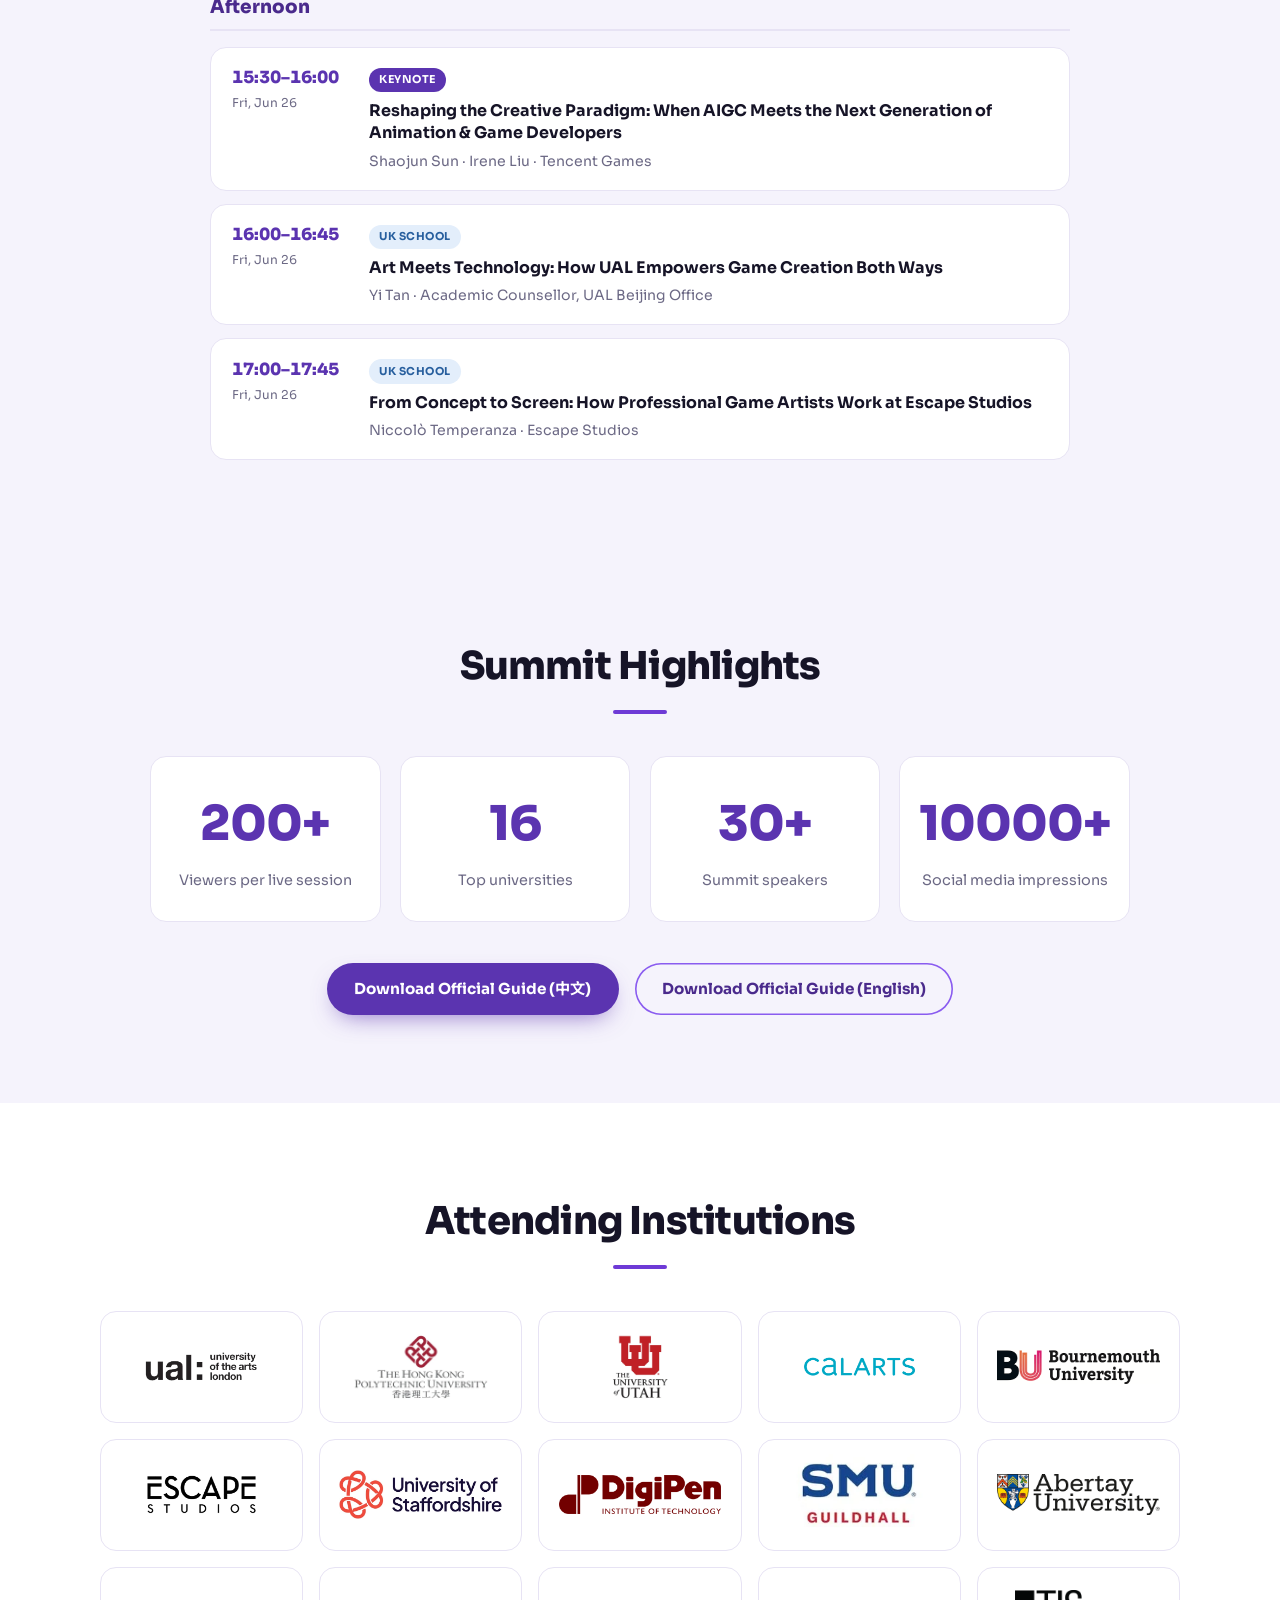
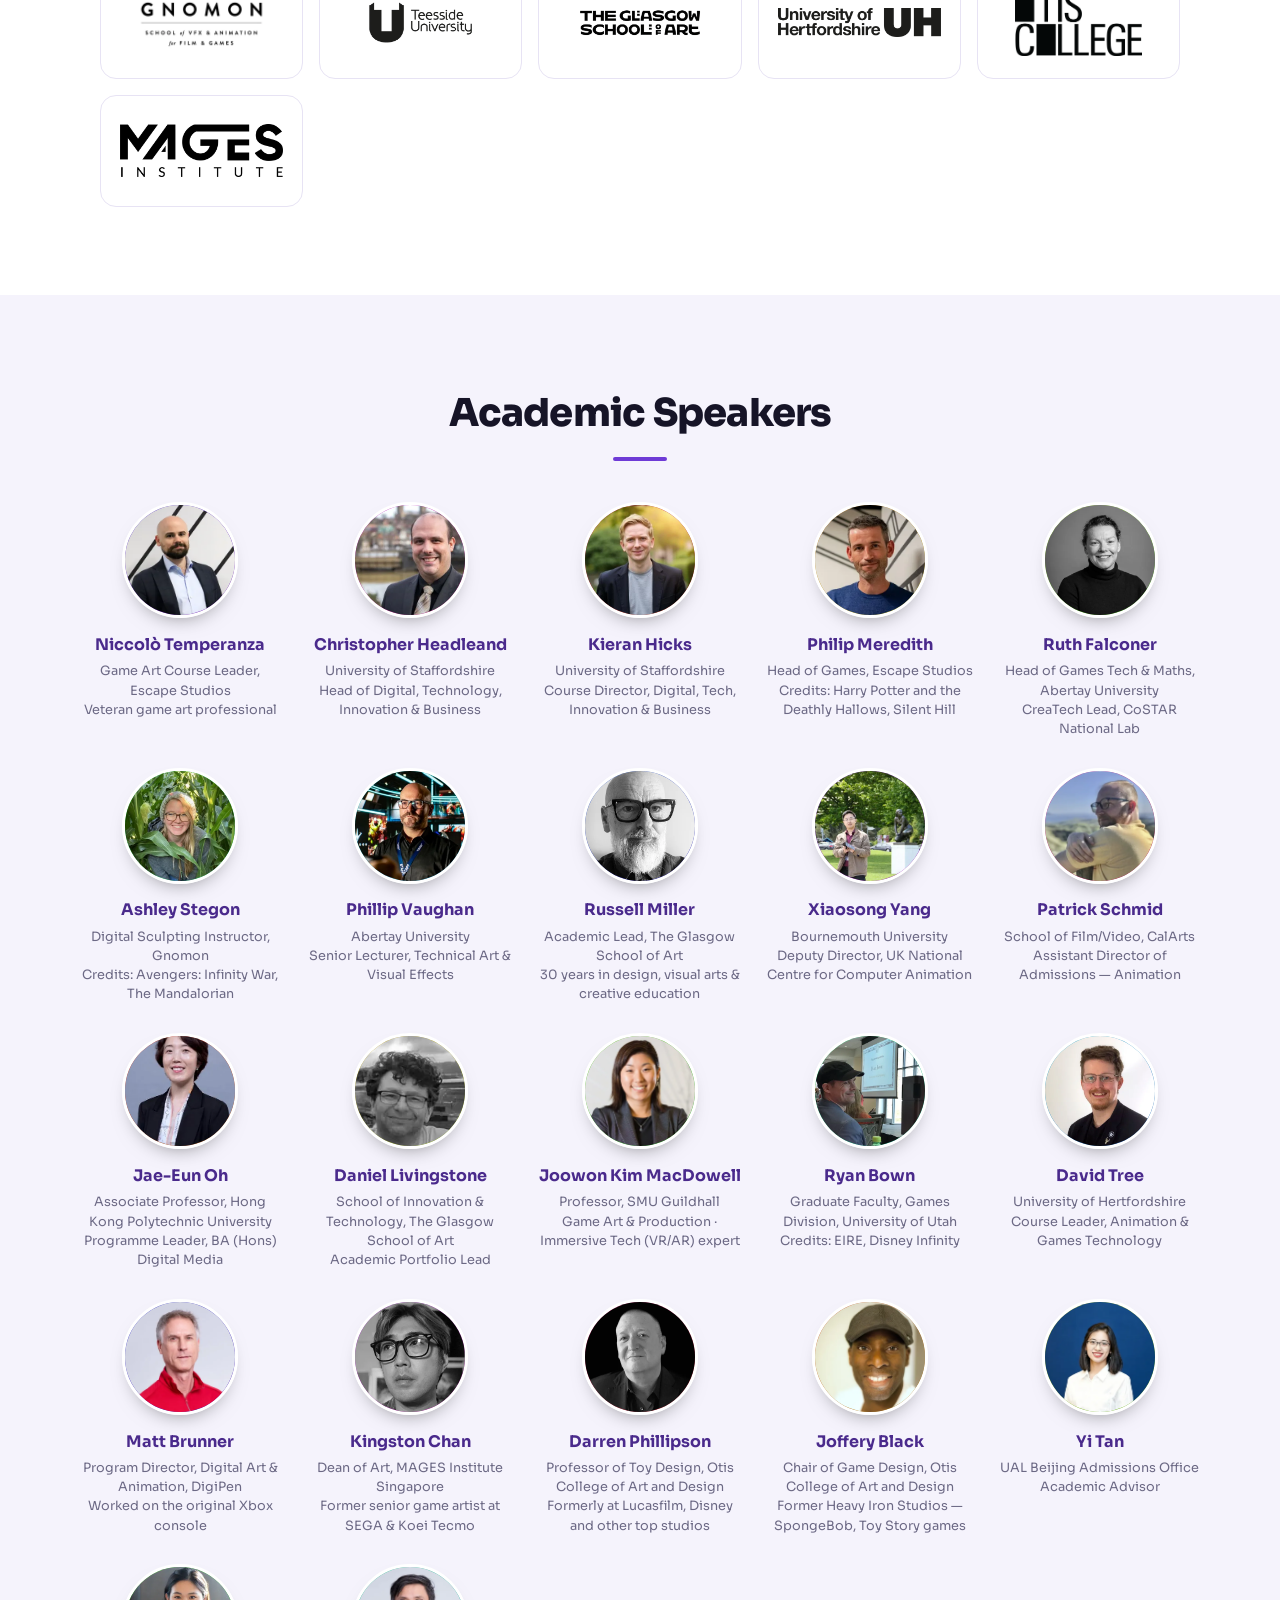
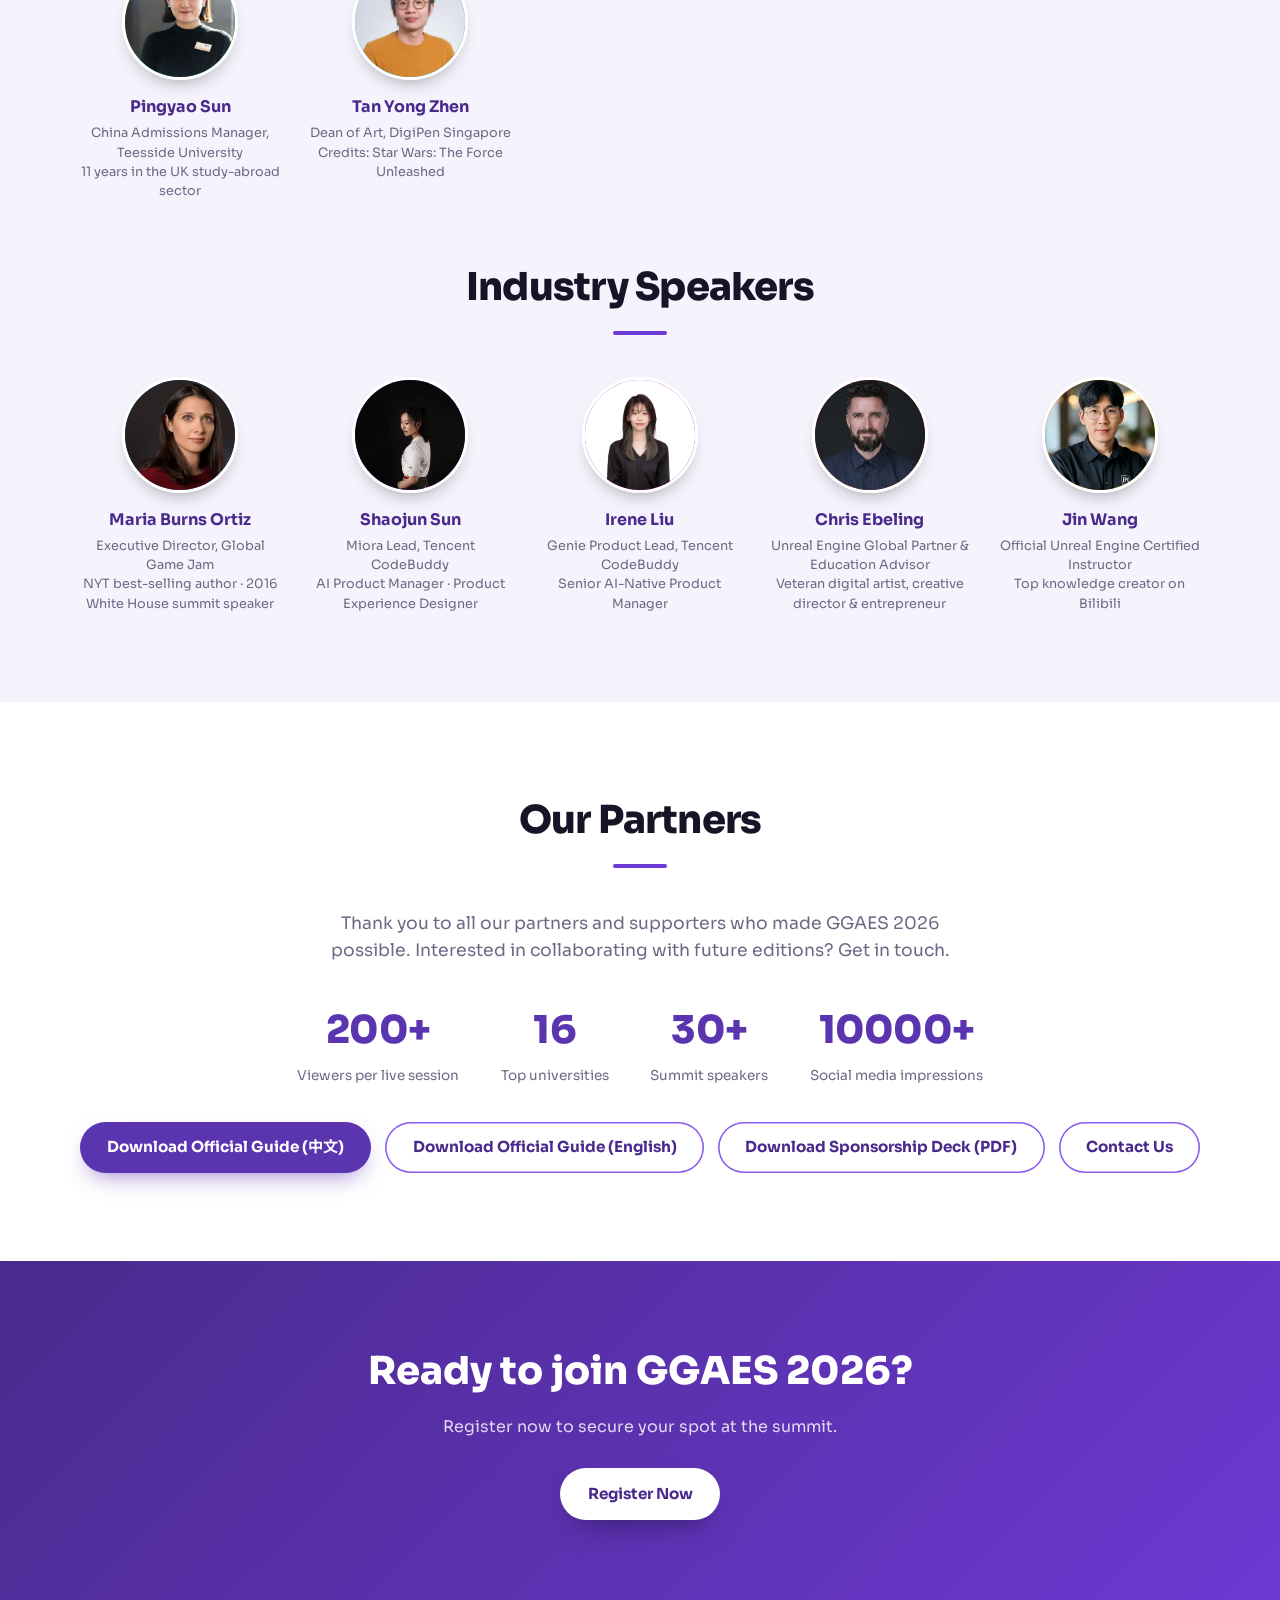
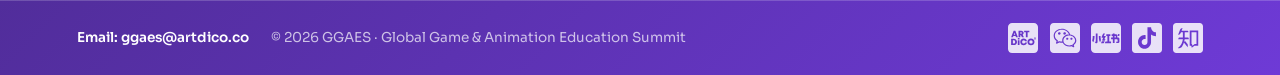
==== commit 3ccf83b7: "Restore stats and sponsorship deck to Partners section https://claude.ai/code/session_01MBNmoPcoGFnw" ====
--- a/index.html
+++ b/index.html
@@ -136,9 +136,16 @@
     <section class="sponsor" id="sponsor">
       <h2 class="section-title" data-i18n="sponsorTitle">Our Partners</h2>
       <p class="sponsor-lead" data-i18n="sponsorLead">Thank you to all our partners and supporters who made GGAES 2026 possible. Interested in collaborating with future editions? Get in touch.</p>
+      <ul class="sponsor-reach">
+        <li><strong>200+</strong><span data-i18n="stat1">Viewers per live session</span></li>
+        <li><strong>16</strong><span data-i18n="stat2">Top universities</span></li>
+        <li><strong>30+</strong><span data-i18n="stat3">Summit speakers</span></li>
+        <li><strong>10000+</strong><span data-i18n="stat4">Social media impressions</span></li>
+      </ul>
       <div class="sponsor-actions">
         <a class="btn btn-primary" href="GGAES-OfficialCH-WEB.pdf" target="_blank" rel="noopener" download data-i18n="downloadCH">下载官方手册（中文）</a>
         <a class="btn btn-outline" href="GGAES-OfficialEN-WEB.pdf" target="_blank" rel="noopener" download data-i18n="downloadEN">Download Official Guide (English)</a>
+        <a class="btn btn-outline" href="GGAES2026-sponsorship.pdf" target="_blank" rel="noopener" download data-i18n="sponsorDownload">Download Sponsorship Deck (PDF)</a>
         <a class="btn btn-outline" href="mailto:ggaes@artdico.co" data-i18n="sponsorContact">Contact Us</a>
       </div>
     </section>
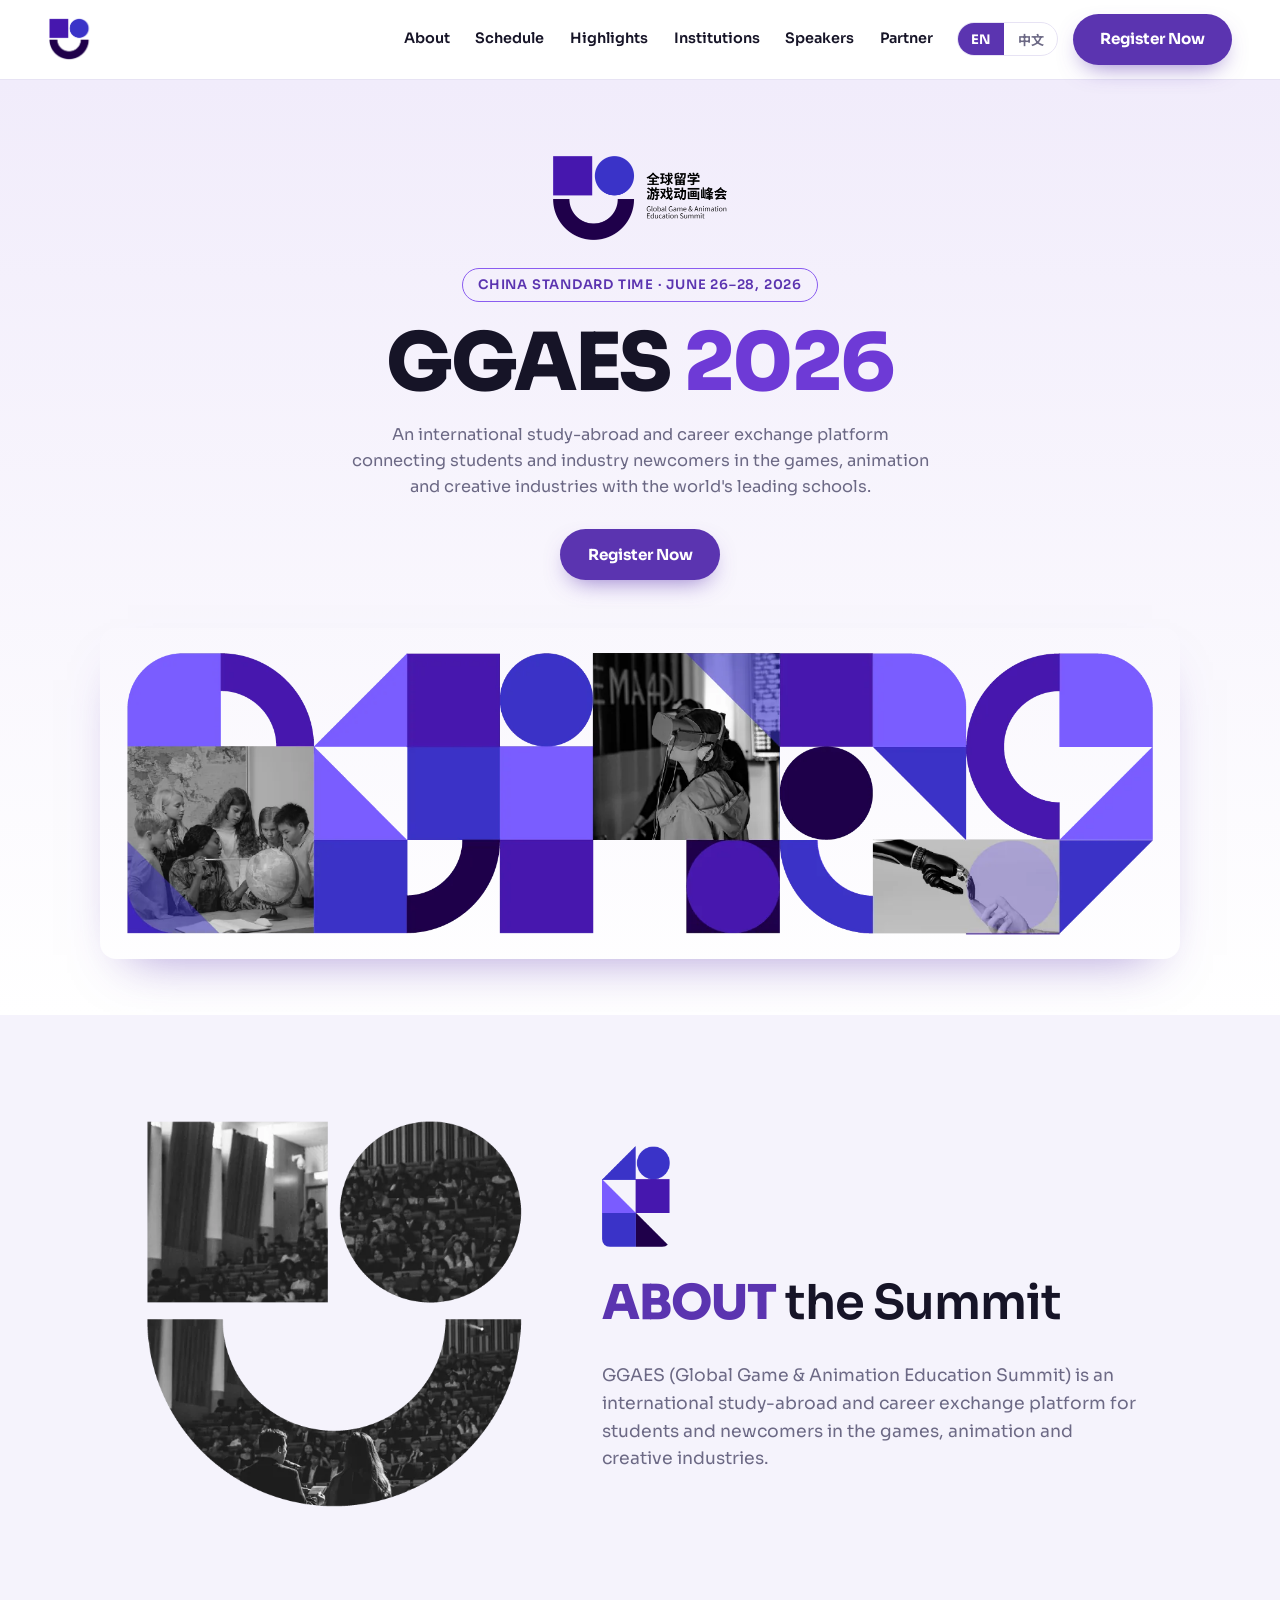
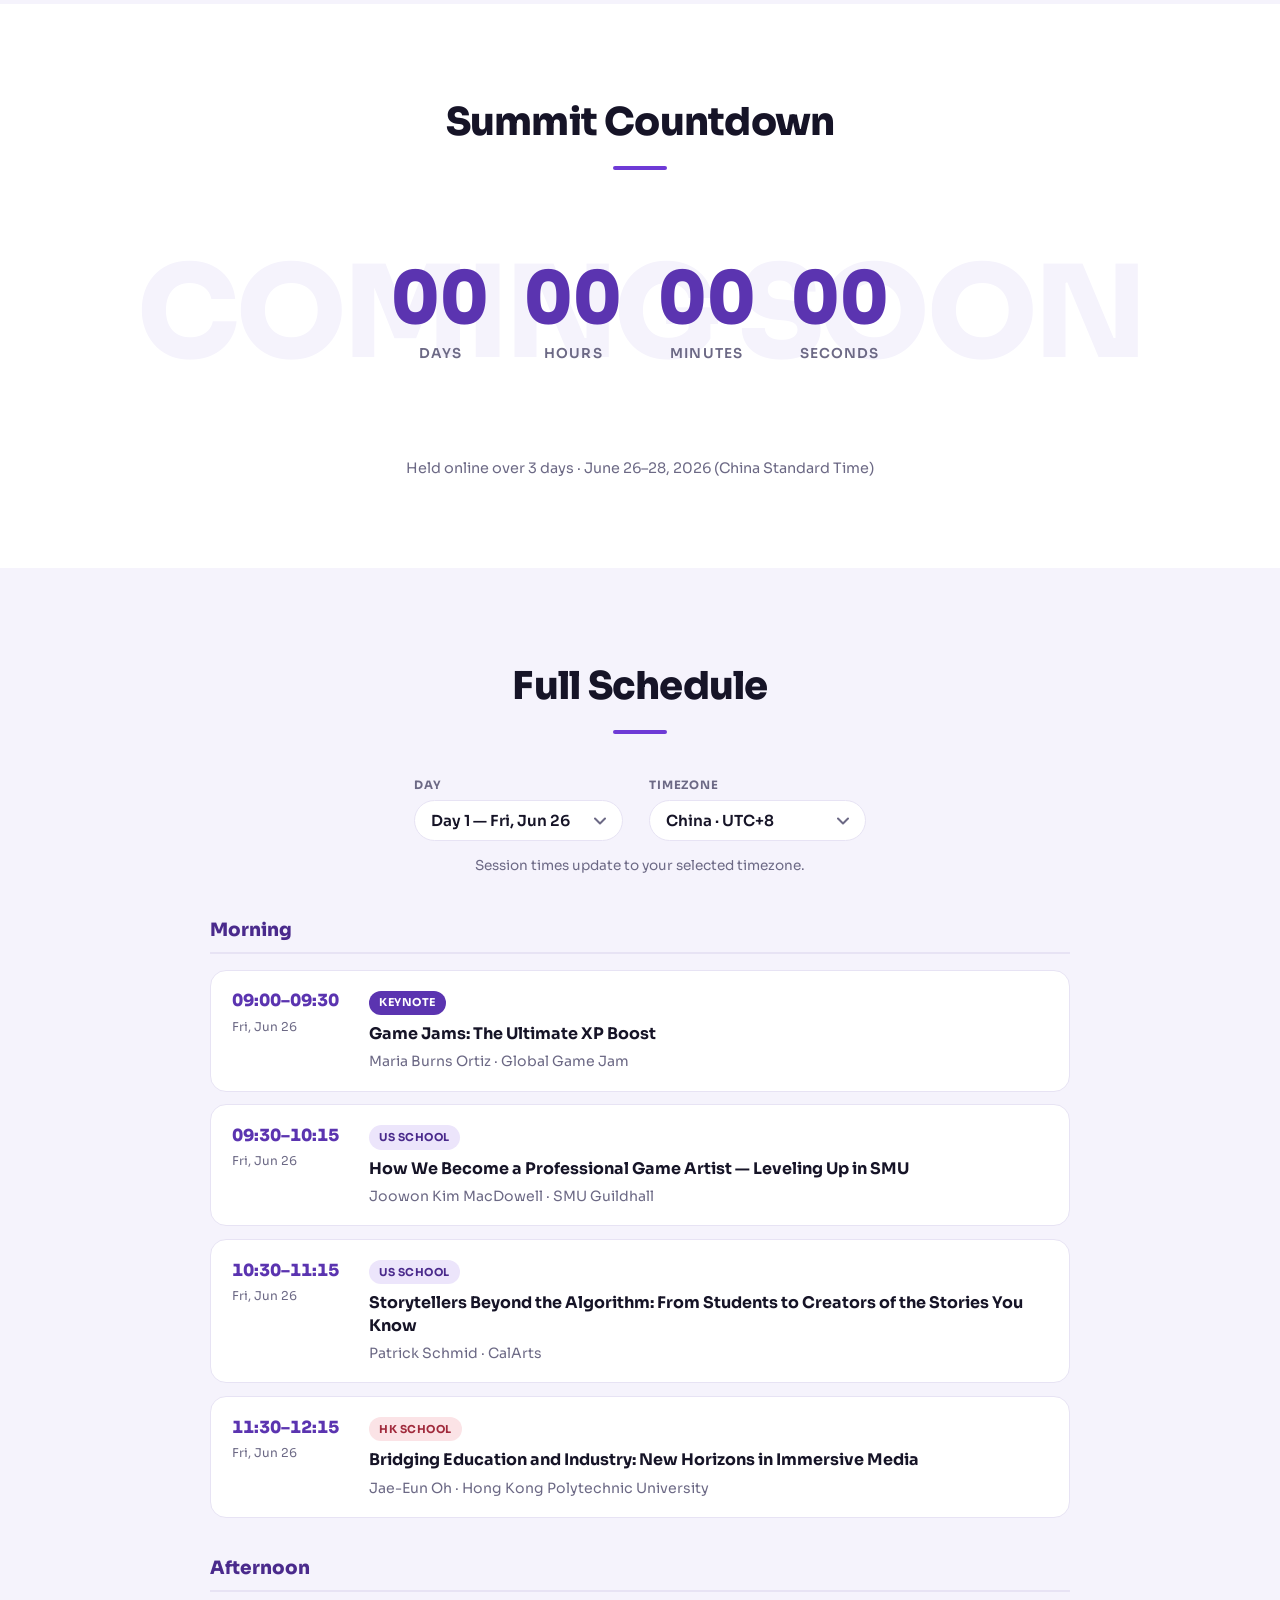
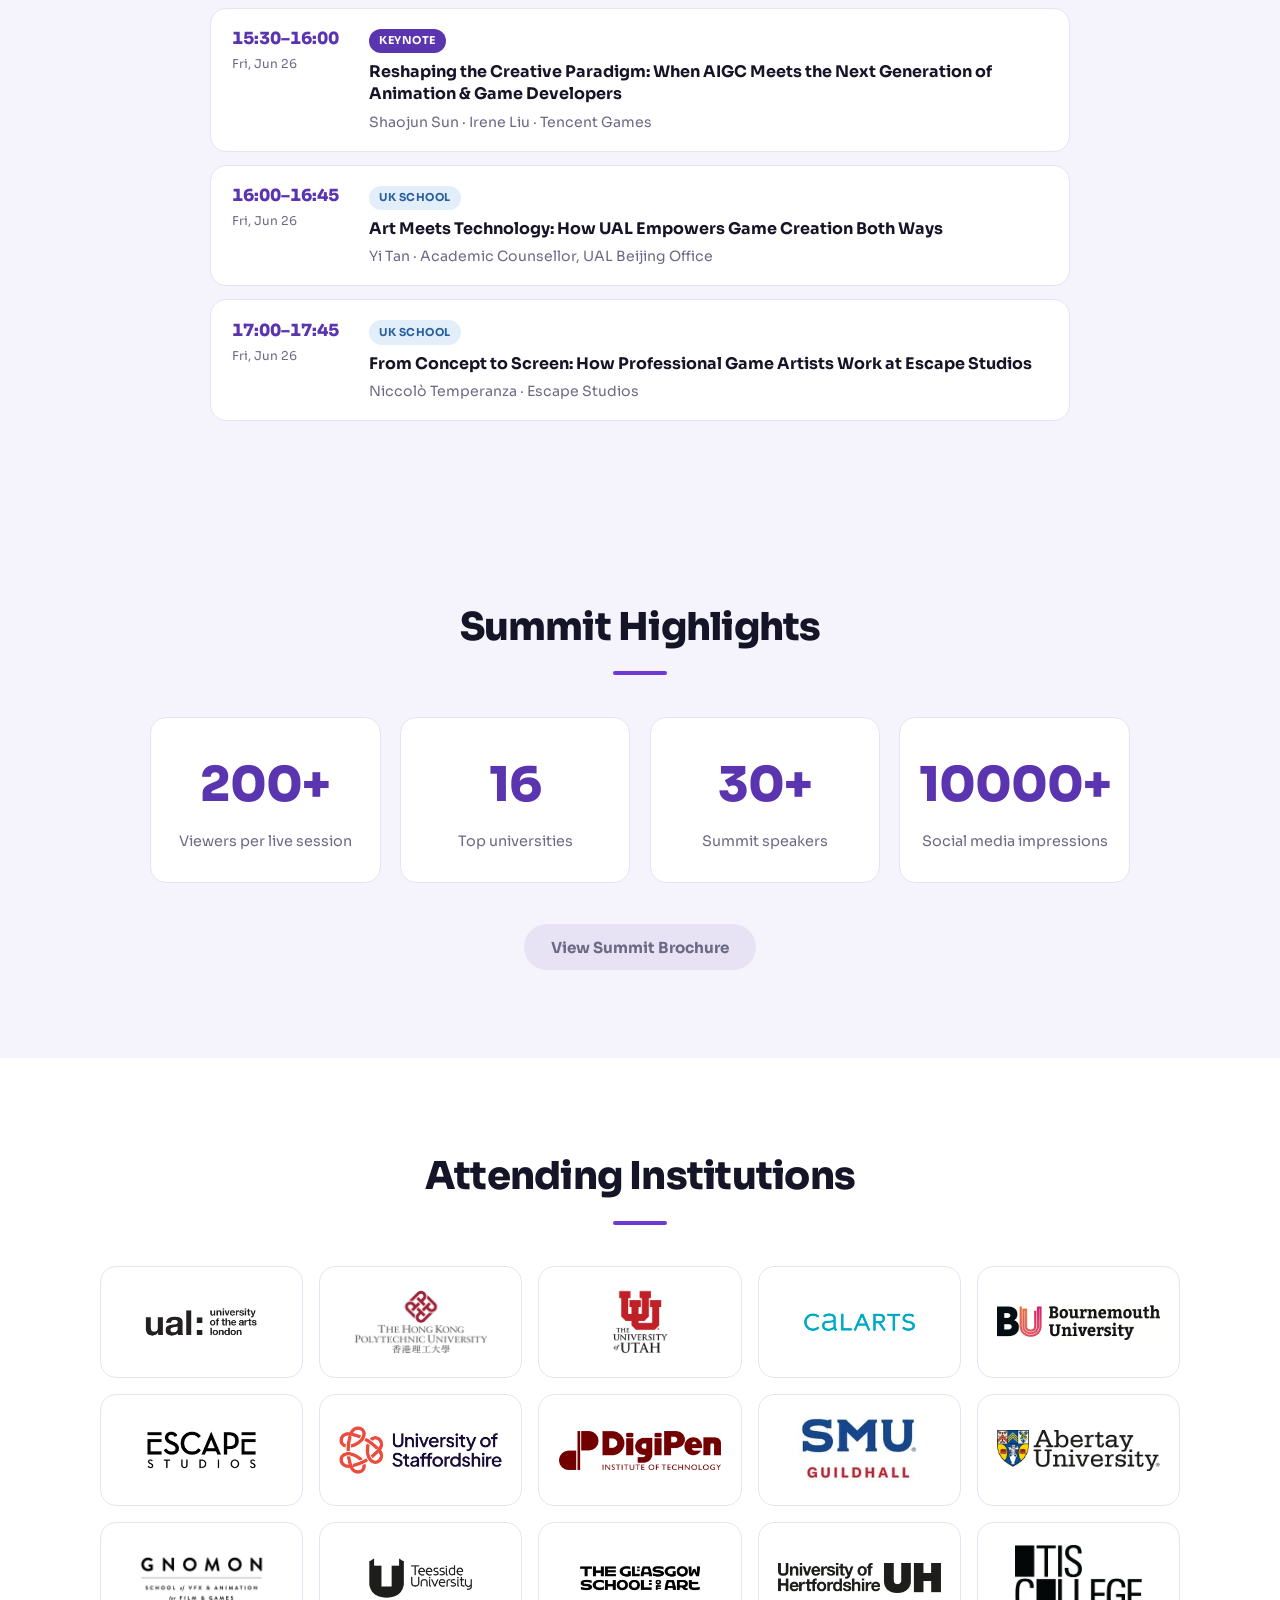
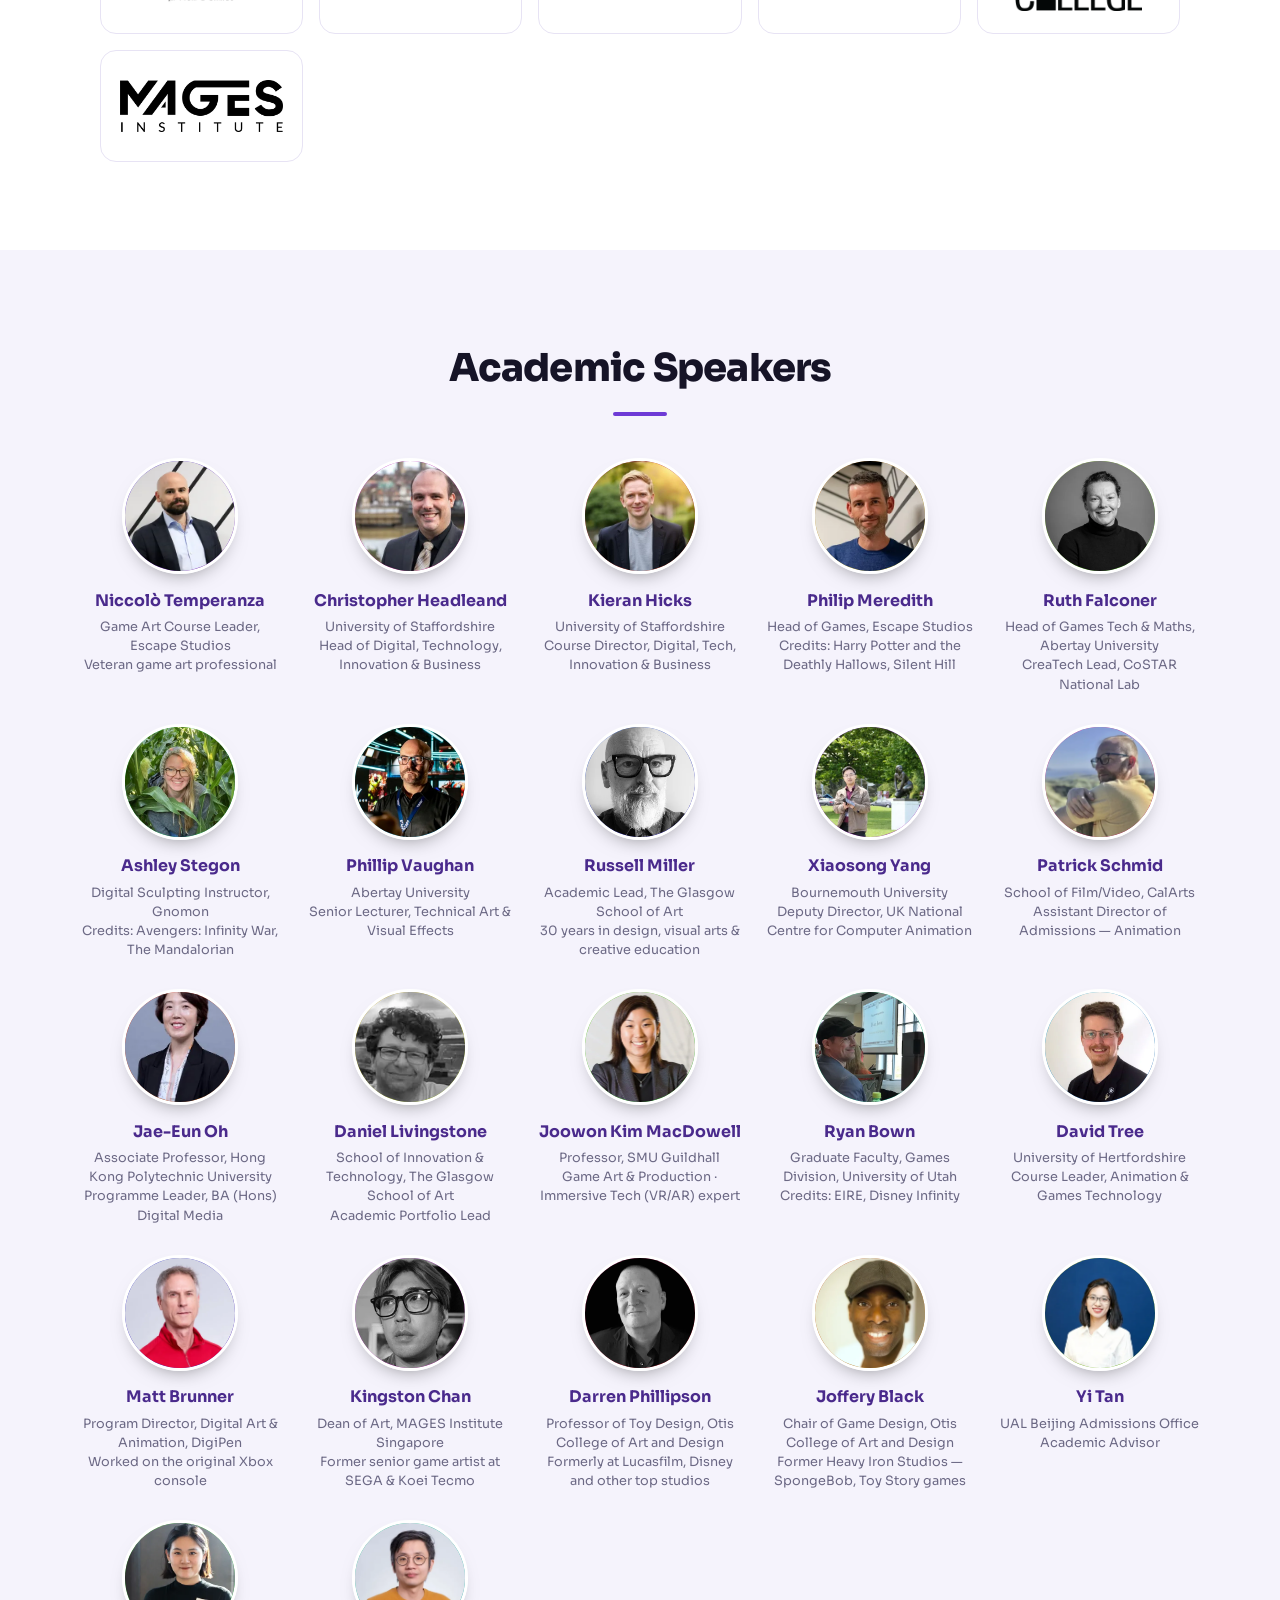
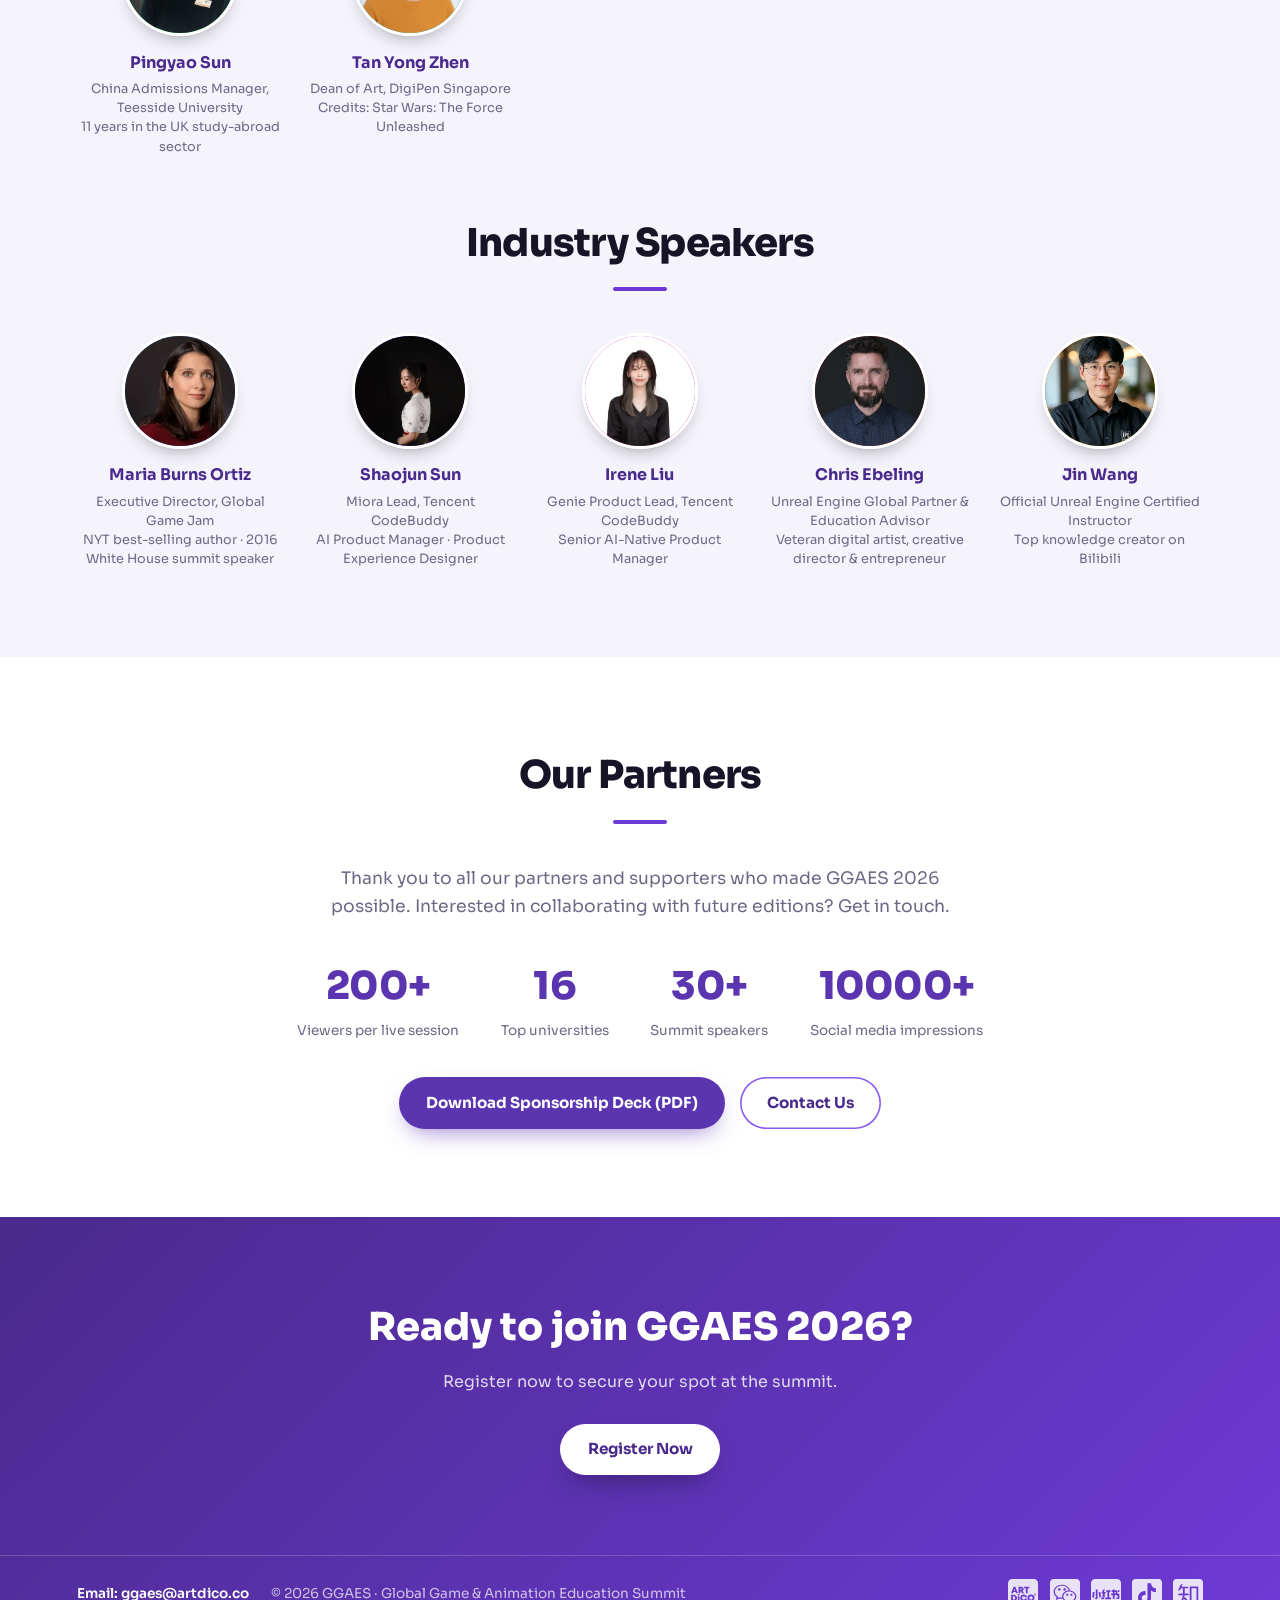
==== commit 15f3d683: "Add Open Graph / Twitter meta tags and social preview image Adds og:/twitter: meta tags and a 1200x6" ====
--- a/index.html
+++ b/index.html
@@ -15,6 +15,30 @@
 
   <title>GGAES 2026 · Global Game & Animation Education Summit</title>
   <meta name="description" content="GGAES 2026 — Global Game & Animation Education Summit. An international study-abroad and career exchange platform for the games, animation and creative industries." />
+
+  <!-- Open Graph / LinkedIn / Facebook / WeChat -->
+  <meta property="og:type" content="website" />
+  <meta property="og:site_name" content="GGAES 2026" />
+  <meta property="og:url" content="https://ggaes.global/" />
+  <meta property="og:title" content="GGAES 2026 · Global Game & Animation Education Summit" />
+  <meta property="og:description" content="An international study-abroad and career exchange platform for the games, animation and creative industries. Online · June 26–28, 2026 (China Standard Time)." />
+  <meta property="og:image" content="https://ggaes.global/og-cover.jpg" />
+  <meta property="og:image:secure_url" content="https://ggaes.global/og-cover.jpg" />
+  <meta property="og:image:type" content="image/jpeg" />
+  <meta property="og:image:width" content="1200" />
+  <meta property="og:image:height" content="630" />
+  <meta property="og:image:alt" content="GGAES 2026 — Global Game & Animation Education Summit · Online, June 26–28, 2026" />
+  <meta property="og:locale" content="en_US" />
+  <meta property="og:locale:alternate" content="zh_CN" />
+
+  <!-- Twitter / X Card -->
+  <meta name="twitter:card" content="summary_large_image" />
+  <meta name="twitter:title" content="GGAES 2026 · Global Game & Animation Education Summit" />
+  <meta name="twitter:description" content="An international study-abroad and career exchange platform for the games, animation and creative industries. Online · June 26–28, 2026 (CST)." />
+  <meta name="twitter:image" content="https://ggaes.global/og-cover.jpg" />
+  <meta name="twitter:image:alt" content="GGAES 2026 — Global Game & Animation Education Summit" />
+
+  <link rel="canonical" href="https://ggaes.global/" />
   <link rel="icon" href="data:image/svg+xml,%3Csvg xmlns='http://www.w3.org/2000/svg' viewBox='0 0 40 40'%3E%3Crect width='40' height='40' rx='9' fill='%236e3ad6'/%3E%3Cpath d='M11 10v11a9 9 0 0 0 18 0V10' fill='none' stroke='white' stroke-width='6' stroke-linecap='round'/%3E%3C/svg%3E" />
   <link rel="preconnect" href="https://fonts.googleapis.com" />
   <link rel="preconnect" href="https://fonts.gstatic.com" crossorigin />
@@ -53,11 +77,6 @@
         <h1 class="hero-title">GGAES <span>2026</span></h1>
         <p class="hero-desc" data-i18n="heroDesc">An international study-abroad and career exchange platform connecting students and industry newcomers in the games, animation and creative industries with the world's leading schools.</p>
         <a class="btn btn-primary" href="http://www.huodongxing.com/event/3858745771600?td=9525102647817" target="_blank" rel="noopener noreferrer" data-i18n="register">Register Now</a>
-        <div class="hero-downloads">
-          <a href="GGAES-OfficialCH-WEB.pdf" target="_blank" rel="noopener" download data-i18n="downloadCH">下载官方手册（中文）</a>
-          <span class="hero-downloads-sep">·</span>
-          <a href="GGAES-OfficialEN-WEB.pdf" target="_blank" rel="noopener" download data-i18n="downloadEN">Download Official Guide (English)</a>
-        </div>
       </div>
       <div class="hero-banner">
         <img src="hero-visual.webp" alt="GGAES 2026" />
@@ -115,10 +134,9 @@
         <div class="stat"><span class="stat-num">30+</span><span class="stat-label" data-i18n="stat3">Summit speakers</span></div>
         <div class="stat"><span class="stat-num">10000+</span><span class="stat-label" data-i18n="stat4">Social media impressions</span></div>
       </div>
-      <div class="brochure-cta">
-        <a class="btn btn-primary" href="GGAES-OfficialCH-WEB.pdf" target="_blank" rel="noopener" download data-i18n="downloadCH">下载官方手册（中文）</a>
-        <a class="btn btn-outline" href="GGAES-OfficialEN-WEB.pdf" target="_blank" rel="noopener" download data-i18n="downloadEN">Download Official Guide (English)</a>
-      </div>
+      <span class="brochure-cta" data-tip-en="Coming soon" data-tip-zh="即将上线">
+        <button type="button" class="btn btn-disabled" disabled data-i18n="viewBrochure">View Summit Brochure</button>
+      </span>
     </section>
 
     <section class="institutions" id="institutions">
@@ -134,8 +152,8 @@
     </section>
 
     <section class="sponsor" id="sponsor">
-      <h2 class="section-title" data-i18n="sponsorTitle">Our Partners</h2>
-      <p class="sponsor-lead" data-i18n="sponsorLead">Thank you to all our partners and supporters who made GGAES 2026 possible. Interested in collaborating with future editions? Get in touch.</p>
+      <h2 class="section-title" data-i18n="sponsorTitle">Brand Partnership</h2>
+      <p class="sponsor-lead" data-i18n="sponsorLead">Partner with GGAES 2026 to put your brand in front of a global community of game- and animation-focused students, educators and industry newcomers across three days of live programming.</p>
       <ul class="sponsor-reach">
         <li><strong>200+</strong><span data-i18n="stat1">Viewers per live session</span></li>
         <li><strong>16</strong><span data-i18n="stat2">Top universities</span></li>
@@ -143,9 +161,7 @@
         <li><strong>10000+</strong><span data-i18n="stat4">Social media impressions</span></li>
       </ul>
       <div class="sponsor-actions">
-        <a class="btn btn-primary" href="GGAES-OfficialCH-WEB.pdf" target="_blank" rel="noopener" download data-i18n="downloadCH">下载官方手册（中文）</a>
-        <a class="btn btn-outline" href="GGAES-OfficialEN-WEB.pdf" target="_blank" rel="noopener" download data-i18n="downloadEN">Download Official Guide (English)</a>
-        <a class="btn btn-outline" href="GGAES2026-sponsorship.pdf" target="_blank" rel="noopener" download data-i18n="sponsorDownload">Download Sponsorship Deck (PDF)</a>
+        <a class="btn btn-primary" href="GGAES2026-sponsorship.pdf" target="_blank" rel="noopener" download data-i18n="sponsorDownload">Download Sponsorship Deck (PDF)</a>
         <a class="btn btn-outline" href="mailto:ggaes@artdico.co" data-i18n="sponsorContact">Contact Us</a>
       </div>
     </section>
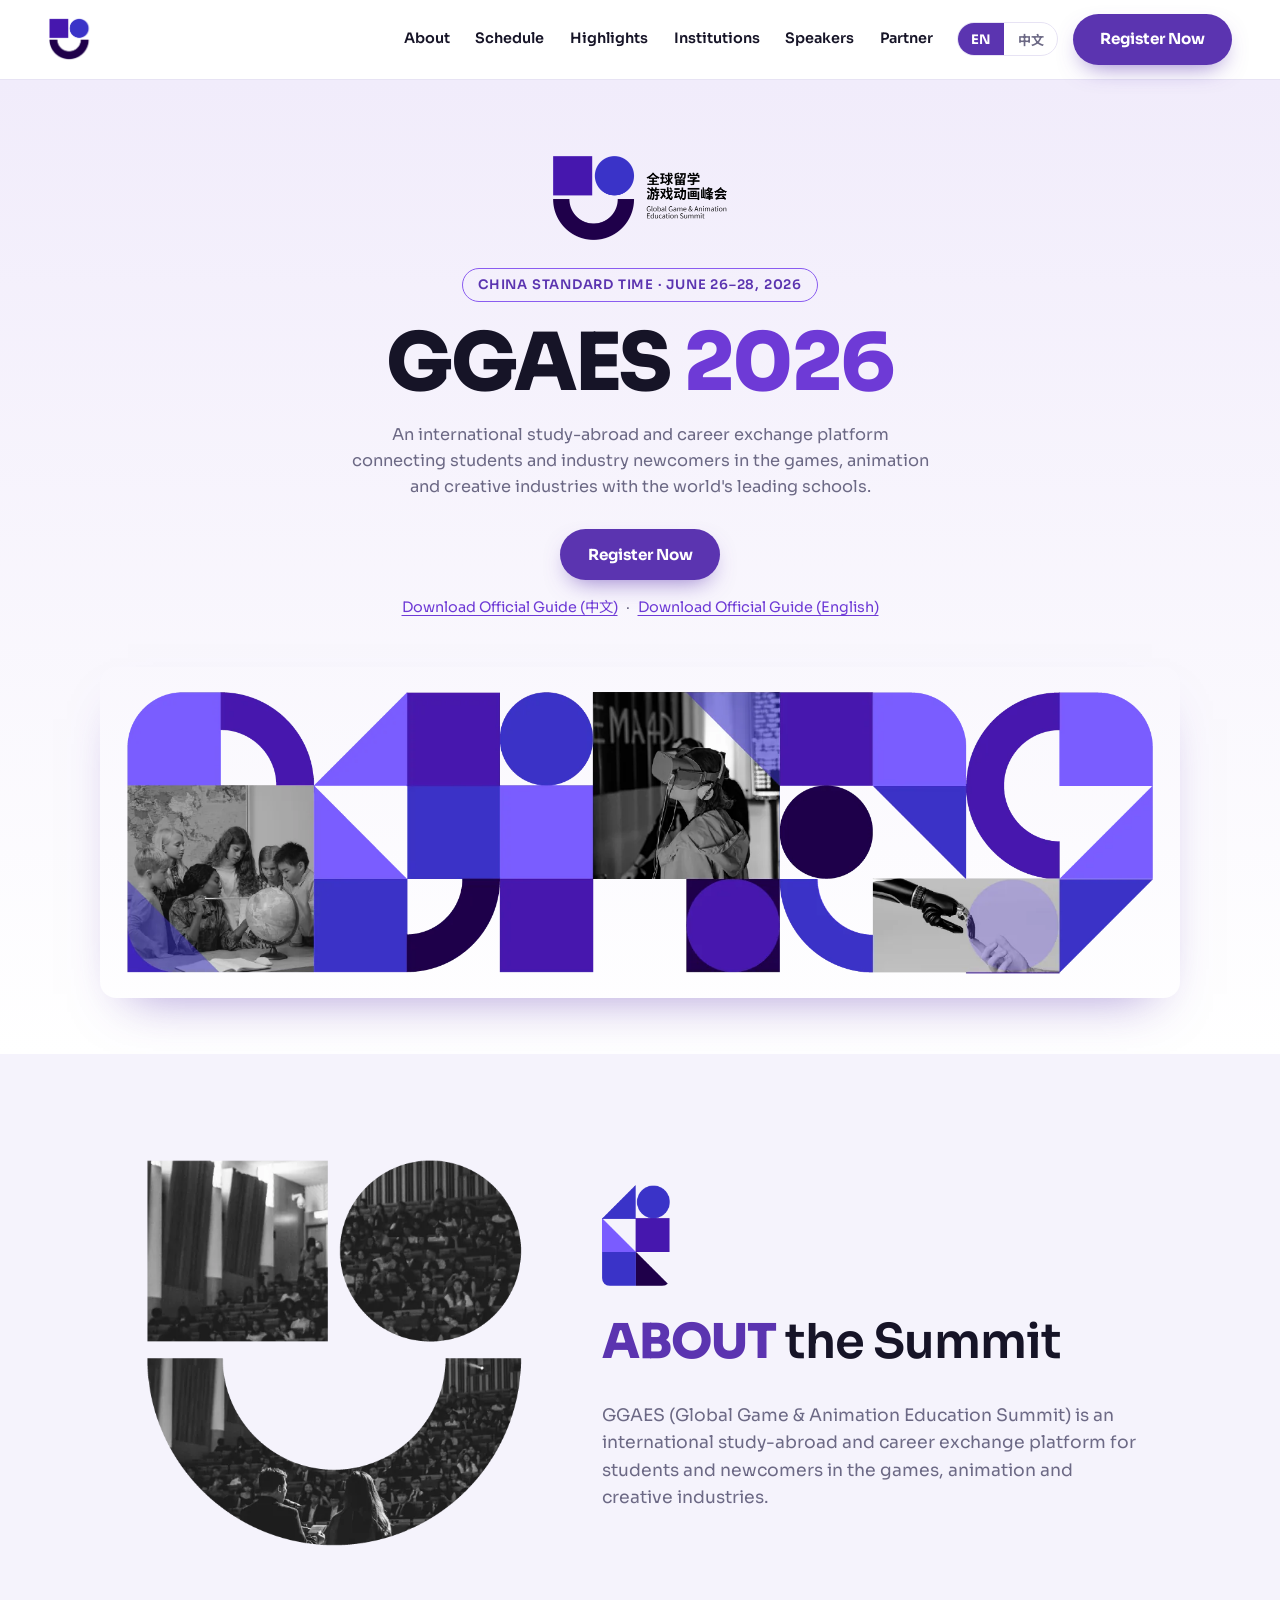
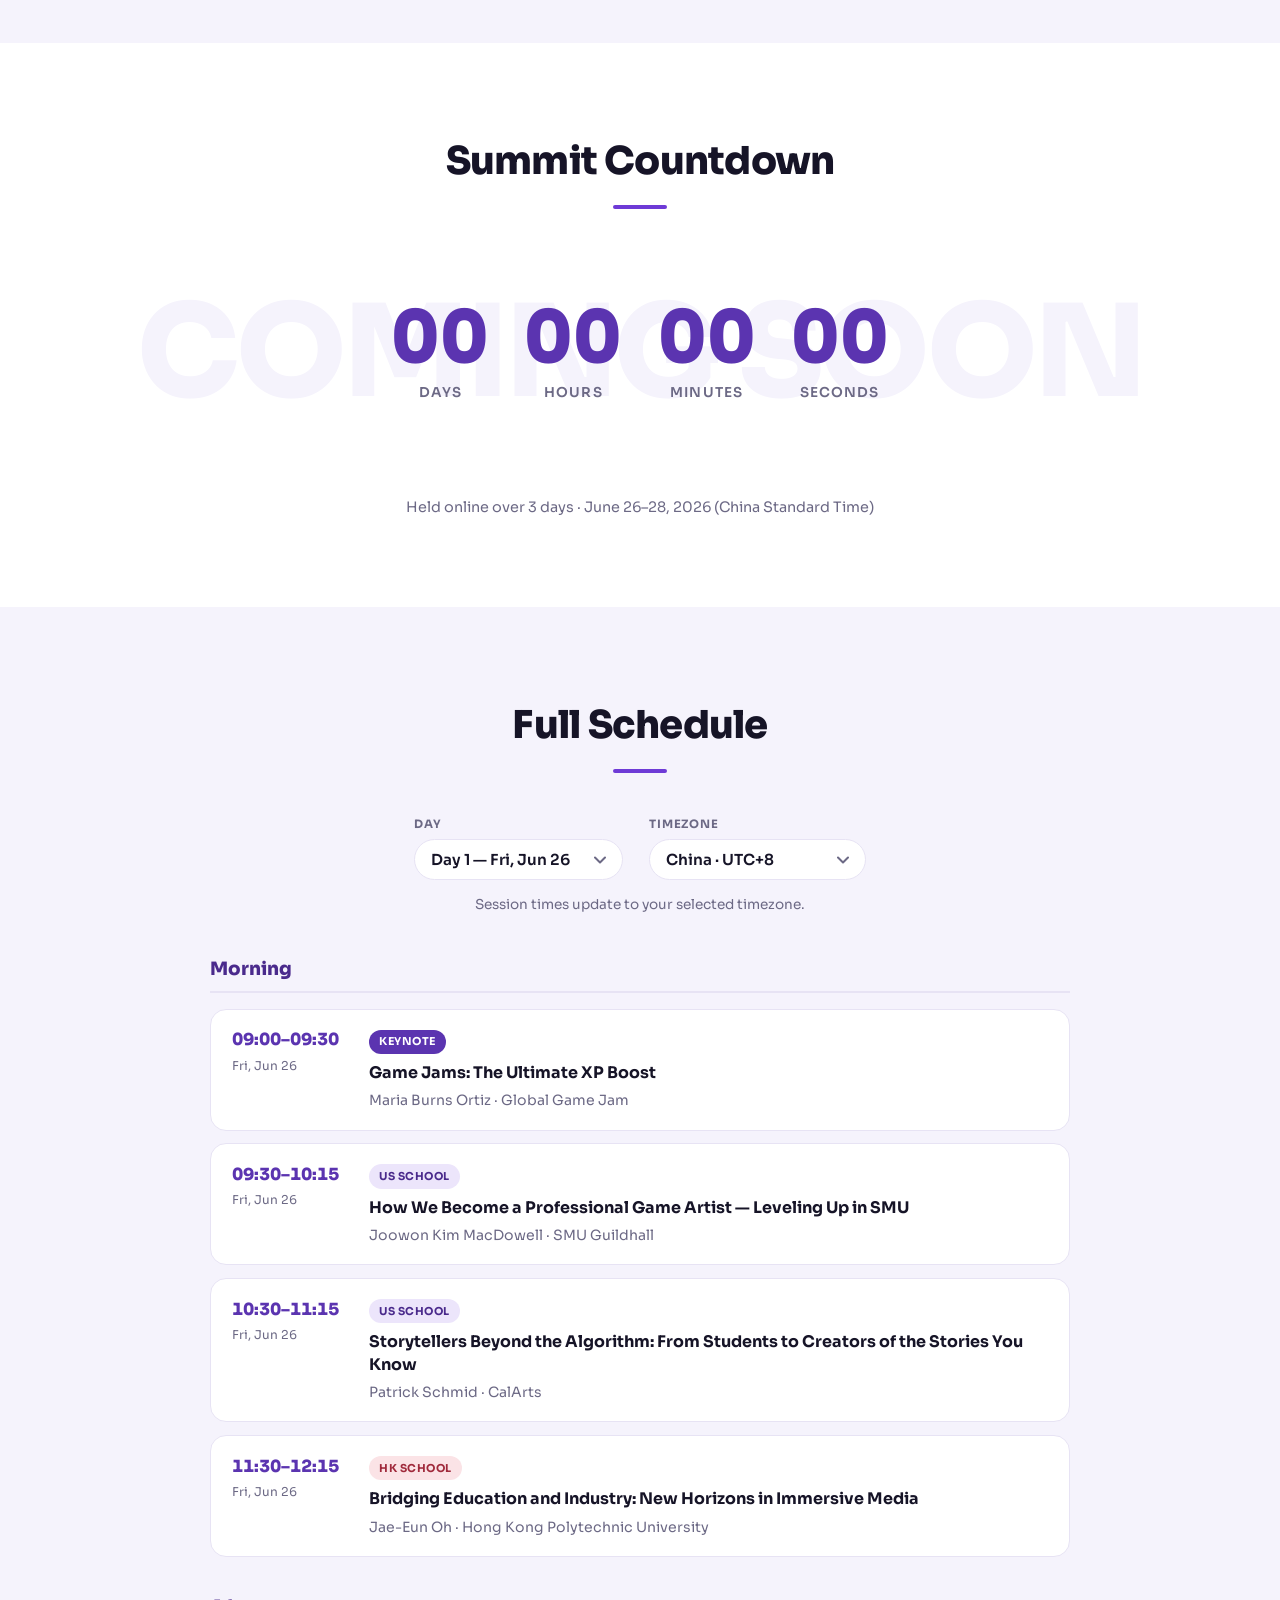
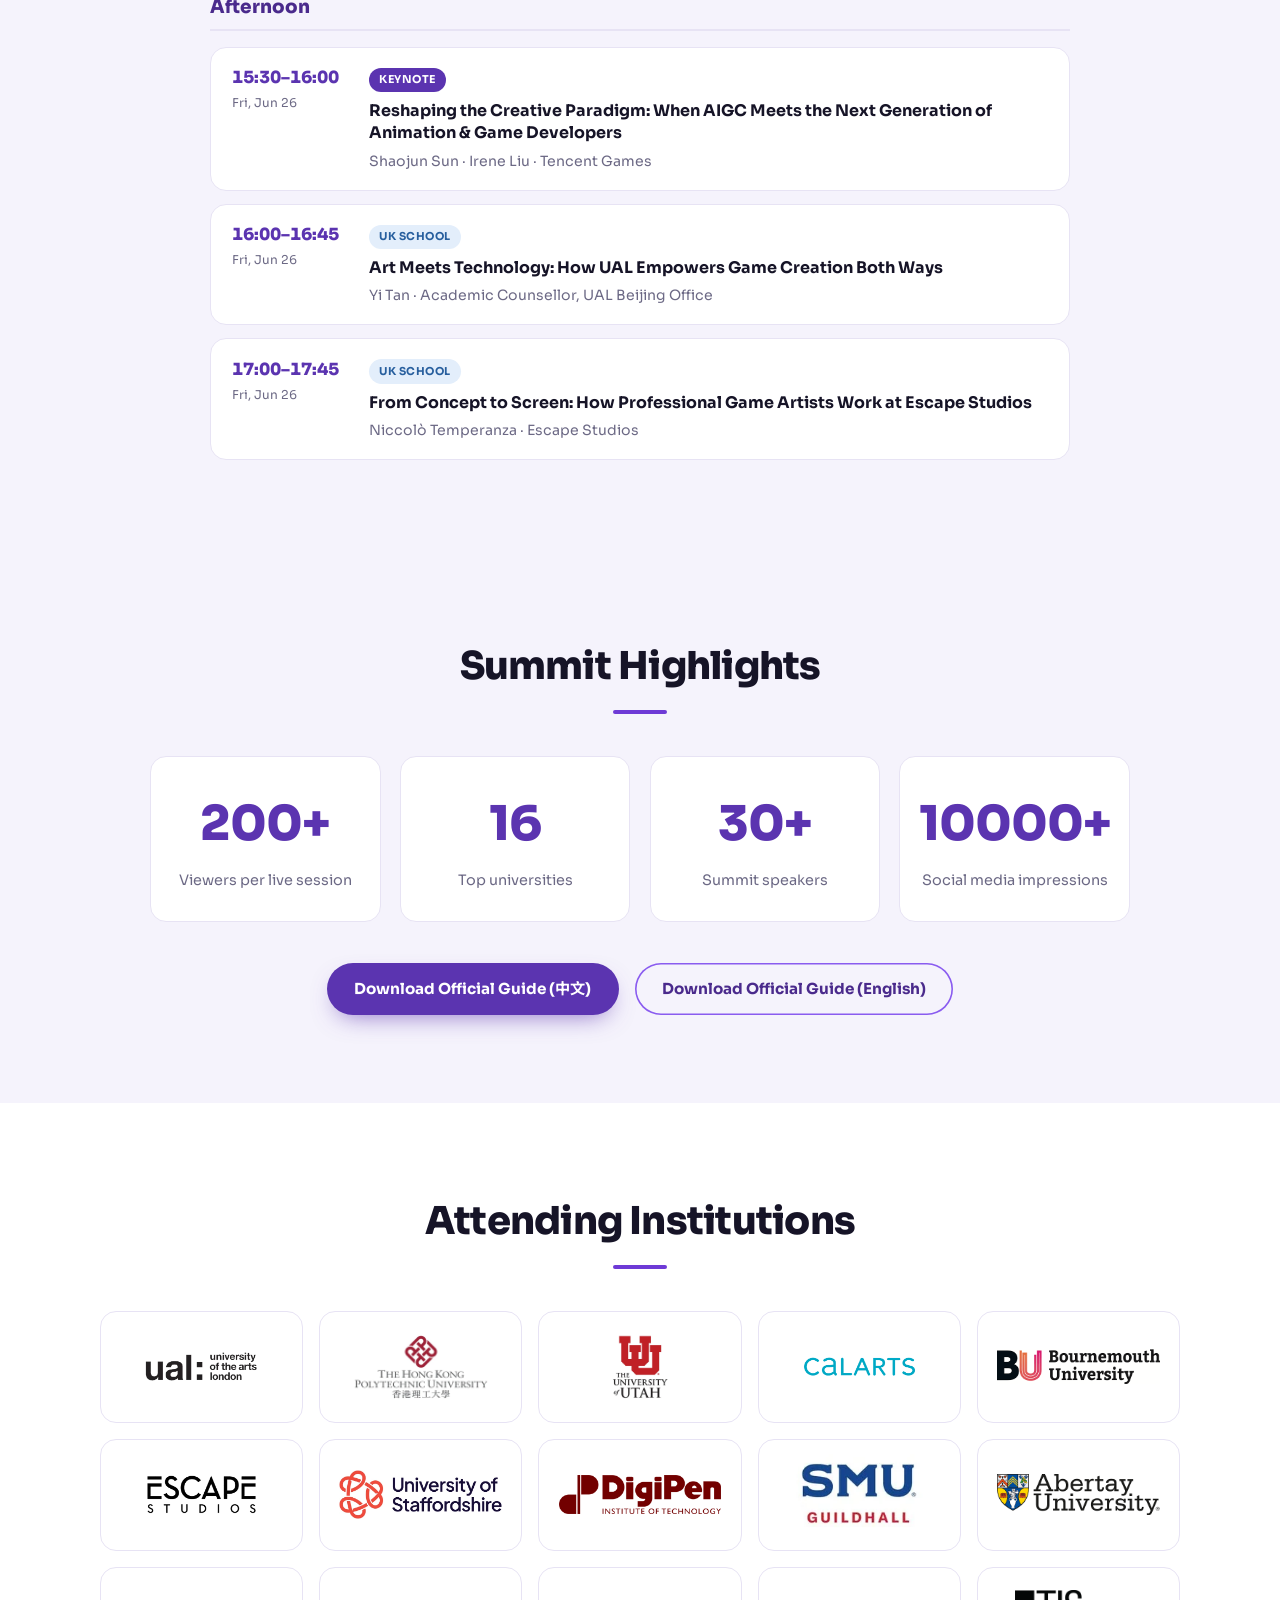
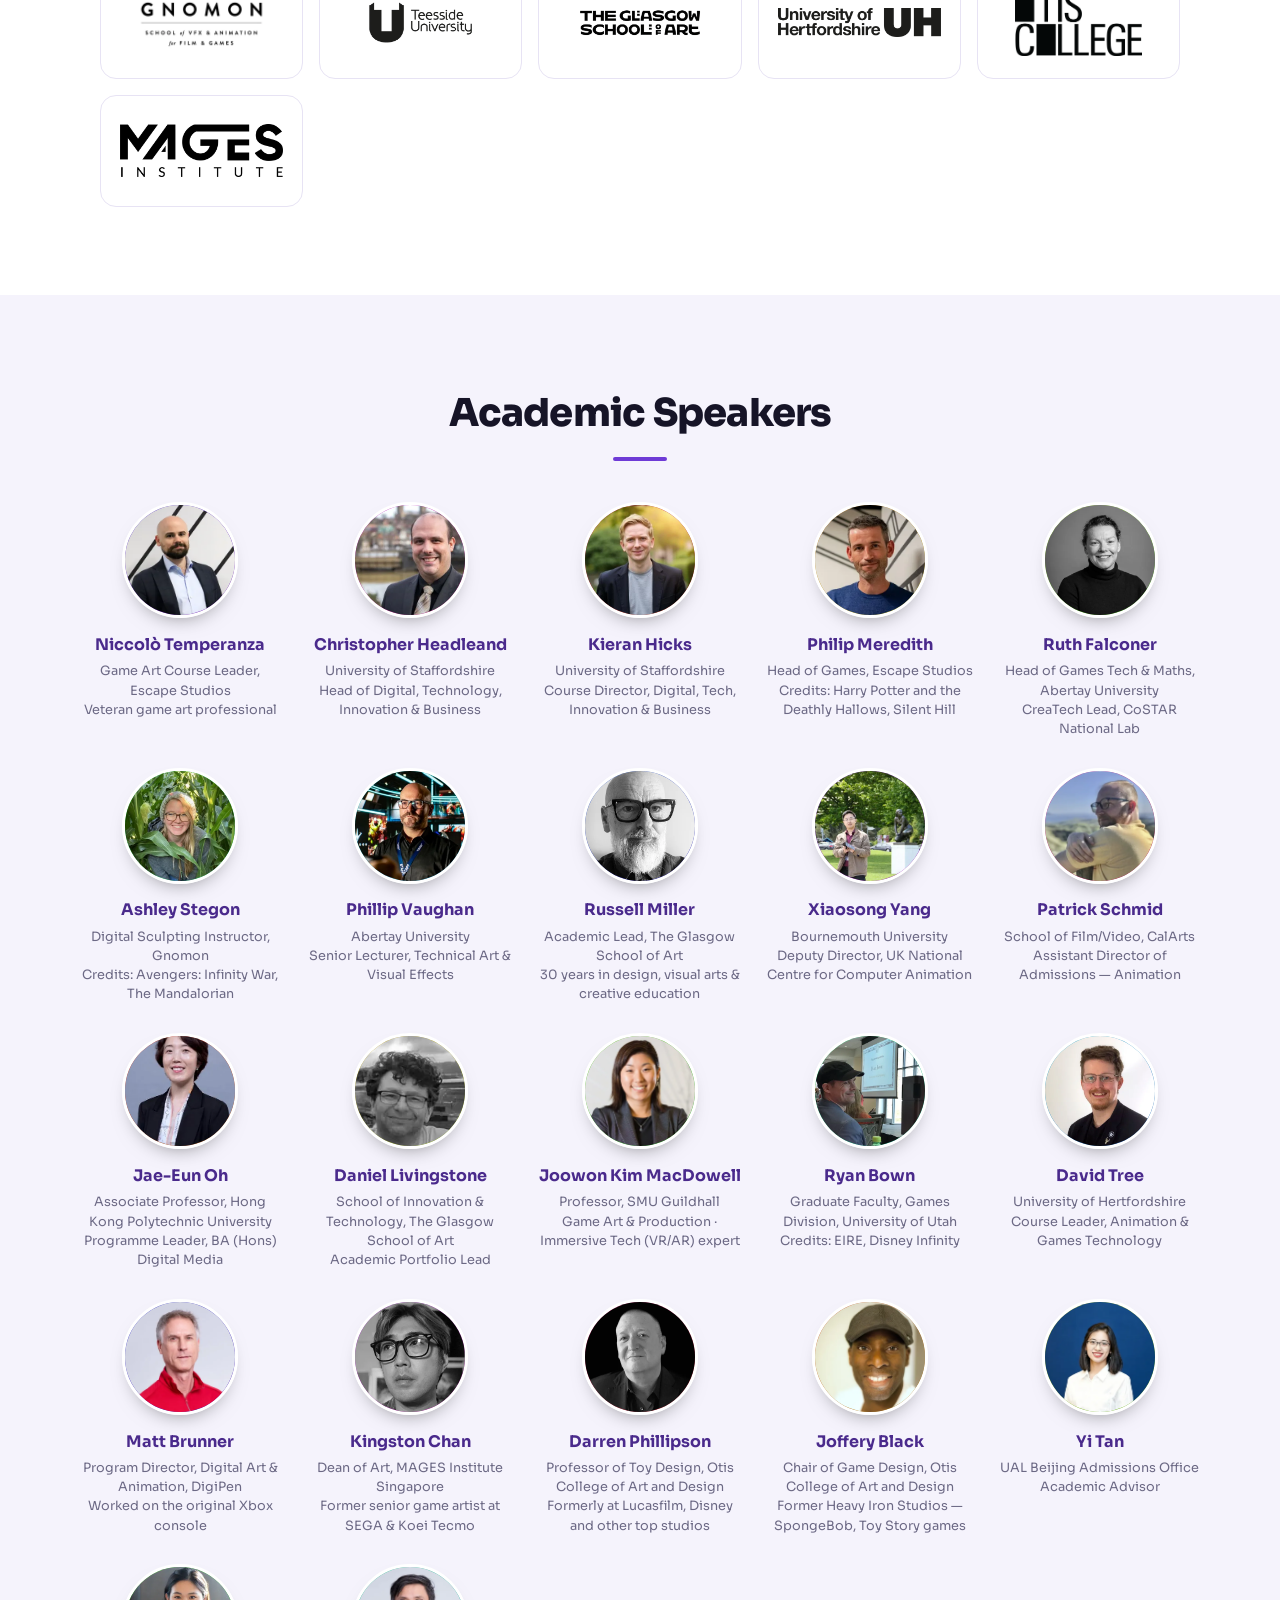
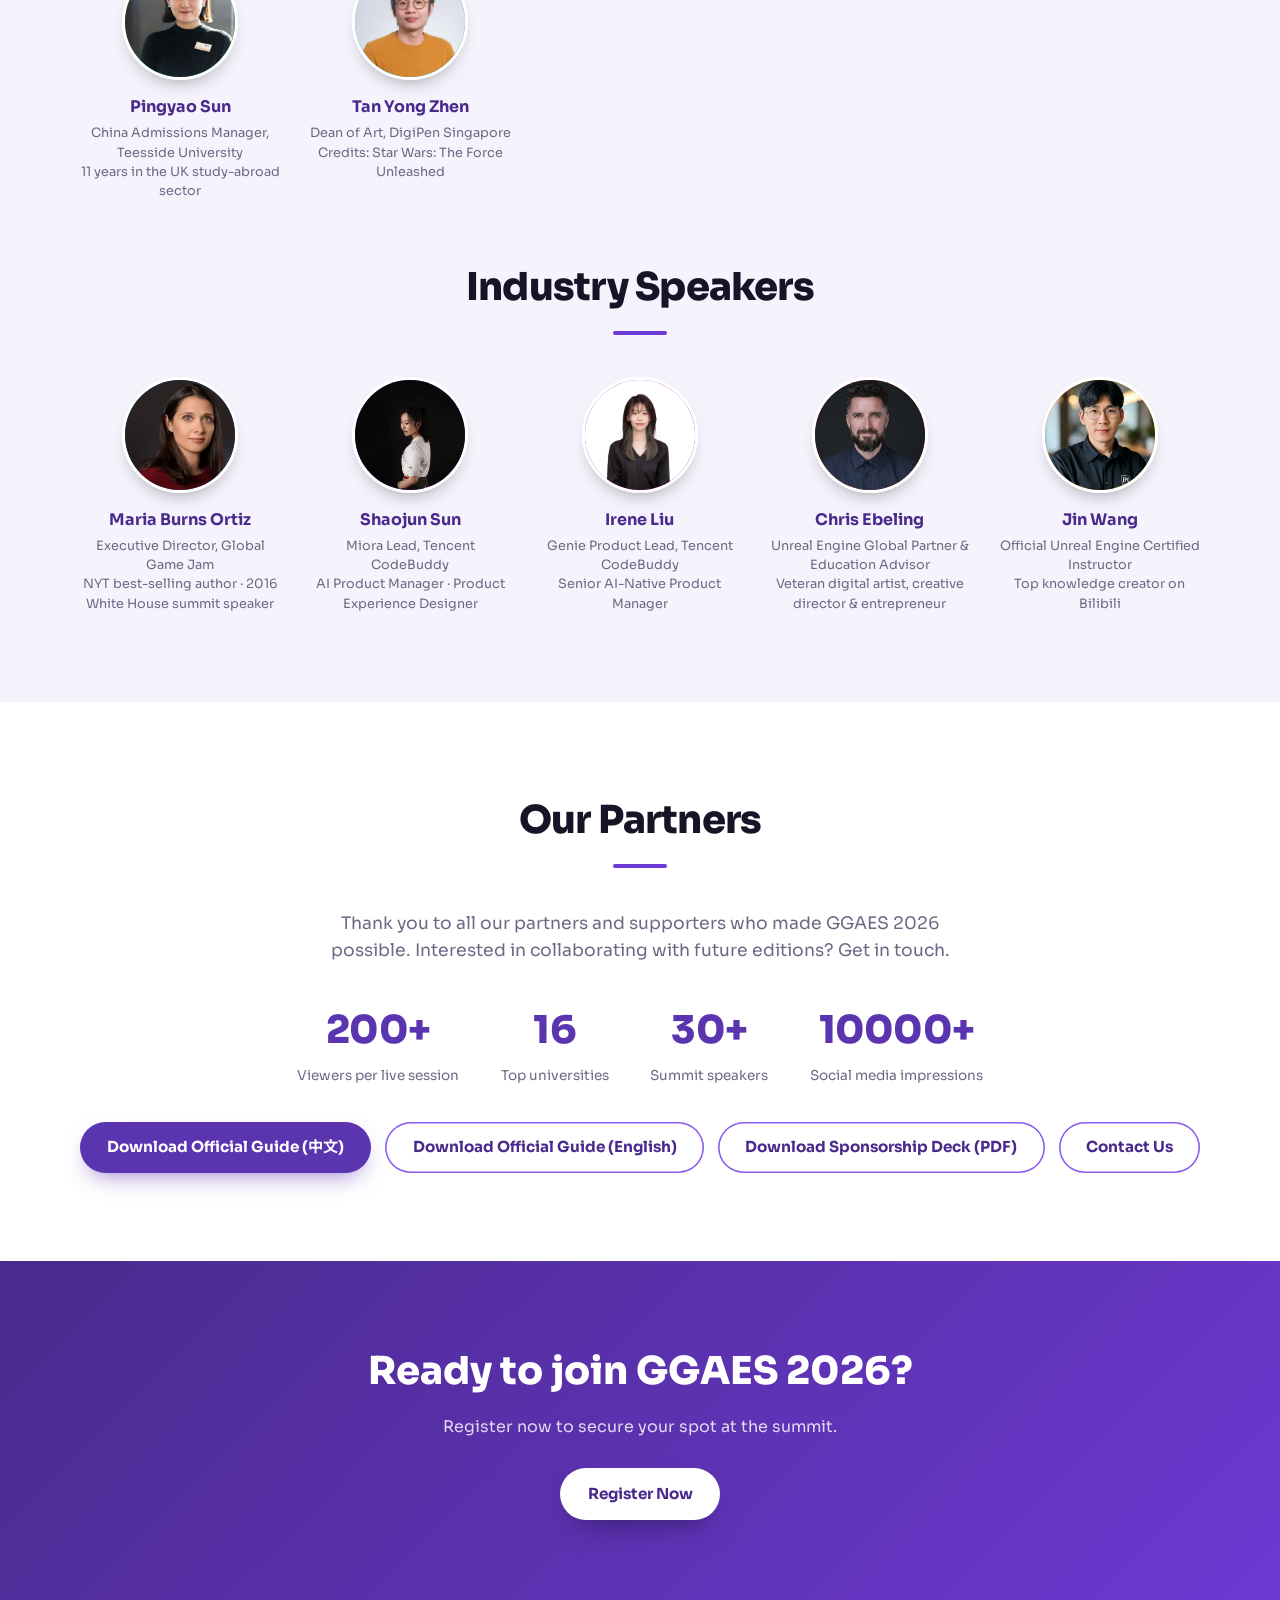
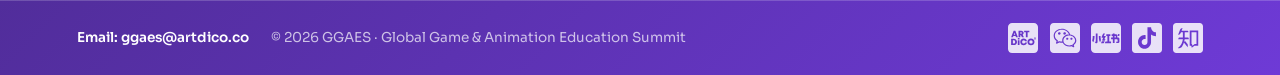
==== commit 4830dd00: "Merge social meta tags + preview image https://claude.ai/code/session_012Yqe54azPgjqKYWF6KRz9v" ====
--- a/index.html
+++ b/index.html
@@ -77,6 +77,11 @@
         <h1 class="hero-title">GGAES <span>2026</span></h1>
         <p class="hero-desc" data-i18n="heroDesc">An international study-abroad and career exchange platform connecting students and industry newcomers in the games, animation and creative industries with the world's leading schools.</p>
         <a class="btn btn-primary" href="http://www.huodongxing.com/event/3858745771600?td=9525102647817" target="_blank" rel="noopener noreferrer" data-i18n="register">Register Now</a>
+        <div class="hero-downloads">
+          <a href="GGAES-OfficialCH-WEB.pdf" target="_blank" rel="noopener" download data-i18n="downloadCH">下载官方手册（中文）</a>
+          <span class="hero-downloads-sep">·</span>
+          <a href="GGAES-OfficialEN-WEB.pdf" target="_blank" rel="noopener" download data-i18n="downloadEN">Download Official Guide (English)</a>
+        </div>
       </div>
       <div class="hero-banner">
         <img src="hero-visual.webp" alt="GGAES 2026" />
@@ -134,9 +139,10 @@
         <div class="stat"><span class="stat-num">30+</span><span class="stat-label" data-i18n="stat3">Summit speakers</span></div>
         <div class="stat"><span class="stat-num">10000+</span><span class="stat-label" data-i18n="stat4">Social media impressions</span></div>
       </div>
-      <span class="brochure-cta" data-tip-en="Coming soon" data-tip-zh="即将上线">
-        <button type="button" class="btn btn-disabled" disabled data-i18n="viewBrochure">View Summit Brochure</button>
-      </span>
+      <div class="brochure-cta">
+        <a class="btn btn-primary" href="GGAES-OfficialCH-WEB.pdf" target="_blank" rel="noopener" download data-i18n="downloadCH">下载官方手册（中文）</a>
+        <a class="btn btn-outline" href="GGAES-OfficialEN-WEB.pdf" target="_blank" rel="noopener" download data-i18n="downloadEN">Download Official Guide (English)</a>
+      </div>
     </section>
 
     <section class="institutions" id="institutions">
@@ -152,8 +158,8 @@
     </section>
 
     <section class="sponsor" id="sponsor">
-      <h2 class="section-title" data-i18n="sponsorTitle">Brand Partnership</h2>
-      <p class="sponsor-lead" data-i18n="sponsorLead">Partner with GGAES 2026 to put your brand in front of a global community of game- and animation-focused students, educators and industry newcomers across three days of live programming.</p>
+      <h2 class="section-title" data-i18n="sponsorTitle">Our Partners</h2>
+      <p class="sponsor-lead" data-i18n="sponsorLead">Thank you to all our partners and supporters who made GGAES 2026 possible. Interested in collaborating with future editions? Get in touch.</p>
       <ul class="sponsor-reach">
         <li><strong>200+</strong><span data-i18n="stat1">Viewers per live session</span></li>
         <li><strong>16</strong><span data-i18n="stat2">Top universities</span></li>
@@ -161,7 +167,9 @@
         <li><strong>10000+</strong><span data-i18n="stat4">Social media impressions</span></li>
       </ul>
       <div class="sponsor-actions">
-        <a class="btn btn-primary" href="GGAES2026-sponsorship.pdf" target="_blank" rel="noopener" download data-i18n="sponsorDownload">Download Sponsorship Deck (PDF)</a>
+        <a class="btn btn-primary" href="GGAES-OfficialCH-WEB.pdf" target="_blank" rel="noopener" download data-i18n="downloadCH">下载官方手册（中文）</a>
+        <a class="btn btn-outline" href="GGAES-OfficialEN-WEB.pdf" target="_blank" rel="noopener" download data-i18n="downloadEN">Download Official Guide (English)</a>
+        <a class="btn btn-outline" href="GGAES2026-sponsorship.pdf" target="_blank" rel="noopener" download data-i18n="sponsorDownload">Download Sponsorship Deck (PDF)</a>
         <a class="btn btn-outline" href="mailto:ggaes@artdico.co" data-i18n="sponsorContact">Contact Us</a>
       </div>
     </section>
